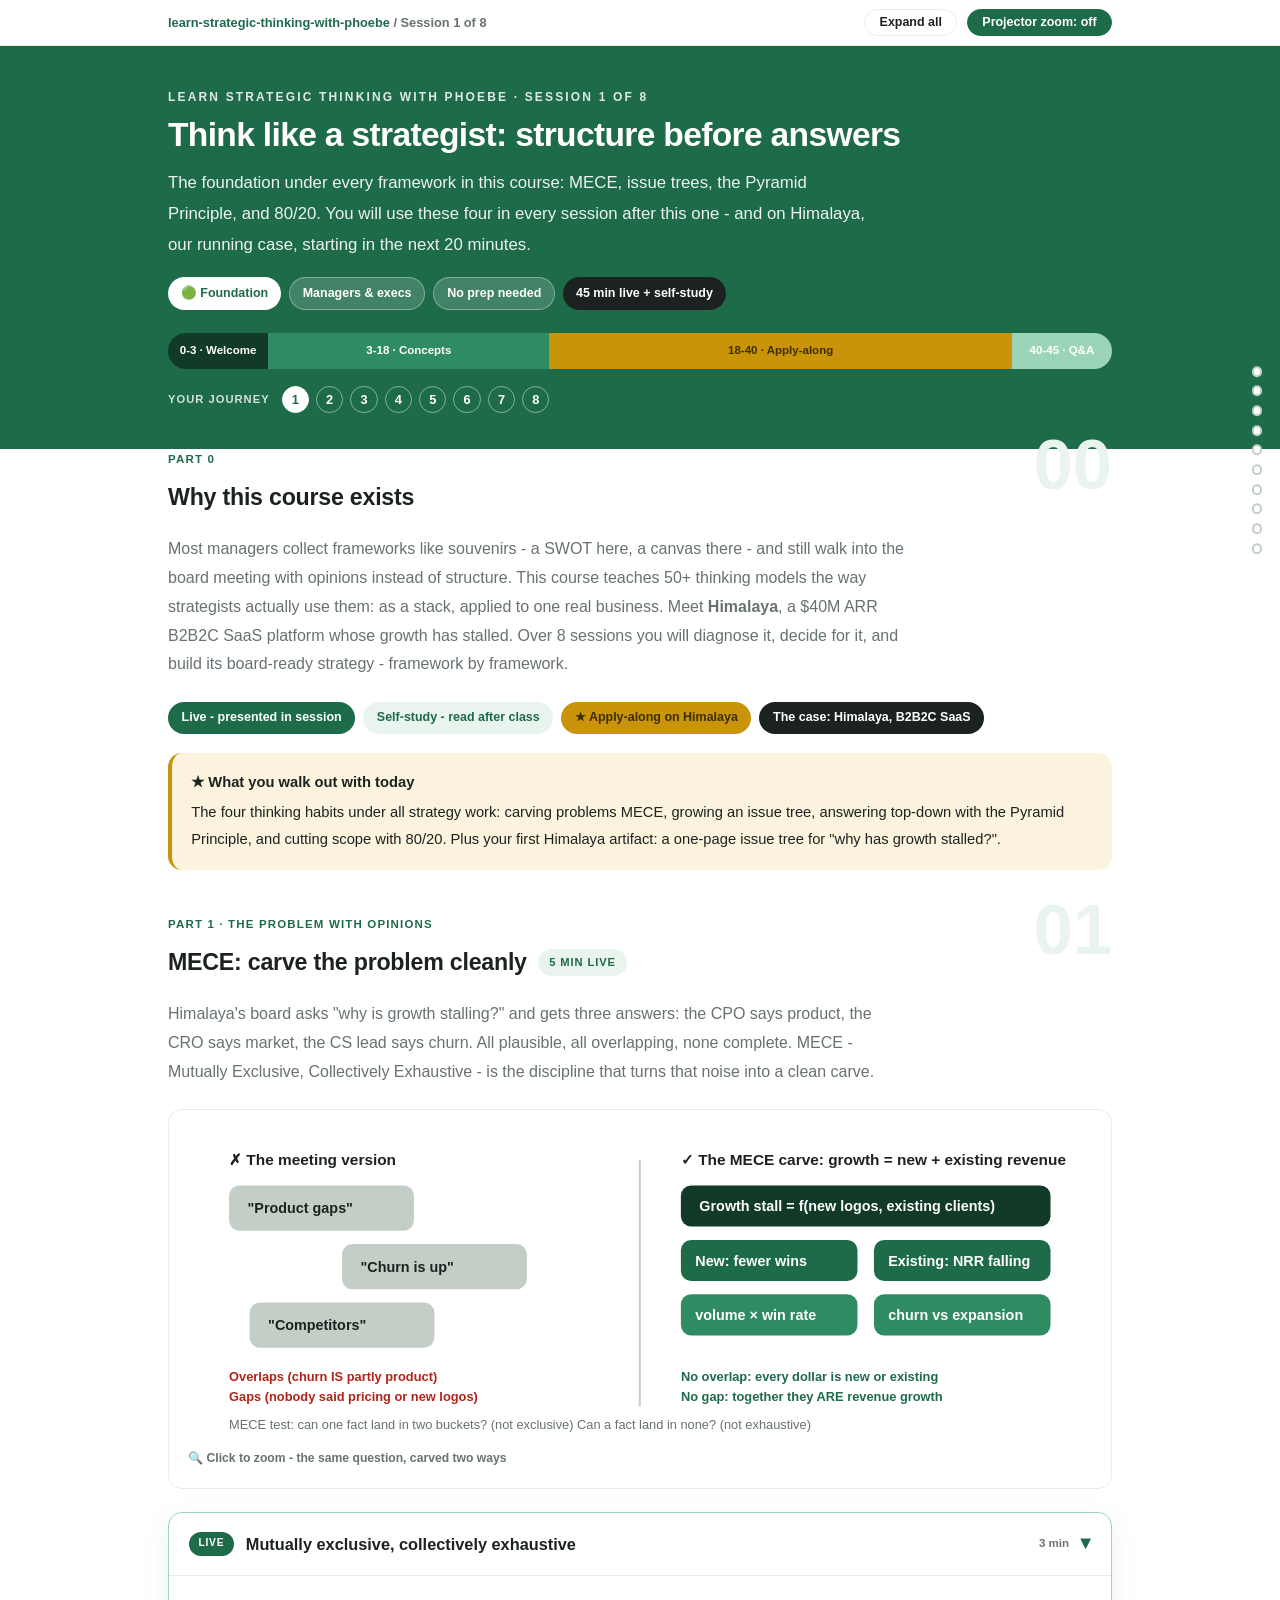
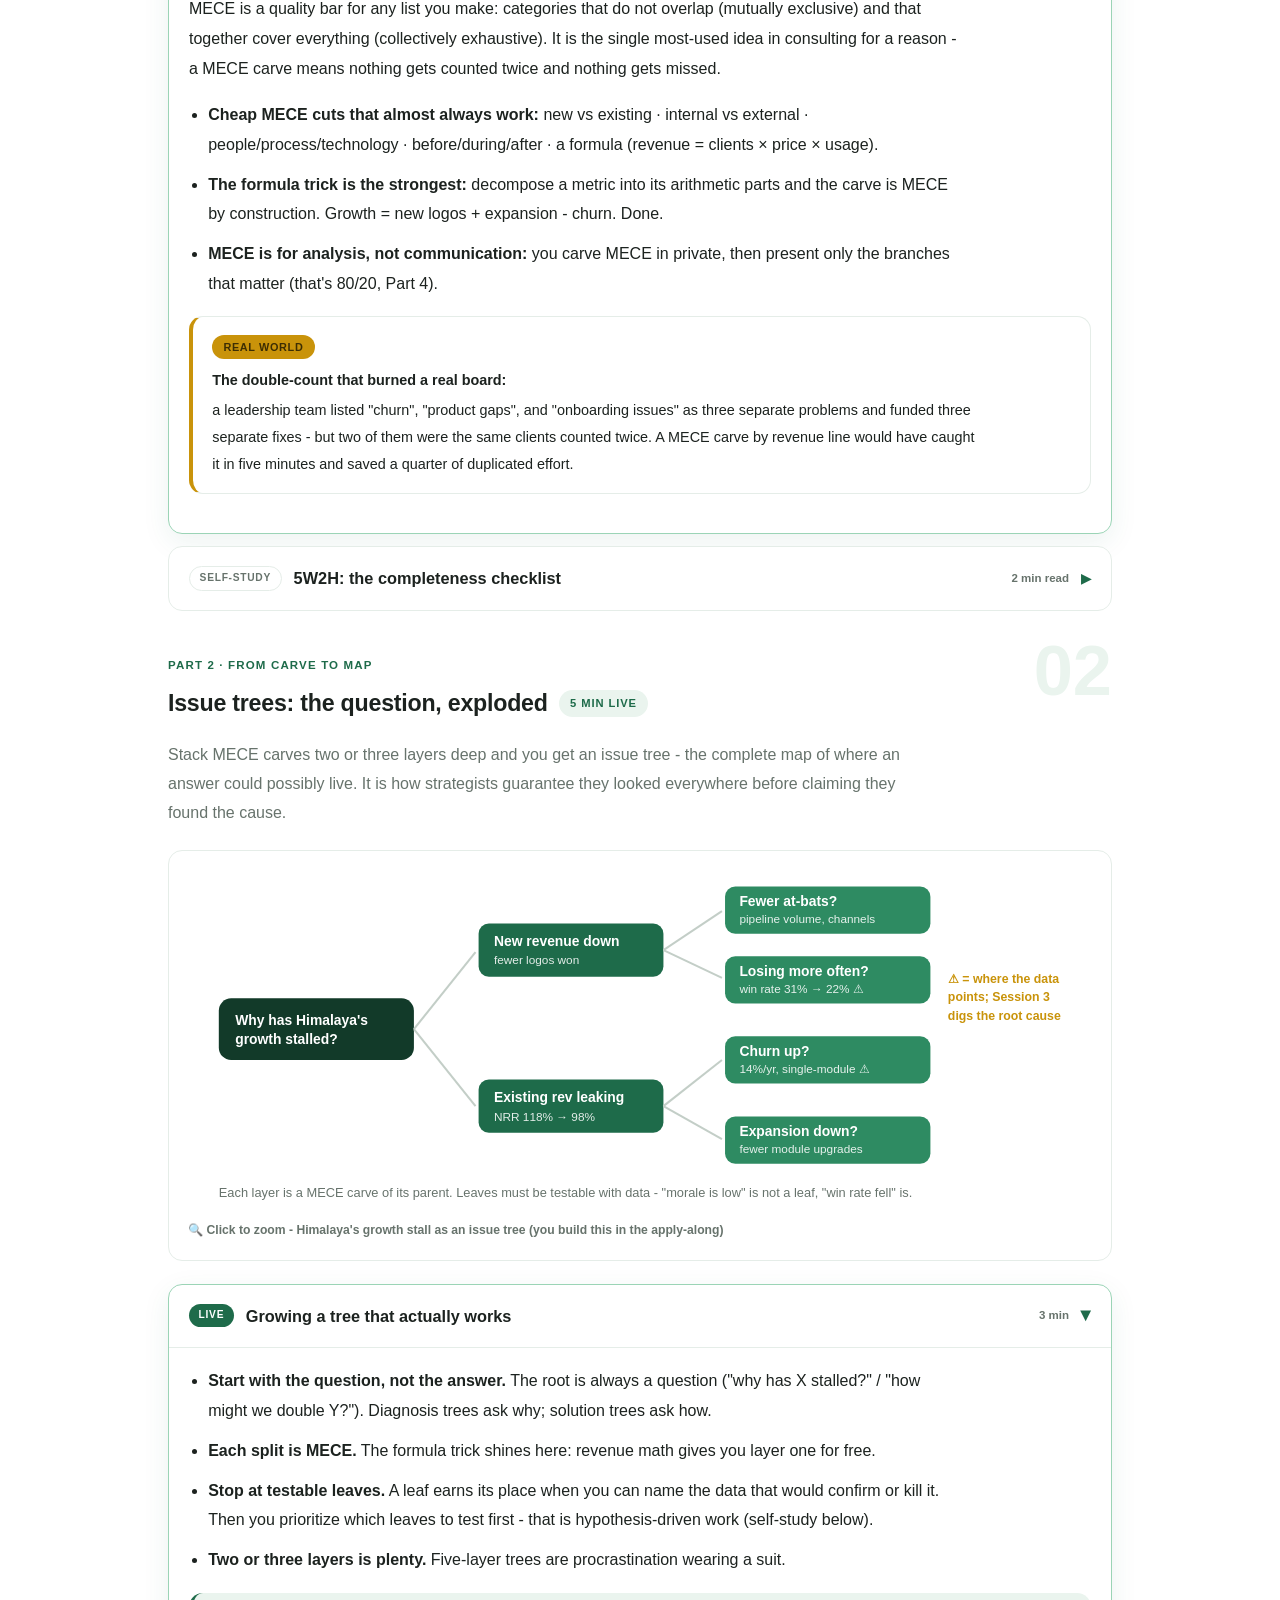
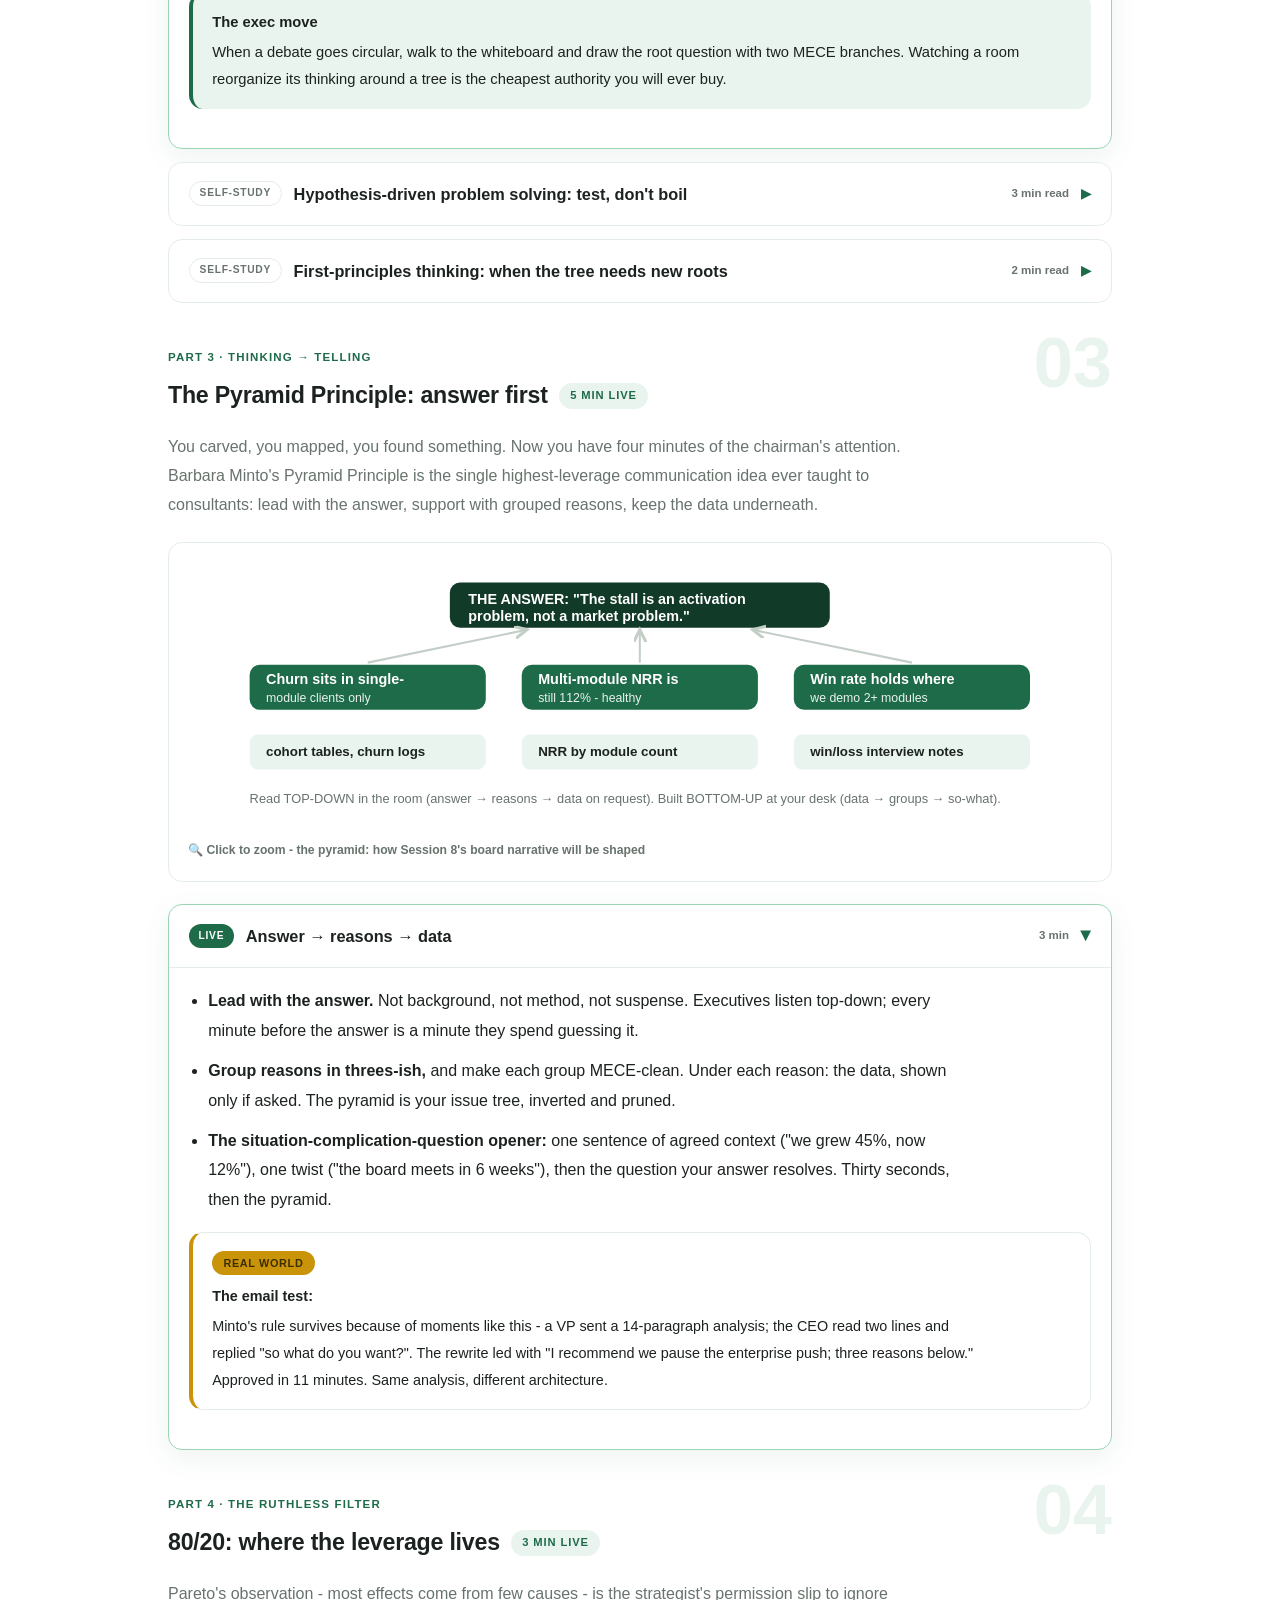
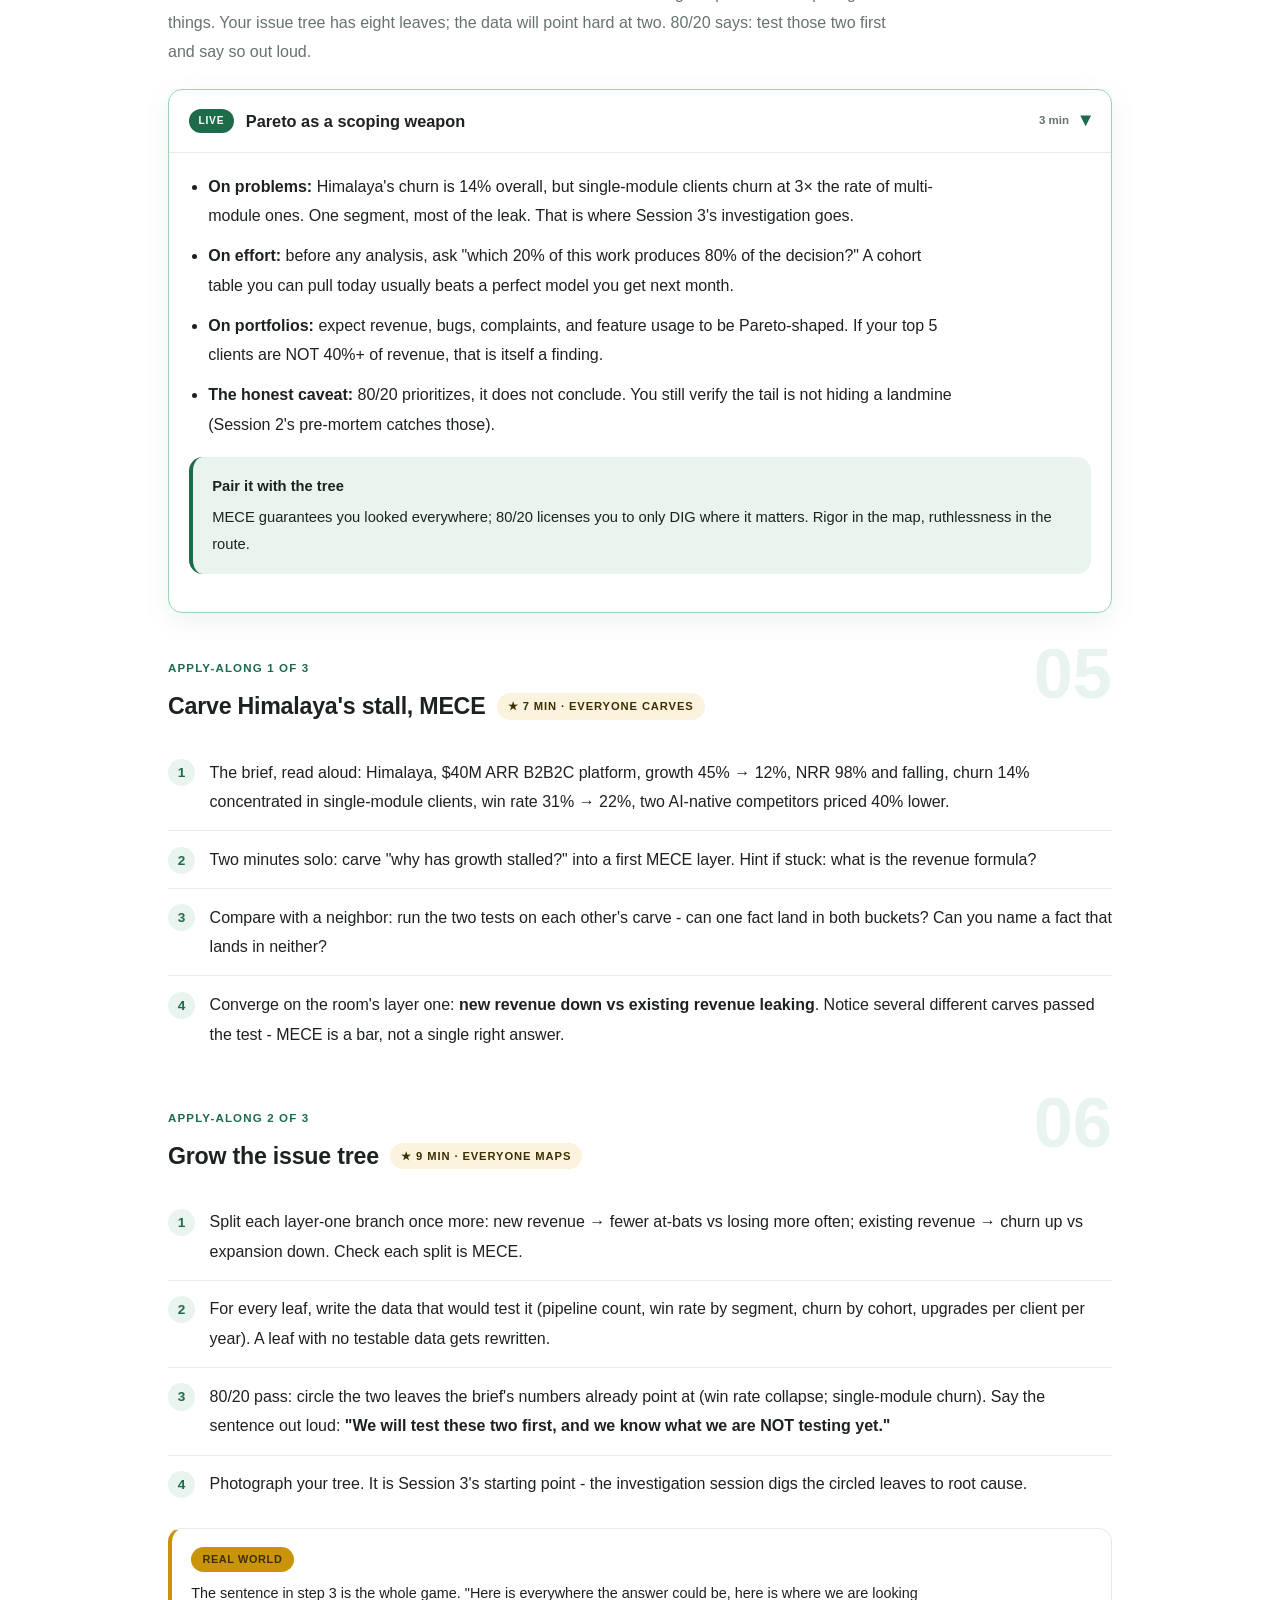
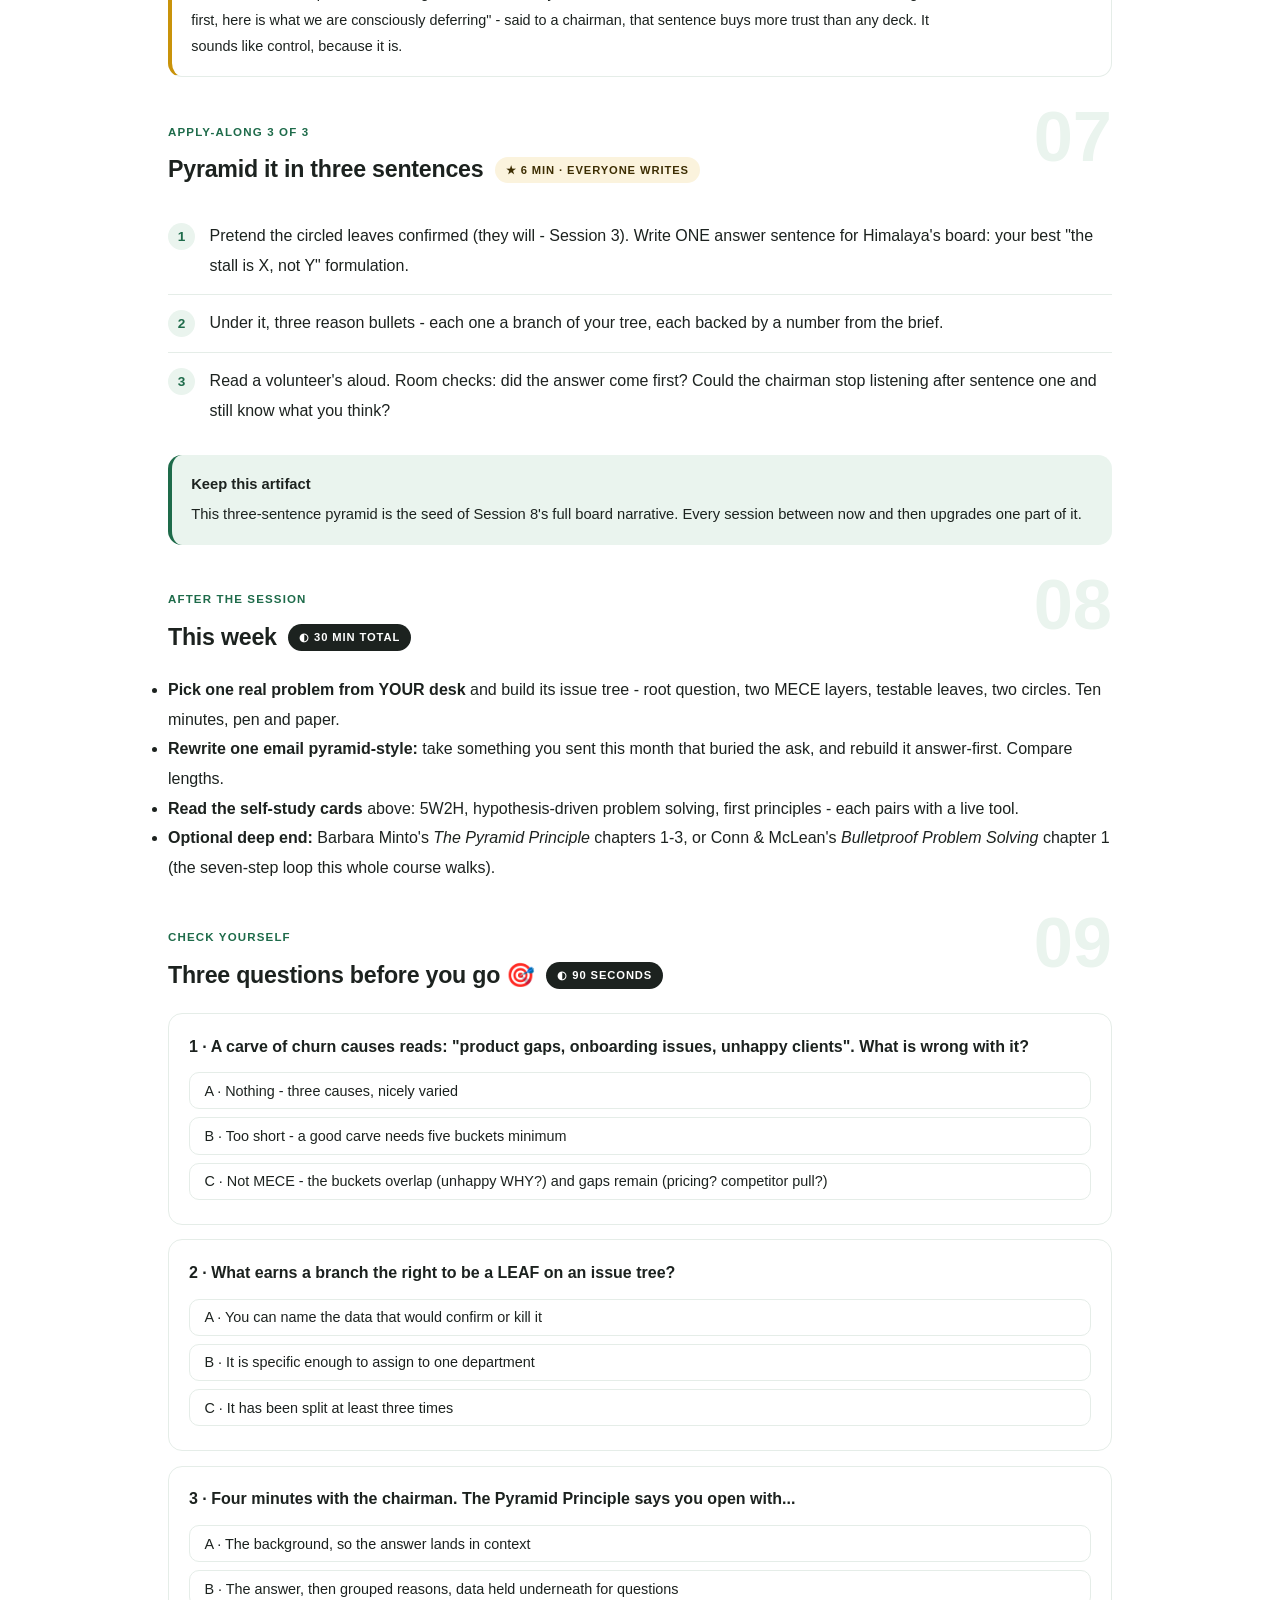
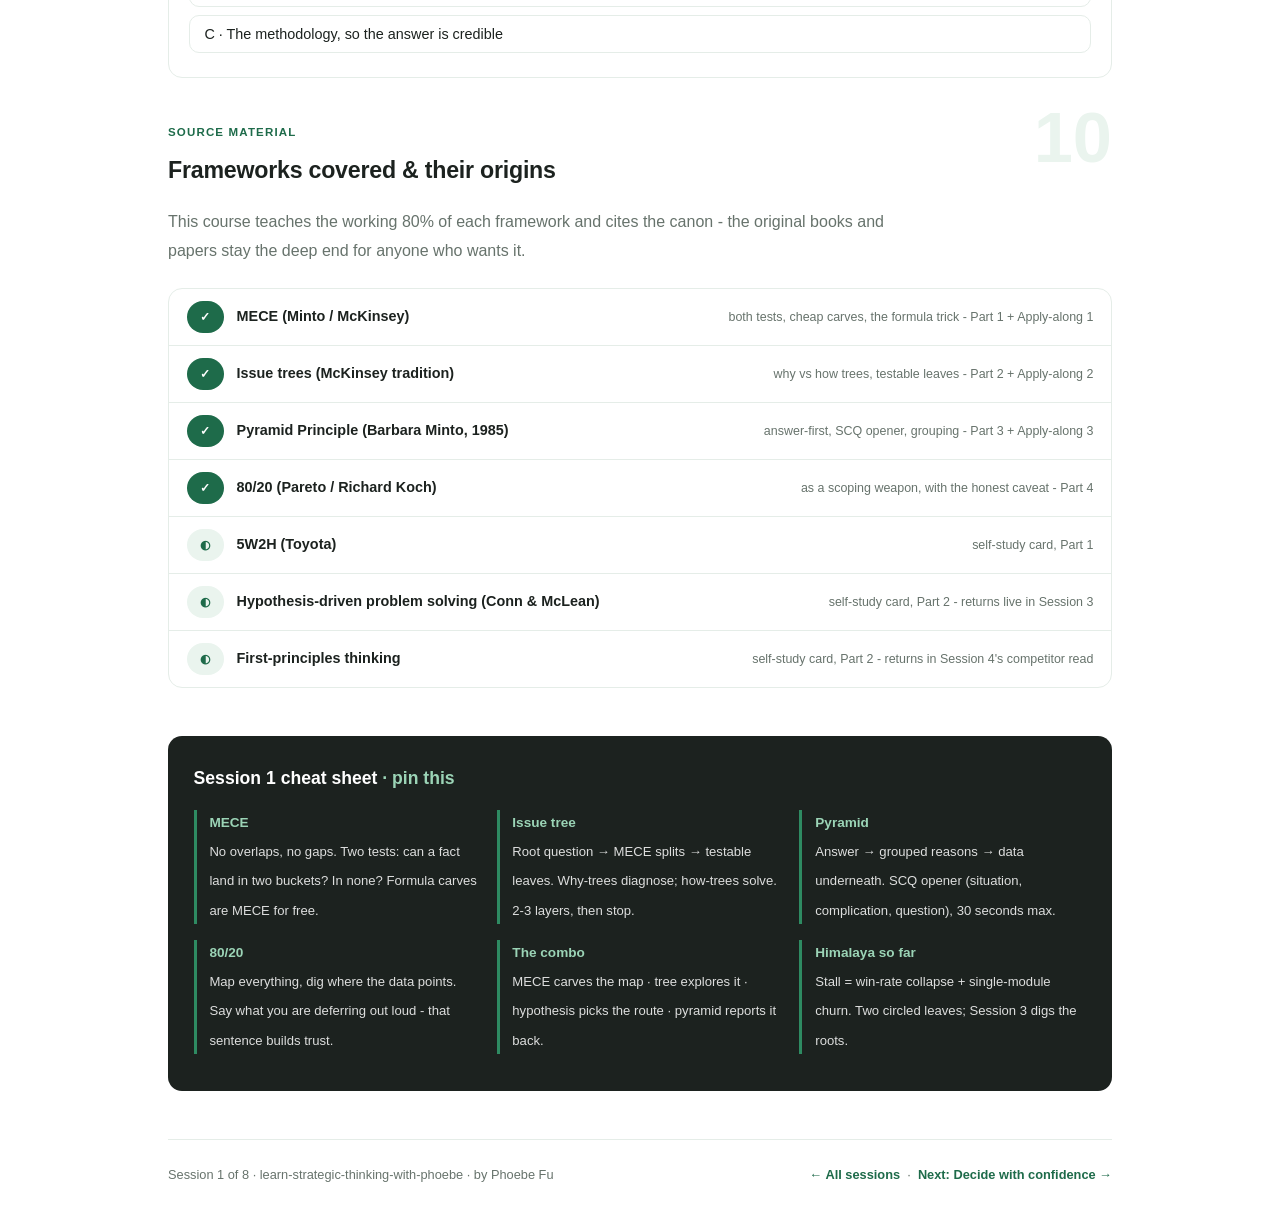
==== courses/01-think-like-a-strategist.html @ e8967321 "Rename running case from Nexa to Himalaya Co-Authored-By: Claude Fable 5 <noreply@anthropic.com>" ====
<!DOCTYPE html>
<html lang="en">
<head>
<meta charset="UTF-8">
<meta name="viewport" content="width=device-width, initial-scale=1.0">
<title>Session 1 · Think like a strategist - learn strategic thinking with phoebe</title>
<link rel="stylesheet" href="../assets/style.css?v=1">
</head>
<body>

<div class="toolbar">
  <div class="wrap">
    <span class="crumb"><a href="../index.html">learn-strategic-thinking-with-phoebe</a> / Session 1 of 8</span>
    <button class="btn" id="toggle-all" type="button">Expand all</button>
    <button class="btn primary" id="zoom-toggle" type="button">Projector zoom: off</button>
  </div>
</div>

<header class="masthead">
  <div class="wrap">
    <div class="eyebrow">Learn Strategic Thinking with Phoebe · Session 1 of 8</div>
    <h1>Think like a strategist: <span class="accent">structure before answers</span></h1>
    <p class="sub">The foundation under every framework in this course: MECE, issue trees, the Pyramid Principle, and 80/20. You will use these four in every session after this one - and on Himalaya, our running case, starting in the next 20 minutes.</p>
    <div class="chip-row">
      <span class="chip level">🟢 Foundation</span>
      <span class="chip audience">Managers &amp; execs</span>
      <span class="chip audience">No prep needed</span>
      <span class="chip time">45 min live + self-study</span>
    </div>
    <div class="agenda">
      <span class="a1" style="flex:1">0-3 · Welcome</span>
      <span class="a2" style="flex:3">3-18 · Concepts</span>
      <span class="a3" style="flex:5">18-40 · Apply-along</span>
      <span class="a4" style="flex:1">40-45 · Q&amp;A</span>
    </div>
  </div>
</header>

<main class="wrap">

  <!-- ============ INTRO ============ -->
  <section class="section" id="intro">
    <div class="section-kicker">
      <span class="klabel">Part 0</span>
      <h2>Why this course exists</h2>
    </div>
    <p class="lede">Most managers collect frameworks like souvenirs - a SWOT here, a canvas there - and still walk into the board meeting with opinions instead of structure. This course teaches 50+ thinking models the way strategists actually use them: as a stack, applied to one real business. Meet <strong>Himalaya</strong>, a $40M ARR B2B2C SaaS platform whose growth has stalled. Over 8 sessions you will diagnose it, decide for it, and build its board-ready strategy - framework by framework.</p>
    <div class="legend">
      <span class="pill solid">Live - presented in session</span>
      <span class="pill light">Self-study - read after class</span>
      <span class="pill amber">★ Apply-along on Himalaya</span>
      <span class="pill inkpill">The case: Himalaya, B2B2C SaaS</span>
    </div>
    <div class="callout win">
      <strong>★ What you walk out with today</strong>
      The four thinking habits under all strategy work: carving problems MECE, growing an issue tree, answering top-down with the Pyramid Principle, and cutting scope with 80/20. Plus your first Himalaya artifact: a one-page issue tree for "why has growth stalled?".
    </div>
  </section>

  <!-- ============ PART 1: THE CASE + MECE ============ -->
  <section class="section" id="mece">
    <div class="section-kicker">
      <span class="klabel">Part 1 · the problem with opinions</span>
      <h2>MECE: carve the problem cleanly <span class="tag concept">5 min live</span></h2>
    </div>
    <p class="lede">Himalaya's board asks "why is growth stalling?" and gets three answers: the CPO says product, the CRO says market, the CS lead says churn. All plausible, all overlapping, none complete. MECE - Mutually Exclusive, Collectively Exhaustive - is the discipline that turns that noise into a clean carve.</p>

    <figure class="zoomable">
      <svg viewBox="0 0 880 300" xmlns="http://www.w3.org/2000/svg" role="img" aria-label="MECE: overlapping messy buckets versus clean mutually exclusive collectively exhaustive buckets">
        <style>
          .mcT { font: 700 14px Inter, sans-serif; fill: #FFFFFF; }
          .mcH { font: 700 15px Inter, sans-serif; fill: #1C221F; }
          .mcX { font: 400 12.5px Inter, sans-serif; fill: #67736C; }
          .mcB { font: 600 12.5px Inter, sans-serif; fill: #B42318; }
          .mcG { font: 600 12.5px Inter, sans-serif; fill: #1E6B4A; }
        </style>
        <text class="mcH" x="40" y="35">✗ The meeting version</text>
        <rect x="40" y="55" width="180" height="44" rx="10" fill="#C3CEC7"/>
        <text class="mcT" x="58" y="82" style="fill:#1C221F">"Product gaps"</text>
        <rect x="150" y="112" width="180" height="44" rx="10" fill="#C3CEC7"/>
        <text class="mcT" x="168" y="139" style="fill:#1C221F">"Churn is up"</text>
        <rect x="60" y="169" width="180" height="44" rx="10" fill="#C3CEC7"/>
        <text class="mcT" x="78" y="196" style="fill:#1C221F">"Competitors"</text>
        <text class="mcB" x="40" y="245">Overlaps (churn IS partly product)</text>
        <text class="mcB" x="40" y="265">Gaps (nobody said pricing or new logos)</text>
        <line x1="440" y1="30" x2="440" y2="270" stroke="#C3CEC7" stroke-width="2"/>
        <text class="mcH" x="480" y="35">✓ The MECE carve: growth = new + existing revenue</text>
        <rect x="480" y="55" width="360" height="40" rx="10" fill="#123A29"/>
        <text class="mcT" x="498" y="80">Growth stall = f(new logos, existing clients)</text>
        <rect x="480" y="108" width="172" height="40" rx="10" fill="#1E6B4A"/>
        <text class="mcT" x="494" y="133">New: fewer wins</text>
        <rect x="668" y="108" width="172" height="40" rx="10" fill="#1E6B4A"/>
        <text class="mcT" x="682" y="133">Existing: NRR falling</text>
        <rect x="480" y="161" width="172" height="40" rx="10" fill="#2E8B62"/>
        <text class="mcT" x="494" y="186">volume × win rate</text>
        <rect x="668" y="161" width="172" height="40" rx="10" fill="#2E8B62"/>
        <text class="mcT" x="682" y="186">churn vs expansion</text>
        <text class="mcG" x="480" y="245">No overlap: every dollar is new or existing</text>
        <text class="mcG" x="480" y="265">No gap: together they ARE revenue growth</text>
        <text class="mcX" x="40" y="292">MECE test: can one fact land in two buckets? (not exclusive) Can a fact land in none? (not exhaustive)</text>
      </svg>
      <figcaption>🔍 Click to zoom - the same question, carved two ways</figcaption>
    </figure>

    <details class="card" open>
      <summary><span class="mode live">Live</span>Mutually exclusive, collectively exhaustive<span class="mini">3 min</span><span class="caret">▶</span></summary>
      <div class="body">
        <p>MECE is a quality bar for any list you make: categories that do not overlap (mutually exclusive) and that together cover everything (collectively exhaustive). It is the single most-used idea in consulting for a reason - a MECE carve means nothing gets counted twice and nothing gets missed.</p>
        <ul>
          <li><strong>Cheap MECE cuts that almost always work:</strong> new vs existing · internal vs external · people/process/technology · before/during/after · a formula (revenue = clients × price × usage).</li>
          <li><strong>The formula trick is the strongest:</strong> decompose a metric into its arithmetic parts and the carve is MECE by construction. Growth = new logos + expansion - churn. Done.</li>
          <li><strong>MECE is for analysis, not communication:</strong> you carve MECE in private, then present only the branches that matter (that's 80/20, Part 4).</li>
        </ul>
        <div class="callout example">
          <span class="ex-pill">Real world</span>
          <p><strong>The double-count that burned a real board:</strong> a leadership team listed "churn", "product gaps", and "onboarding issues" as three separate problems and funded three separate fixes - but two of them were the same clients counted twice. A MECE carve by revenue line would have caught it in five minutes and saved a quarter of duplicated effort.</p>
        </div>
      </div>
    </details>

    <details class="card">
      <summary><span class="mode self">Self-study</span>5W2H: the completeness checklist<span class="mini">2 min read</span><span class="caret">▶</span></summary>
      <div class="body">
        <p>When you cannot find a clean carve, brute-force exhaustiveness with 5W2H - What, Why, Where, When, Who, How, How much. It comes from Toyota's factory floor and works anywhere: run the seven questions over a problem and the gaps announce themselves.</p>
        <table class="clean">
          <thead><tr><th>Question</th><th>On Himalaya's stall</th></tr></thead>
          <tbody>
            <tr><td>What exactly stalled?</td><td>ARR growth rate: 45% → 12% in 3 years</td></tr>
            <tr><td>When did it start?</td><td>NRR began sliding 6 quarters ago</td></tr>
            <tr><td>Where (segment)?</td><td>Concentrated in single-module clients</td></tr>
            <tr><td>Who is affected?</td><td>1,200 business clients; 8M end consumers untouched</td></tr>
            <tr><td>How much?</td><td>98% NRR vs 118% two years ago ≈ $8M/yr swing</td></tr>
          </tbody>
        </table>
        <p>Notice what happened: three questions in, "growth is stalling" became "single-module clients started churning six quarters ago". That is already half a diagnosis.</p>
      </div>
    </details>
  </section>

  <!-- ============ PART 2: ISSUE TREES ============ -->
  <section class="section" id="issue-trees">
    <div class="section-kicker">
      <span class="klabel">Part 2 · from carve to map</span>
      <h2>Issue trees: the question, exploded <span class="tag concept">5 min live</span></h2>
    </div>
    <p class="lede">Stack MECE carves two or three layers deep and you get an issue tree - the complete map of where an answer could possibly live. It is how strategists guarantee they looked everywhere before claiming they found the cause.</p>

    <figure class="zoomable">
      <svg viewBox="0 0 880 330" xmlns="http://www.w3.org/2000/svg" role="img" aria-label="Himalaya issue tree: growth stall splits into new revenue and existing revenue, each splitting again into testable branches">
        <style>
          .itT { font: 700 13.5px Inter, sans-serif; fill: #FFFFFF; }
          .itS { font: 400 11.5px Inter, sans-serif; fill: #FFFFFF; opacity: .88; }
          .itX { font: 400 12.5px Inter, sans-serif; fill: #67736C; }
          .itL { stroke: #C3CEC7; stroke-width: 2; fill: none; }
          .itHot { font: 600 12px Inter, sans-serif; fill: #C9930A; }
        </style>
        <rect x="30" y="125" width="190" height="60" rx="12" fill="#123A29"/>
        <text class="itT" x="46" y="151">Why has Himalaya's</text>
        <text class="itT" x="46" y="169">growth stalled?</text>
        <line class="itL" x1="220" y1="155" x2="280" y2="80"/>
        <line class="itL" x1="220" y1="155" x2="280" y2="230"/>
        <rect x="283" y="52" width="180" height="52" rx="10" fill="#1E6B4A"/>
        <text class="itT" x="298" y="74">New revenue down</text>
        <text class="itS" x="298" y="92">fewer logos won</text>
        <rect x="283" y="204" width="180" height="52" rx="10" fill="#1E6B4A"/>
        <text class="itT" x="298" y="226">Existing rev leaking</text>
        <text class="itS" x="298" y="244">NRR 118% → 98%</text>
        <line class="itL" x1="463" y1="78" x2="520" y2="40"/>
        <line class="itL" x1="463" y1="78" x2="520" y2="105"/>
        <line class="itL" x1="463" y1="230" x2="520" y2="185"/>
        <line class="itL" x1="463" y1="230" x2="520" y2="262"/>
        <rect x="523" y="16" width="200" height="46" rx="10" fill="#2E8B62"/>
        <text class="itT" x="537" y="35">Fewer at-bats?</text>
        <text class="itS" x="537" y="52">pipeline volume, channels</text>
        <rect x="523" y="84" width="200" height="46" rx="10" fill="#2E8B62"/>
        <text class="itT" x="537" y="103">Losing more often?</text>
        <text class="itS" x="537" y="120">win rate 31% → 22% ⚠</text>
        <rect x="523" y="162" width="200" height="46" rx="10" fill="#2E8B62"/>
        <text class="itT" x="537" y="181">Churn up?</text>
        <text class="itS" x="537" y="198">14%/yr, single-module ⚠</text>
        <rect x="523" y="240" width="200" height="46" rx="10" fill="#2E8B62"/>
        <text class="itT" x="537" y="259">Expansion down?</text>
        <text class="itS" x="537" y="276">fewer module upgrades</text>
        <text class="itHot" x="740" y="110">⚠ = where the data</text>
        <text class="itHot" x="740" y="128">points; Session 3</text>
        <text class="itHot" x="740" y="146">digs the root cause</text>
        <text class="itX" x="30" y="318">Each layer is a MECE carve of its parent. Leaves must be testable with data - "morale is low" is not a leaf, "win rate fell" is.</text>
      </svg>
      <figcaption>🔍 Click to zoom - Himalaya's growth stall as an issue tree (you build this in the apply-along)</figcaption>
    </figure>

    <details class="card" open>
      <summary><span class="mode live">Live</span>Growing a tree that actually works<span class="mini">3 min</span><span class="caret">▶</span></summary>
      <div class="body">
        <ul>
          <li><strong>Start with the question, not the answer.</strong> The root is always a question ("why has X stalled?" / "how might we double Y?"). Diagnosis trees ask why; solution trees ask how.</li>
          <li><strong>Each split is MECE.</strong> The formula trick shines here: revenue math gives you layer one for free.</li>
          <li><strong>Stop at testable leaves.</strong> A leaf earns its place when you can name the data that would confirm or kill it. Then you prioritize which leaves to test first - that is hypothesis-driven work (self-study below).</li>
          <li><strong>Two or three layers is plenty.</strong> Five-layer trees are procrastination wearing a suit.</li>
        </ul>
        <div class="callout tip">
          <strong>The exec move</strong>
          When a debate goes circular, walk to the whiteboard and draw the root question with two MECE branches. Watching a room reorganize its thinking around a tree is the cheapest authority you will ever buy.
        </div>
      </div>
    </details>

    <details class="card">
      <summary><span class="mode self">Self-study</span>Hypothesis-driven problem solving: test, don't boil<span class="mini">3 min read</span><span class="caret">▶</span></summary>
      <div class="body">
        <p>An issue tree maps everywhere the answer COULD be; hypothesis-driven work is choosing where to look FIRST. Instead of analyzing every branch (boiling the ocean), you bet: "I believe the stall is mostly existing-revenue leakage, and I can check NRR by cohort by Friday."</p>
        <ul>
          <li><strong>Form the hypothesis</strong> from the strongest early signal (Himalaya: churn concentrated in single-module clients).</li>
          <li><strong>Define the kill test:</strong> what data would prove you wrong? If you cannot name it, it is a belief, not a hypothesis.</li>
          <li><strong>Timebox it.</strong> One week per hypothesis round. Wrong fast beats right slow - the tree holds your other options warm.</li>
        </ul>
        <div class="callout example">
          <span class="ex-pill">Real world</span>
          <p>McKinsey teams call this "day-one answer": on day one of a study, they commit a best-guess answer and spend the project trying to break it. It feels arrogant; it is actually humility with a deadline - every analysis has to earn its place by testing the answer.</p>
        </div>
      </div>
    </details>

    <details class="card">
      <summary><span class="mode self">Self-study</span>First-principles thinking: when the tree needs new roots<span class="mini">2 min read</span><span class="caret">▶</span></summary>
      <div class="body">
        <p>Issue trees decompose the problem as framed. First-principles thinking questions the frame itself: strip the situation to physical facts and rebuild. Himalaya framed as "how do we stop churn?" assumes clients should stay; first principles asks "what would make a business PAY for a consumer platform in 2026, from scratch?" - which is where the AI-native competitors started, and why they onboard in days.</p>
        <ul>
          <li><strong>Use sparingly:</strong> re-deriving everything from atoms is slow. Reach for it when incumbents (including you) all share an assumption a newcomer could ignore.</li>
          <li><strong>The pairing:</strong> first principles to choose the right question, issue tree to explore it, hypotheses to test it. Session 4 returns to this when we read Himalaya's competitors.</li>
        </ul>
      </div>
    </details>
  </section>

  <!-- ============ PART 3: PYRAMID PRINCIPLE ============ -->
  <section class="section" id="pyramid">
    <div class="section-kicker">
      <span class="klabel">Part 3 · thinking → telling</span>
      <h2>The Pyramid Principle: answer first <span class="tag concept">5 min live</span></h2>
    </div>
    <p class="lede">You carved, you mapped, you found something. Now you have four minutes of the chairman's attention. Barbara Minto's Pyramid Principle is the single highest-leverage communication idea ever taught to consultants: lead with the answer, support with grouped reasons, keep the data underneath.</p>

    <figure class="zoomable">
      <svg viewBox="0 0 880 260" xmlns="http://www.w3.org/2000/svg" role="img" aria-label="Pyramid Principle: answer on top, three grouped arguments below, data at the base - read top-down, built bottom-up">
        <style>
          .pyT { font: 700 14px Inter, sans-serif; fill: #FFFFFF; }
          .pyS { font: 400 12px Inter, sans-serif; fill: #FFFFFF; opacity: .9; }
          .pyX { font: 400 12.5px Inter, sans-serif; fill: #67736C; }
          .pyI { font: 600 13px Inter, sans-serif; fill: #1C221F; }
          .pyA { stroke: #C3CEC7; stroke-width: 2; fill: none; marker-end: url(#pyAh); }
        </style>
        <defs>
          <marker id="pyAh" markerWidth="8" markerHeight="8" refX="6" refY="3" orient="auto">
            <path d="M0,0 L6,3 L0,6" fill="none" stroke="#C3CEC7" stroke-width="1.5"/>
          </marker>
        </defs>
        <rect x="255" y="20" width="370" height="44" rx="10" fill="#123A29"/>
        <text class="pyT" x="273" y="41">THE ANSWER: "The stall is an activation</text>
        <text class="pyT" x="273" y="57">problem, not a market problem."</text>
        <rect x="60" y="100" width="230" height="44" rx="10" fill="#1E6B4A"/>
        <text class="pyT" x="76" y="119">Churn sits in single-</text>
        <text class="pyS" x="76" y="136">module clients only</text>
        <rect x="325" y="100" width="230" height="44" rx="10" fill="#1E6B4A"/>
        <text class="pyT" x="341" y="119">Multi-module NRR is</text>
        <text class="pyS" x="341" y="136">still 112% - healthy</text>
        <rect x="590" y="100" width="230" height="44" rx="10" fill="#1E6B4A"/>
        <text class="pyT" x="606" y="119">Win rate holds where</text>
        <text class="pyS" x="606" y="136">we demo 2+ modules</text>
        <rect x="60" y="168" width="230" height="34" rx="8" fill="#EAF4EE"/>
        <text class="pyI" x="76" y="189">cohort tables, churn logs</text>
        <rect x="325" y="168" width="230" height="34" rx="8" fill="#EAF4EE"/>
        <text class="pyI" x="341" y="189">NRR by module count</text>
        <rect x="590" y="168" width="230" height="34" rx="8" fill="#EAF4EE"/>
        <text class="pyI" x="606" y="189">win/loss interview notes</text>
        <line class="pyA" x1="175" y1="98" x2="330" y2="66"/>
        <line class="pyA" x1="440" y1="98" x2="440" y2="66"/>
        <line class="pyA" x1="705" y1="98" x2="550" y2="66"/>
        <text class="pyX" x="60" y="235">Read TOP-DOWN in the room (answer → reasons → data on request). Built BOTTOM-UP at your desk (data → groups → so-what).</text>
      </svg>
      <figcaption>🔍 Click to zoom - the pyramid: how Session 8's board narrative will be shaped</figcaption>
    </figure>

    <details class="card" open>
      <summary><span class="mode live">Live</span>Answer → reasons → data<span class="mini">3 min</span><span class="caret">▶</span></summary>
      <div class="body">
        <ul>
          <li><strong>Lead with the answer.</strong> Not background, not method, not suspense. Executives listen top-down; every minute before the answer is a minute they spend guessing it.</li>
          <li><strong>Group reasons in threes-ish,</strong> and make each group MECE-clean. Under each reason: the data, shown only if asked. The pyramid is your issue tree, inverted and pruned.</li>
          <li><strong>The situation-complication-question opener:</strong> one sentence of agreed context ("we grew 45%, now 12%"), one twist ("the board meets in 6 weeks"), then the question your answer resolves. Thirty seconds, then the pyramid.</li>
        </ul>
        <div class="callout example">
          <span class="ex-pill">Real world</span>
          <p><strong>The email test:</strong> Minto's rule survives because of moments like this - a VP sent a 14-paragraph analysis; the CEO read two lines and replied "so what do you want?". The rewrite led with "I recommend we pause the enterprise push; three reasons below." Approved in 11 minutes. Same analysis, different architecture.</p>
        </div>
      </div>
    </details>
  </section>

  <!-- ============ PART 4: 80/20 ============ -->
  <section class="section" id="pareto">
    <div class="section-kicker">
      <span class="klabel">Part 4 · the ruthless filter</span>
      <h2>80/20: where the leverage lives <span class="tag concept">3 min live</span></h2>
    </div>
    <p class="lede">Pareto's observation - most effects come from few causes - is the strategist's permission slip to ignore things. Your issue tree has eight leaves; the data will point hard at two. 80/20 says: test those two first and say so out loud.</p>

    <details class="card" open>
      <summary><span class="mode live">Live</span>Pareto as a scoping weapon<span class="mini">3 min</span><span class="caret">▶</span></summary>
      <div class="body">
        <ul>
          <li><strong>On problems:</strong> Himalaya's churn is 14% overall, but single-module clients churn at 3× the rate of multi-module ones. One segment, most of the leak. That is where Session 3's investigation goes.</li>
          <li><strong>On effort:</strong> before any analysis, ask "which 20% of this work produces 80% of the decision?" A cohort table you can pull today usually beats a perfect model you get next month.</li>
          <li><strong>On portfolios:</strong> expect revenue, bugs, complaints, and feature usage to be Pareto-shaped. If your top 5 clients are NOT 40%+ of revenue, that is itself a finding.</li>
          <li><strong>The honest caveat:</strong> 80/20 prioritizes, it does not conclude. You still verify the tail is not hiding a landmine (Session 2's pre-mortem catches those).</li>
        </ul>
        <div class="callout tip">
          <strong>Pair it with the tree</strong>
          MECE guarantees you looked everywhere; 80/20 licenses you to only DIG where it matters. Rigor in the map, ruthlessness in the route.
        </div>
      </div>
    </details>
  </section>

  <!-- ============ DEMO 1 ============ -->
  <section class="section" id="demo-1">
    <div class="section-kicker">
      <span class="klabel">Apply-along 1 of 3</span>
      <h2>Carve Himalaya's stall, MECE <span class="tag demo">★ 7 min · everyone carves</span></h2>
    </div>
    <div class="steps">
      <div class="step"><p>The brief, read aloud: Himalaya, $40M ARR B2B2C platform, growth 45% → 12%, NRR 98% and falling, churn 14% concentrated in single-module clients, win rate 31% → 22%, two AI-native competitors priced 40% lower.</p></div>
      <div class="step"><p>Two minutes solo: carve "why has growth stalled?" into a first MECE layer. Hint if stuck: what is the revenue formula?</p></div>
      <div class="step"><p>Compare with a neighbor: run the two tests on each other's carve - can one fact land in both buckets? Can you name a fact that lands in neither?</p></div>
      <div class="step"><p>Converge on the room's layer one: <strong>new revenue down vs existing revenue leaking</strong>. Notice several different carves passed the test - MECE is a bar, not a single right answer.</p></div>
    </div>
  </section>

  <!-- ============ DEMO 2 ============ -->
  <section class="section" id="demo-2">
    <div class="section-kicker">
      <span class="klabel">Apply-along 2 of 3</span>
      <h2>Grow the issue tree <span class="tag demo">★ 9 min · everyone maps</span></h2>
    </div>
    <div class="steps">
      <div class="step"><p>Split each layer-one branch once more: new revenue → fewer at-bats vs losing more often; existing revenue → churn up vs expansion down. Check each split is MECE.</p></div>
      <div class="step"><p>For every leaf, write the data that would test it (pipeline count, win rate by segment, churn by cohort, upgrades per client per year). A leaf with no testable data gets rewritten.</p></div>
      <div class="step"><p>80/20 pass: circle the two leaves the brief's numbers already point at (win rate collapse; single-module churn). Say the sentence out loud: <strong>"We will test these two first, and we know what we are NOT testing yet."</strong></p></div>
      <div class="step"><p>Photograph your tree. It is Session 3's starting point - the investigation session digs the circled leaves to root cause.</p></div>
    </div>
    <div class="callout example">
      <span class="ex-pill">Real world</span>
      <p>The sentence in step 3 is the whole game. "Here is everywhere the answer could be, here is where we are looking first, here is what we are consciously deferring" - said to a chairman, that sentence buys more trust than any deck. It sounds like control, because it is.</p>
    </div>
  </section>

  <!-- ============ DEMO 3 ============ -->
  <section class="section" id="demo-3">
    <div class="section-kicker">
      <span class="klabel">Apply-along 3 of 3</span>
      <h2>Pyramid it in three sentences <span class="tag demo">★ 6 min · everyone writes</span></h2>
    </div>
    <div class="steps">
      <div class="step"><p>Pretend the circled leaves confirmed (they will - Session 3). Write ONE answer sentence for Himalaya's board: your best "the stall is X, not Y" formulation.</p></div>
      <div class="step"><p>Under it, three reason bullets - each one a branch of your tree, each backed by a number from the brief.</p></div>
      <div class="step"><p>Read a volunteer's aloud. Room checks: did the answer come first? Could the chairman stop listening after sentence one and still know what you think?</p></div>
    </div>
    <div class="callout tip">
      <strong>Keep this artifact</strong>
      This three-sentence pyramid is the seed of Session 8's full board narrative. Every session between now and then upgrades one part of it.
    </div>
  </section>

  <!-- ============ HOMEWORK ============ -->
  <section class="section" id="exercise">
    <div class="section-kicker">
      <span class="klabel">After the session</span>
      <h2>This week <span class="tag exercise">◐ 30 min total</span></h2>
    </div>
    <ul>
      <li><strong>Pick one real problem from YOUR desk</strong> and build its issue tree - root question, two MECE layers, testable leaves, two circles. Ten minutes, pen and paper.</li>
      <li><strong>Rewrite one email pyramid-style:</strong> take something you sent this month that buried the ask, and rebuild it answer-first. Compare lengths.</li>
      <li><strong>Read the self-study cards</strong> above: 5W2H, hypothesis-driven problem solving, first principles - each pairs with a live tool.</li>
      <li><strong>Optional deep end:</strong> Barbara Minto's <em>The Pyramid Principle</em> chapters 1-3, or Conn &amp; McLean's <em>Bulletproof Problem Solving</em> chapter 1 (the seven-step loop this whole course walks).</li>
    </ul>
  </section>

  <!-- ============ QUIZ ============ -->
  <section class="section" id="quiz">
    <div class="section-kicker">
      <span class="klabel">Check yourself</span>
      <h2>Three questions before you go 🎯 <span class="tag exercise">◐ 90 seconds</span></h2>
    </div>
    <div class="quiz-q" data-answer="2">
      <p class="qtext">1 · A carve of churn causes reads: "product gaps, onboarding issues, unhappy clients". What is wrong with it?</p>
      <button class="qopt" type="button">A · Nothing - three causes, nicely varied</button>
      <button class="qopt" type="button">B · Too short - a good carve needs five buckets minimum</button>
      <button class="qopt" type="button">C · Not MECE - the buckets overlap (unhappy WHY?) and gaps remain (pricing? competitor pull?)</button>
      <p class="qwhy">"Unhappy clients" contains the other two, and nothing covers pricing or competitors. Run both tests: overlap check, gap check.</p>
    </div>
    <div class="quiz-q" data-answer="0">
      <p class="qtext">2 · What earns a branch the right to be a LEAF on an issue tree?</p>
      <button class="qopt" type="button">A · You can name the data that would confirm or kill it</button>
      <button class="qopt" type="button">B · It is specific enough to assign to one department</button>
      <button class="qopt" type="button">C · It has been split at least three times</button>
      <p class="qwhy">Testability is the bar. "Win rate fell" points at data; "morale is low" points at a feeling. Depth is whatever gets you to testable - usually 2-3 layers.</p>
    </div>
    <div class="quiz-q" data-answer="1">
      <p class="qtext">3 · Four minutes with the chairman. The Pyramid Principle says you open with...</p>
      <button class="qopt" type="button">A · The background, so the answer lands in context</button>
      <button class="qopt" type="button">B · The answer, then grouped reasons, data held underneath for questions</button>
      <button class="qopt" type="button">C · The methodology, so the answer is credible</button>
      <p class="qwhy">Answer first, always. One sentence of situation-complication is allowed as a runway - then the answer. Executives listen top-down.</p>
    </div>
    <p class="quiz-score"></p>
  </section>

  <!-- ============ SOURCES ============ -->
  <section class="section" id="official">
    <div class="section-kicker">
      <span class="klabel">Source material</span>
      <h2>Frameworks covered &amp; their origins</h2>
    </div>
    <p class="lede">This course teaches the working 80% of each framework and cites the canon - the original books and papers stay the deep end for anyone who wants it.</p>
    <div class="covered">
      <div class="covered-row"><span class="status pill solid">✓</span><span class="name">MECE (Minto / McKinsey)</span><span class="note">both tests, cheap carves, the formula trick - Part 1 + Apply-along 1</span></div>
      <div class="covered-row"><span class="status pill solid">✓</span><span class="name">Issue trees (McKinsey tradition)</span><span class="note">why vs how trees, testable leaves - Part 2 + Apply-along 2</span></div>
      <div class="covered-row"><span class="status pill solid">✓</span><span class="name">Pyramid Principle (Barbara Minto, 1985)</span><span class="note">answer-first, SCQ opener, grouping - Part 3 + Apply-along 3</span></div>
      <div class="covered-row"><span class="status pill solid">✓</span><span class="name">80/20 (Pareto / Richard Koch)</span><span class="note">as a scoping weapon, with the honest caveat - Part 4</span></div>
      <div class="covered-row"><span class="status pill light">◐</span><span class="name">5W2H (Toyota)</span><span class="note">self-study card, Part 1</span></div>
      <div class="covered-row"><span class="status pill light">◐</span><span class="name">Hypothesis-driven problem solving (Conn &amp; McLean)</span><span class="note">self-study card, Part 2 - returns live in Session 3</span></div>
      <div class="covered-row"><span class="status pill light">◐</span><span class="name">First-principles thinking</span><span class="note">self-study card, Part 2 - returns in Session 4's competitor read</span></div>
    </div>
  </section>

  <!-- ============ CHEAT SHEET ============ -->
  <section class="cheat" id="cheatsheet">
    <h3>Session 1 cheat sheet <span>· pin this</span></h3>
    <div class="grid-2">
      <div class="cheat-item"><b>MECE</b><span>No overlaps, no gaps. Two tests: can a fact land in two buckets? In none? Formula carves are MECE for free.</span></div>
      <div class="cheat-item"><b>Issue tree</b><span>Root question → MECE splits → testable leaves. Why-trees diagnose; how-trees solve. 2-3 layers, then stop.</span></div>
      <div class="cheat-item"><b>Pyramid</b><span>Answer → grouped reasons → data underneath. SCQ opener (situation, complication, question), 30 seconds max.</span></div>
      <div class="cheat-item"><b>80/20</b><span>Map everything, dig where the data points. Say what you are deferring out loud - that sentence builds trust.</span></div>
      <div class="cheat-item"><b>The combo</b><span>MECE carves the map · tree explores it · hypothesis picks the route · pyramid reports it back.</span></div>
      <div class="cheat-item"><b>Himalaya so far</b><span>Stall = win-rate collapse + single-module churn. Two circled leaves; Session 3 digs the roots.</span></div>
    </div>
  </section>

  <footer class="pagefoot">
    <span>Session 1 of 8 · learn-strategic-thinking-with-phoebe · by Phoebe Fu</span>
    <span><a href="../index.html">← All sessions</a> &nbsp;·&nbsp; <a href="02-decide-with-confidence.html">Next: Decide with confidence →</a></span>
  </footer>

</main>

<script src="../assets/app.js?v=1"></script>
</body>
</html>
---- assets/style.css ----
/* learn-claude-with-phoebe - editorial bold design system
   Accent: indigo #1E6B4A · Ink: #1C221F · Flagship: amber #C9930A */

:root {
  --indigo: #1E6B4A;
  --indigo-deep: #123A29;
  --indigo-mid: #2E8B62;
  --indigo-soft: #9BD4B6;
  --indigo-50: #EAF4EE;
  --ink: #1C221F;
  --muted: #67736C;
  --faint: #C3CEC7;
  --hairline: #E5EDE8;
  --amber: #C9930A;
  --amber-ink: #3D2E03;
  --amber-50: #FBF3DD;
  --paper: #FFFFFF;
  --code-bg: #0F1913;
  --code-ink: #DAEDE0;
  --radius: 14px;
}

* { margin: 0; padding: 0; box-sizing: border-box; }

html { font-size: 16px; scroll-behavior: smooth; }
html.zoom-125 { font-size: 20px; }
html.zoom-150 { font-size: 24px; }

body {
  font-family: "Inter", -apple-system, BlinkMacSystemFont, "Segoe UI", Roboto, sans-serif;
  background: var(--paper);
  color: var(--ink);
  line-height: 1.85;
  font-feature-settings: "tnum";
}

.wrap { max-width: 62rem; margin: 0 auto; padding: 0 1.5rem; }

/* ---------- header band ---------- */
.masthead {
  background: var(--indigo);
  color: #fff;
  padding: 2.5rem 0 2.25rem;
}
.masthead .eyebrow {
  font-size: .75rem;
  letter-spacing: .18em;
  text-transform: uppercase;
  opacity: .85;
  font-weight: 600;
}
.masthead h1 {
  font-size: 2.1rem;
  line-height: 1.15;
  font-weight: 800;
  margin: .5rem 0 .75rem;
  letter-spacing: -.02em;
}
.masthead h1 .accent { color: inherit; }
.masthead .sub { font-size: 1.05rem; opacity: .92; max-width: 44rem; }

.chip-row { display: flex; flex-wrap: wrap; gap: .5rem; margin-top: 1.1rem; }
.chip {
  display: inline-flex;
  align-items: center;
  gap: .35rem;
  border-radius: 999px;
  padding: .25rem .8rem;
  font-size: .78rem;
  font-weight: 600;
  white-space: nowrap;
}
.chip.level { background: #fff; color: var(--indigo); }
.chip.audience { background: rgba(255,255,255,.16); color: #fff; border: 1px solid rgba(255,255,255,.35); }
.chip.time { background: var(--ink); color: #fff; font-variant-numeric: tabular-nums; }

/* ---------- agenda bar ---------- */
.agenda {
  display: flex;
  border-radius: 999px;
  overflow: hidden;
  margin: 1.4rem 0 0;
  font-size: .72rem;
  font-weight: 600;
  text-align: center;
  color: #fff;
}
.agenda span { padding: .45rem .3rem; white-space: nowrap; overflow: hidden; text-overflow: ellipsis; }
.agenda .a1 { background: var(--indigo-deep); }
.agenda .a2 { background: var(--indigo-mid); }
.agenda .a3 { background: var(--amber); color: var(--amber-ink); }
.agenda .a4 { background: var(--indigo-soft); }

/* ---------- toolbar ---------- */
.toolbar {
  position: sticky;
  top: 0;
  z-index: 40;
  background: rgba(255,255,255,.94);
  backdrop-filter: blur(6px);
  border-bottom: 1px solid var(--hairline);
  padding: .55rem 0;
}
.toolbar .wrap { display: flex; align-items: center; gap: .6rem; }
.toolbar .crumb { font-size: .8rem; color: var(--muted); font-weight: 600; margin-right: auto; }
.toolbar .crumb a { color: var(--indigo); text-decoration: none; }
.btn {
  border: 1px solid var(--hairline);
  background: #fff;
  color: var(--ink);
  border-radius: 999px;
  padding: .35rem .9rem;
  font-size: .78rem;
  font-weight: 600;
  cursor: pointer;
  font-family: inherit;
  transition: all .15s ease;
}
.btn:hover { border-color: var(--indigo); color: var(--indigo); }
.btn.primary { background: var(--indigo); border-color: var(--indigo); color: #fff; }
.btn.primary:hover { background: var(--indigo-deep); }

/* ---------- sections ---------- */
main { padding: 2.5rem 0 4rem; }

.section { margin-bottom: 2.8rem; }
.section-kicker { margin-bottom: 1rem; }
.section-kicker .klabel {
  display: block;
  font-size: .72rem;
  text-transform: uppercase;
  letter-spacing: .1em;
  color: var(--indigo);
  font-weight: 700;
  margin-bottom: .35rem;
}
.section-kicker h2 {
  font-size: 1.45rem;
  font-weight: 800;
  letter-spacing: -.01em;
  display: flex;
  align-items: center;
  gap: .7rem;
  flex-wrap: wrap;
}
.section-kicker .tag {
  border-radius: 999px;
  padding: .18rem .7rem;
  font-size: .7rem;
  font-weight: 700;
  text-transform: uppercase;
  letter-spacing: .08em;
}
.tag.concept { background: var(--indigo-50); color: var(--indigo); }
.tag.demo { background: var(--amber-50); color: var(--amber-ink); }
.tag.exercise { background: var(--ink); color: #fff; }

.lede { color: var(--muted); max-width: 46rem; margin-bottom: 1.4rem; line-height: 1.8; }

/* live vs self-study markers on cards */
.mode {
  font-size: .64rem;
  font-weight: 700;
  text-transform: uppercase;
  letter-spacing: .07em;
  padding: .14rem .6rem;
  border-radius: 999px;
  flex: none;
}
.mode.live { background: var(--indigo); color: #fff; }
.mode.self { background: #fff; color: var(--muted); border: 1px solid var(--hairline); }

/* ---------- accordions ---------- */
details.card {
  border: 1px solid var(--hairline);
  border-radius: var(--radius);
  margin-bottom: .8rem;
  overflow: hidden;
  background: #fff;
}
details.card[open] { border-color: var(--indigo-soft); box-shadow: 0 8px 28px rgba(30,107,74,.08); }
details.card summary {
  list-style: none;
  cursor: pointer;
  padding: 1rem 1.25rem;
  display: flex;
  align-items: center;
  gap: .75rem;
  font-weight: 700;
  font-size: 1.02rem;
  user-select: none;
}
details.card summary::-webkit-details-marker { display: none; }
details.card summary .dot {
  width: .6rem; height: .6rem;
  border-radius: 999px;
  background: var(--indigo);
  flex: none;
}
details.card summary .mini { margin-left: auto; font-size: .72rem; color: var(--muted); font-weight: 600; white-space: nowrap; }
details.card summary .caret { transition: transform .2s ease; color: var(--indigo); font-size: .8rem; }
details.card[open] summary .caret { transform: rotate(90deg); }
details.card .body { padding: 0 1.25rem 1.4rem; border-top: 1px solid var(--hairline); padding-top: 1.15rem; }
details.card .body p { margin-bottom: 1.05rem; max-width: 48rem; }
details.card .body p:last-child { margin-bottom: 0; }
details.card .body ul, details.card .body ol { margin: 0 0 1.1rem 1.2rem; max-width: 47rem; }
details.card .body li { margin-bottom: .65rem; }
details.card .body h4 { font-size: .95rem; font-weight: 700; margin: 1.1rem 0 .45rem; }
details.card .body h4:first-child { margin-top: 0; }

/* ---------- pills & legends ---------- */
.legend { display: flex; flex-wrap: wrap; gap: .5rem; margin: 0 0 1.2rem; }
.pill {
  display: inline-flex;
  align-items: center;
  gap: .4rem;
  border-radius: 999px;
  padding: .28rem .85rem;
  font-size: .78rem;
  font-weight: 600;
}
.pill.solid { background: var(--indigo); color: #fff; }
.pill.light { background: var(--indigo-50); color: var(--indigo); }
.pill.inkpill { background: var(--ink); color: #fff; }
.pill.amber, .pill.peach { background: var(--amber); color: var(--amber-ink); }
.pill.bare { color: var(--faint); }

/* ---------- 4D grid ---------- */
.grid-2 { display: grid; grid-template-columns: repeat(auto-fit, minmax(15rem, 1fr)); gap: .8rem; margin: .5rem 0 1rem; }
.d-card {
  border: 1px solid var(--hairline);
  border-left: 4px solid var(--indigo);
  border-radius: 10px;
  padding: 1rem 1.1rem;
}
.d-card h4 { font-size: .95rem; margin-bottom: .3rem; }
.d-card h4 .lead-letter { color: var(--indigo); }
.d-card p { font-size: .86rem; color: var(--muted); margin: 0; }

/* ---------- tables ---------- */
table.clean { width: 100%; border-collapse: collapse; font-size: .9rem; margin: .4rem 0 1rem; }
table.clean th {
  text-align: left;
  font-size: .72rem;
  text-transform: uppercase;
  letter-spacing: .08em;
  color: var(--muted);
  padding: .5rem .6rem;
  border-bottom: 2px solid var(--ink);
}
table.clean td { padding: .7rem .6rem; border-bottom: .5px solid var(--hairline); vertical-align: top; line-height: 1.7; }
table.clean td:first-child { font-weight: 600; }

/* ---------- prompt boxes ---------- */
.prompt-box {
  position: relative;
  background: var(--code-bg);
  color: var(--code-ink);
  border-radius: var(--radius);
  padding: 1.1rem 1.2rem;
  margin: 1rem 0 1.2rem;
  font-family: "SF Mono", ui-monospace, Menlo, Consolas, monospace;
  font-size: .84rem;
  line-height: 1.65;
  white-space: pre-wrap;
  word-break: break-word;
}
.prompt-box .label {
  position: absolute;
  top: -0.7rem;
  left: 1rem;
  background: var(--indigo);
  color: #fff;
  font-family: "Inter", -apple-system, sans-serif;
  font-size: .68rem;
  font-weight: 700;
  letter-spacing: .06em;
  text-transform: uppercase;
  border-radius: 999px;
  padding: .15rem .7rem;
}
.prompt-box.bad .label { background: var(--faint); color: var(--ink); }
.prompt-box.good .label { background: var(--amber); color: var(--amber-ink); }
.copy-btn {
  position: absolute;
  top: .7rem;
  right: .7rem;
  background: rgba(255,255,255,.1);
  border: 1px solid rgba(255,255,255,.25);
  color: #fff;
  border-radius: 999px;
  padding: .25rem .8rem;
  font-size: .72rem;
  font-weight: 600;
  cursor: pointer;
  font-family: "Inter", -apple-system, sans-serif;
  transition: background .15s ease;
}
.copy-btn:hover { background: rgba(255,255,255,.22); }
.copy-btn.copied { background: var(--amber); border-color: var(--amber); color: var(--amber-ink); }

/* ---------- demo steps ---------- */
.steps { counter-reset: step; margin: .6rem 0 1rem; }
.step {
  display: flex;
  gap: .9rem;
  padding: .85rem 0;
  border-bottom: .5px solid var(--hairline);
}
.step:last-child { border-bottom: none; }
.step::before {
  counter-increment: step;
  content: counter(step);
  flex: none;
  width: 1.7rem; height: 1.7rem;
  border-radius: 999px;
  background: var(--indigo-50);
  color: var(--indigo);
  font-weight: 700;
  font-size: .85rem;
  display: inline-flex;
  align-items: center;
  justify-content: center;
  margin-top: .1rem;
}
.step p { margin: 0; }

/* ---------- callouts ---------- */
.callout {
  border-radius: var(--radius);
  padding: 1rem 1.2rem;
  margin: 1rem 0;
  font-size: .92rem;
}
.callout.tip { background: var(--indigo-50); border-left: 4px solid var(--indigo); }
.callout.win { background: var(--amber-50); border-left: 4px solid var(--amber); }
.callout strong:first-child { display: block; margin-bottom: .2rem; }

.callout.example {
  background: #FFFFFF;
  border: 1px solid var(--hairline);
  border-left: 4px solid var(--amber);
  font-size: .9rem;
}
.callout.example .ex-pill {
  display: inline-block;
  background: var(--amber);
  color: var(--amber-ink);
  border-radius: 999px;
  padding: .15rem .7rem;
  font-size: .68rem;
  font-weight: 700;
  text-transform: uppercase;
  letter-spacing: .06em;
  margin-bottom: .5rem;
}
.callout.example p { margin: 0 0 .75rem; max-width: 47rem; }
.callout.example p:last-child { margin-bottom: 0; }
.callout.example ul { margin: 0 0 0 1.1rem; max-width: 46rem; }
.callout.example li { margin-bottom: .6rem; }
.callout.example li:last-child { margin-bottom: 0; }

/* ---------- zoomable figures ---------- */
figure.zoomable {
  border: 1px solid var(--hairline);
  border-radius: var(--radius);
  padding: 1.2rem;
  margin: 1rem 0 1.4rem;
  cursor: zoom-in;
  transition: box-shadow .15s ease;
  background: #fff;
}
figure.zoomable:hover { box-shadow: 0 8px 28px rgba(30,107,74,.12); }
figure.zoomable svg, figure.zoomable img { width: 100%; height: auto; display: block; }
figure.zoomable figcaption {
  margin-top: .6rem;
  font-size: .76rem;
  color: var(--muted);
  font-weight: 600;
  display: flex;
  align-items: center;
  gap: .4rem;
}

.lightbox {
  position: fixed;
  inset: 0;
  z-index: 100;
  background: rgba(28,34,31,.9);
  display: none;
  align-items: center;
  justify-content: center;
  padding: 3vh 3vw;
  cursor: zoom-out;
}
.lightbox.open { display: flex; }
.lightbox .inner {
  background: #fff;
  border-radius: var(--radius);
  padding: 2rem;
  max-width: 94vw;
  max-height: 92vh;
  overflow: auto;
}
.lightbox .inner svg, .lightbox .inner img { width: min(88vw, 70rem); height: auto; }
.lightbox .close-hint {
  position: fixed;
  top: 1rem; right: 1.4rem;
  color: #fff;
  font-size: .8rem;
  font-weight: 600;
  opacity: .8;
}

/* ---------- courses covered ---------- */
.covered { border: 1px solid var(--hairline); border-radius: var(--radius); overflow: hidden; }
.covered-row {
  display: flex;
  align-items: baseline;
  gap: .8rem;
  padding: .75rem 1.1rem;
  border-bottom: .5px solid var(--hairline);
  font-size: .9rem;
}
.covered-row:last-child { border-bottom: none; }
.covered-row .status { flex: none; }
.covered-row .name { font-weight: 600; }
.covered-row .note { margin-left: auto; color: var(--muted); font-size: .78rem; text-align: right; }

/* ---------- cheat sheet footer ---------- */
.cheat {
  background: var(--ink);
  color: #fff;
  border-radius: var(--radius);
  padding: 1.6rem 1.6rem 1.3rem;
  margin-top: 3rem;
}
.cheat h3 { font-size: 1.1rem; margin-bottom: 1rem; }
.cheat h3 span { color: var(--indigo-soft); }
.cheat .grid-2 { gap: 1rem; }
.cheat .cheat-item { border-left: 3px solid var(--indigo-mid); padding-left: .8rem; }
.cheat .cheat-item b { display: block; font-size: .85rem; color: var(--indigo-soft); }
.cheat .cheat-item span { font-size: .82rem; opacity: .85; }

footer.pagefoot {
  border-top: 1px solid var(--hairline);
  margin-top: 3rem;
  padding: 1.4rem 0 2.5rem;
  font-size: .8rem;
  color: var(--muted);
  display: flex;
  justify-content: space-between;
  flex-wrap: wrap;
  gap: .8rem;
}
footer.pagefoot a { color: var(--indigo); text-decoration: none; font-weight: 600; }

/* ---------- wayfinding: reading progress + section dots + part numbers ---------- */

#progress-bar {
  position: fixed;
  top: 0; left: 0;
  height: 3px;
  width: 0;
  background: linear-gradient(90deg, var(--indigo), var(--amber));
  z-index: 90;
}

.pagenav {
  position: fixed;
  right: 1.1rem;
  top: 50%;
  transform: translateY(-50%);
  z-index: 50;
  display: flex;
  flex-direction: column;
  gap: .55rem;
}
.pagenav a {
  width: .68rem; height: .68rem;
  border-radius: 999px;
  background: #fff;
  border: 2px solid var(--faint);
  display: block;
  position: relative;
  transition: all .15s ease;
}
.pagenav a:hover { border-color: var(--indigo); transform: scale(1.3); }
.pagenav a.active { background: var(--indigo); border-color: var(--indigo); }
.pagenav a .nlabel {
  position: absolute;
  right: 1.4rem;
  top: 50%;
  transform: translateY(-50%);
  background: var(--ink);
  color: #fff;
  font-size: .7rem;
  font-weight: 600;
  padding: .22rem .65rem;
  border-radius: 6px;
  white-space: nowrap;
  opacity: 0;
  pointer-events: none;
  transition: opacity .15s ease;
}
.pagenav a:hover .nlabel { opacity: 1; }
@media (max-width: 74rem) { .pagenav { display: none; } }

main { counter-reset: partnum -1; }
.section .section-kicker { position: relative; }
.section .section-kicker::before {
  counter-increment: partnum;
  content: counter(partnum, decimal-leading-zero);
  position: absolute;
  right: 0;
  top: -1.2rem;
  font-size: 4.4rem;
  font-weight: 800;
  color: var(--indigo-50);
  line-height: 1;
  font-variant-numeric: tabular-nums;
  pointer-events: none;
  z-index: 0;
}
.section .section-kicker > * { position: relative; z-index: 1; }

details.card summary { transition: background .15s ease; }
details.card summary:hover { background: #F7FBF9; }

/* ---------- journey strip: you are here in the series ---------- */
.journey {
  display: flex;
  align-items: center;
  gap: .45rem;
  margin-top: 1.1rem;
  flex-wrap: wrap;
}
.journey .jlabel { font-size: .7rem; font-weight: 700; text-transform: uppercase; letter-spacing: .09em; opacity: .8; margin-right: .3rem; }
.journey a {
  width: 1.7rem; height: 1.7rem;
  border-radius: 999px;
  display: inline-flex;
  align-items: center;
  justify-content: center;
  font-size: .8rem;
  font-weight: 700;
  text-decoration: none;
  color: #fff;
  border: 1.5px solid rgba(255,255,255,.45);
  transition: all .15s ease;
  font-variant-numeric: tabular-nums;
}
.journey a:hover { border-color: #fff; transform: scale(1.12); }
.journey a.here { background: #fff; color: var(--indigo); border-color: #fff; }
.journey a.dd-chip { width: auto; border-radius: 999px; padding: 0 .7rem; font-size: .72rem; }

/* ---------- check-yourself quiz ---------- */
.quiz-q {
  border: 1px solid var(--hairline);
  border-radius: var(--radius);
  padding: 1.1rem 1.25rem 1rem;
  margin-bottom: .9rem;
  background: #fff;
}
.quiz-q .qtext { font-weight: 700; margin-bottom: .7rem; }
.quiz-q .qopt {
  display: block;
  width: 100%;
  text-align: left;
  background: #fff;
  border: 1px solid var(--hairline);
  border-radius: 10px;
  padding: .6rem .9rem;
  margin-bottom: .5rem;
  font-size: .9rem;
  font-family: inherit;
  color: var(--ink);
  cursor: pointer;
  transition: all .15s ease;
}
.quiz-q .qopt:hover { border-color: var(--indigo); background: var(--indigo-50); }
.quiz-q .qopt.correct { background: var(--indigo); border-color: var(--indigo); color: #fff; font-weight: 600; }
.quiz-q .qopt.correct::after { content: "  ✓"; }
.quiz-q .qopt.wrong { background: #FEF2F2; border-color: #FCA5A5; color: #991B1B; animation: qshake .3s ease; }
.quiz-q .qopt.wrong::after { content: "  ✗ try again"; font-size: .78rem; }
.quiz-q .qopt:disabled { cursor: default; }
.quiz-q .qwhy {
  display: none;
  background: var(--amber-50);
  border-left: 4px solid var(--amber);
  border-radius: 8px;
  padding: .6rem .9rem;
  font-size: .86rem;
  margin-top: .3rem;
}
.quiz-q.answered .qwhy { display: block; }
@keyframes qshake {
  0%, 100% { transform: translateX(0); }
  25% { transform: translateX(-5px); }
  75% { transform: translateX(5px); }
}
.quiz-score { font-weight: 700; color: var(--indigo); margin-top: .4rem; }

@media (prefers-reduced-motion: reduce) {
  .quiz-q .qopt.wrong { animation: none; }
  .journey a:hover { transform: none; }
}

/* ---------- micro-interactions (react-bits inspired, vanilla) ---------- */

/* BlurText: staggered word reveal on the masthead headline */
.masthead h1 .bw {
  display: inline-block;
  opacity: 0;
  filter: blur(8px);
  transform: translateY(.35em);
  animation: bw-in .7s cubic-bezier(.22,.9,.35,1) forwards;
  animation-delay: var(--bw-delay, 0s);
}
@keyframes bw-in {
  to { opacity: 1; filter: blur(0); transform: translateY(0); }
}

/* SpotlightCard: cursor-following highlight on accordion cards */
details.card { position: relative; }
details.card::after {
  content: "";
  position: absolute;
  inset: 0;
  pointer-events: none;
  opacity: 0;
  transition: opacity .3s ease;
  background: radial-gradient(320px circle at var(--mx, 50%) var(--my, 50%), rgba(30,107,74,.09), transparent 65%);
}
details.card:hover::after { opacity: 1; }

/* ScrollReveal: sections rise in as they enter the viewport */
.js-reveal .section {
  opacity: 0;
  transform: translateY(16px);
  transition: opacity .6s ease, transform .6s cubic-bezier(.22,.9,.35,1);
}
.js-reveal .section.revealed { opacity: 1; transform: none; }

@media (prefers-reduced-motion: reduce) {
  .masthead h1 .bw { animation: none; opacity: 1; filter: none; transform: none; }
  details.card::after { display: none; }
  .js-reveal .section { opacity: 1; transform: none; transition: none; }
}

@media (max-width: 40rem) {
  .masthead h1 { font-size: 1.6rem; }
  .agenda span { font-size: .6rem; }
  .toolbar .crumb { display: none; }
}

@media print {
  .toolbar, .copy-btn { display: none; }
  details.card { border: 1px solid #ccc; }
}
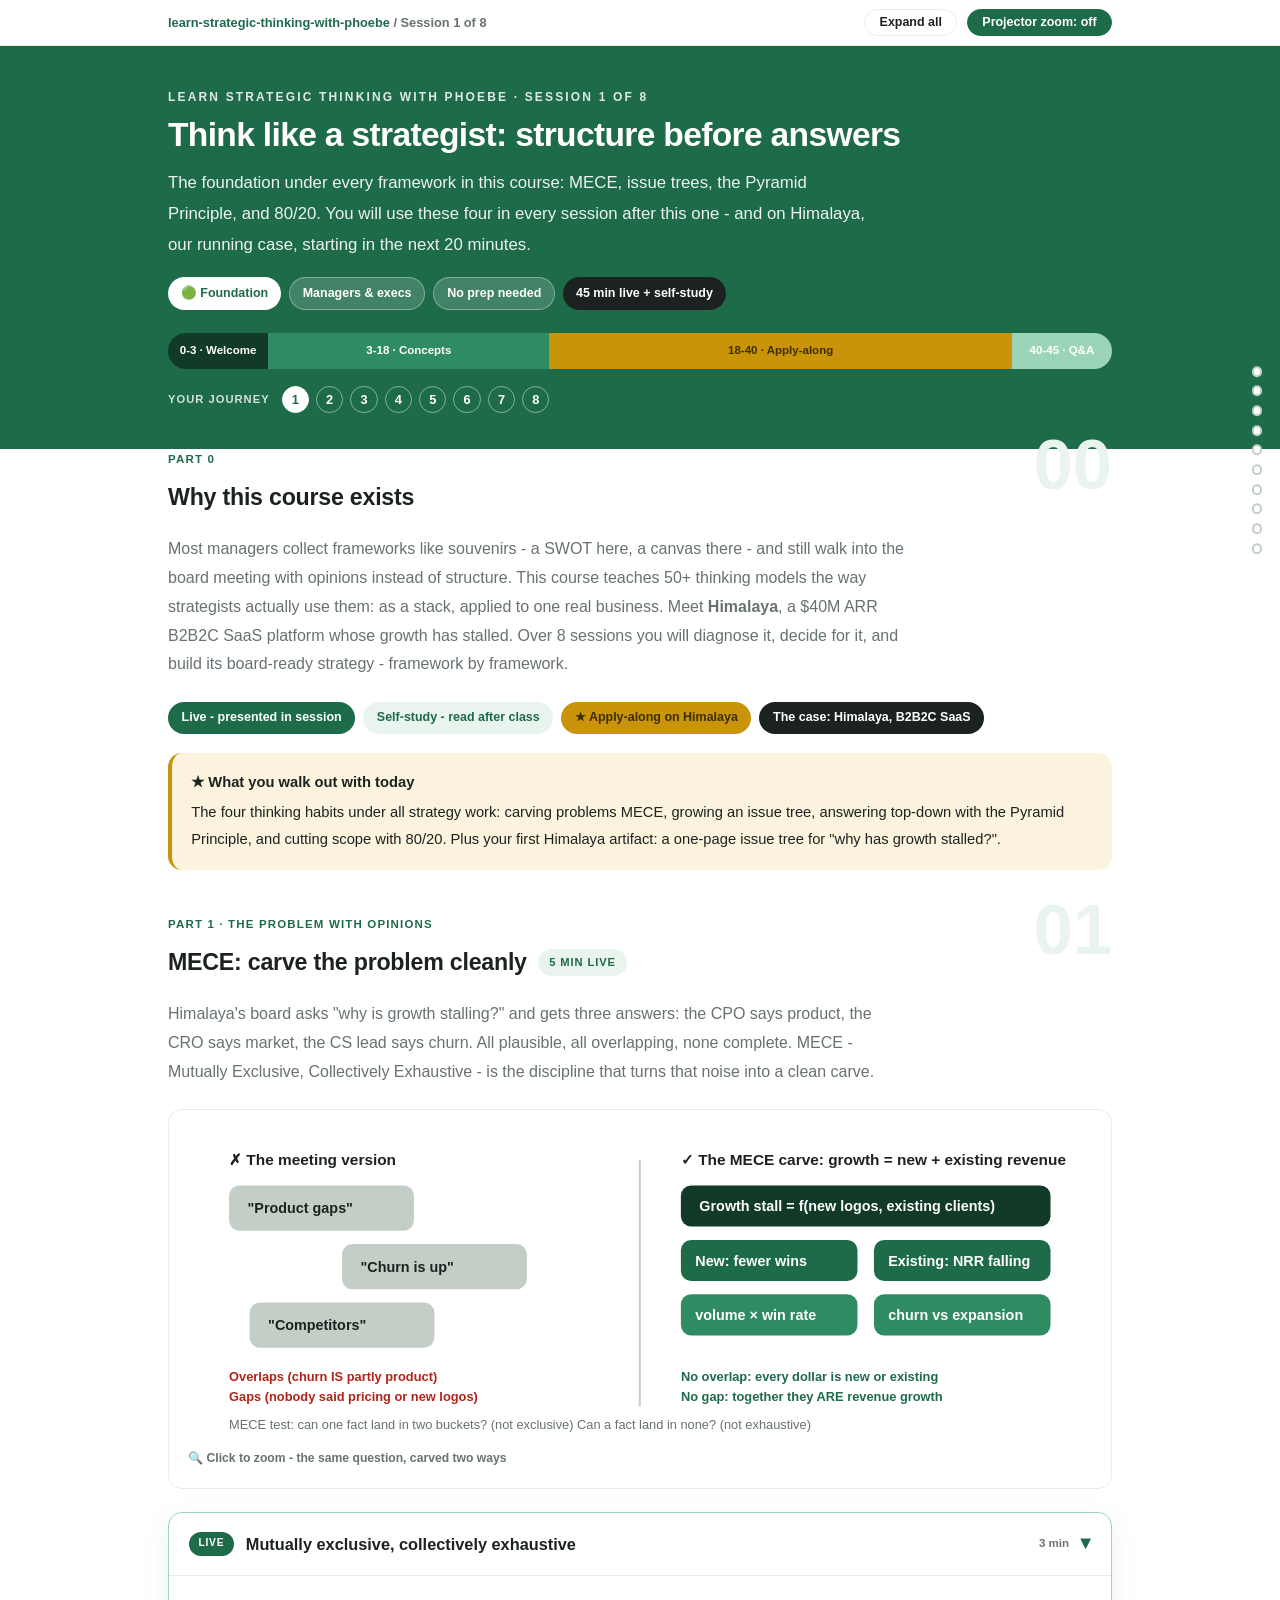
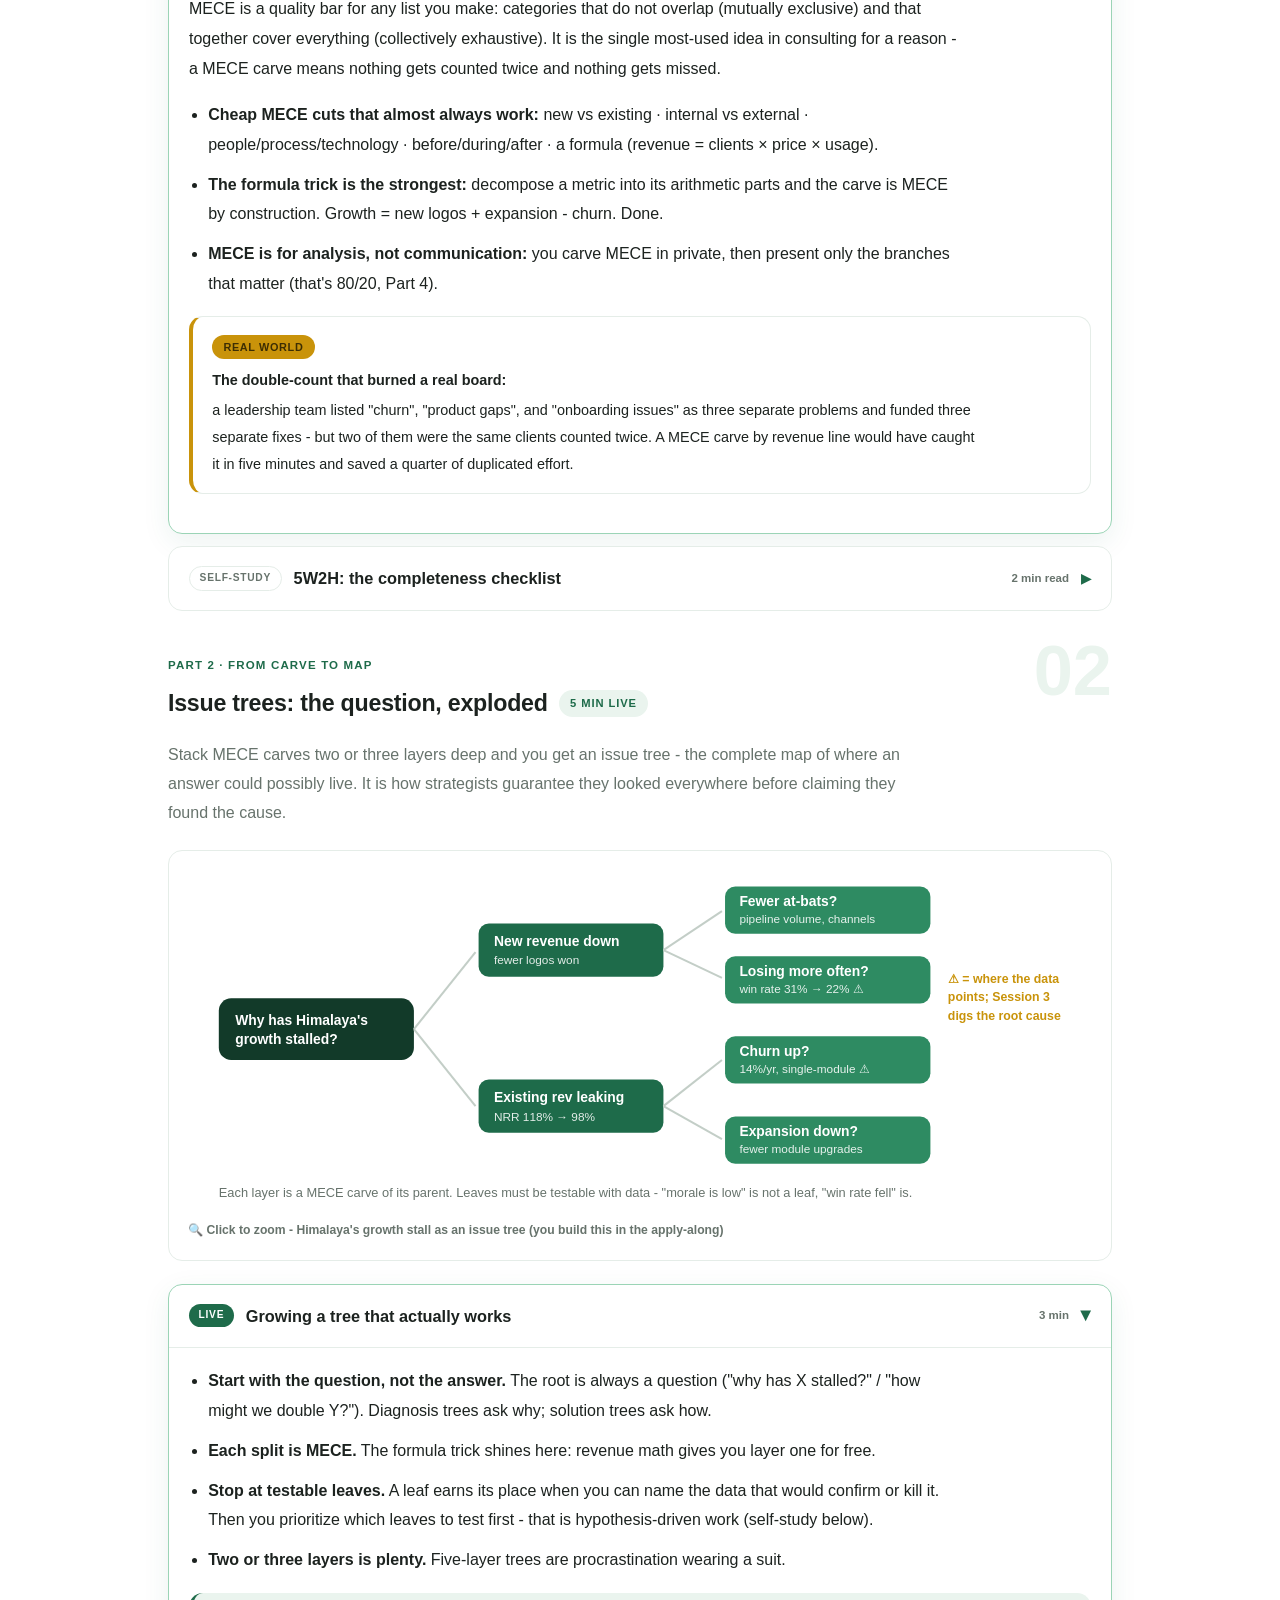
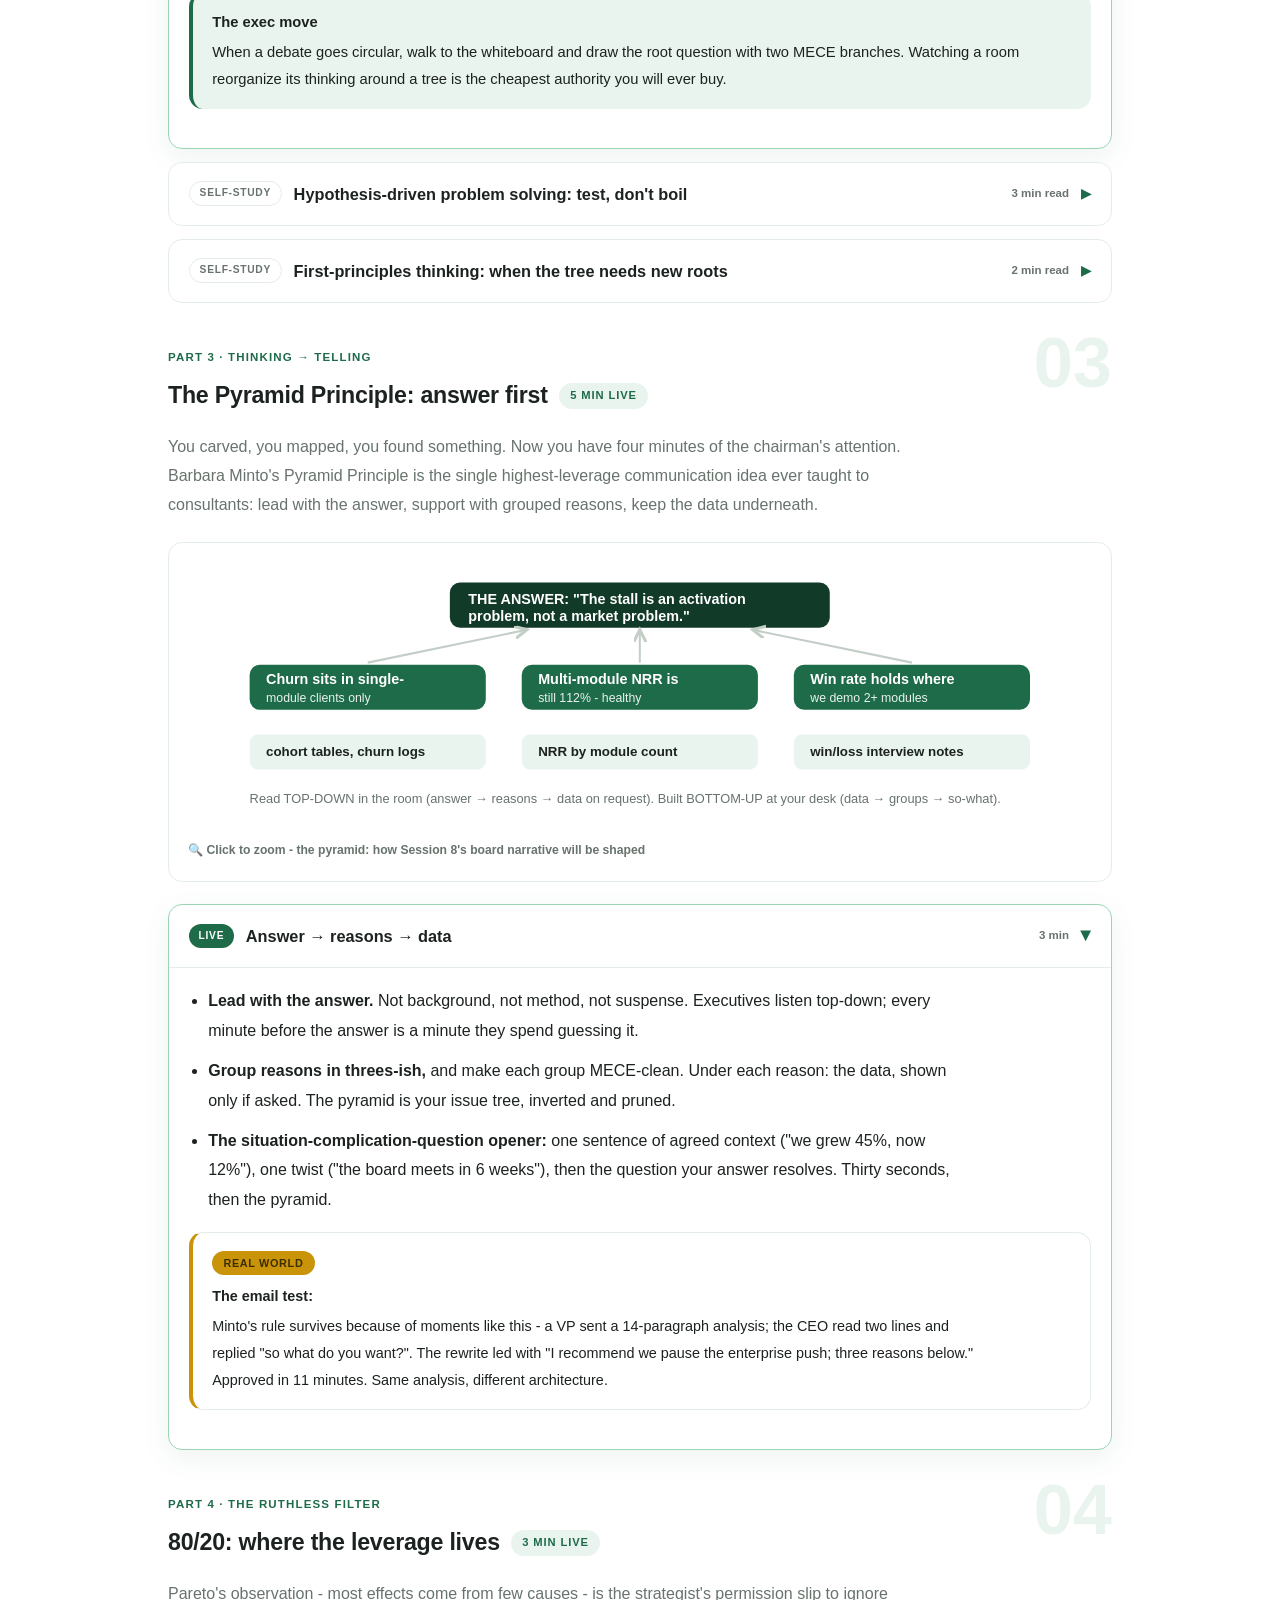
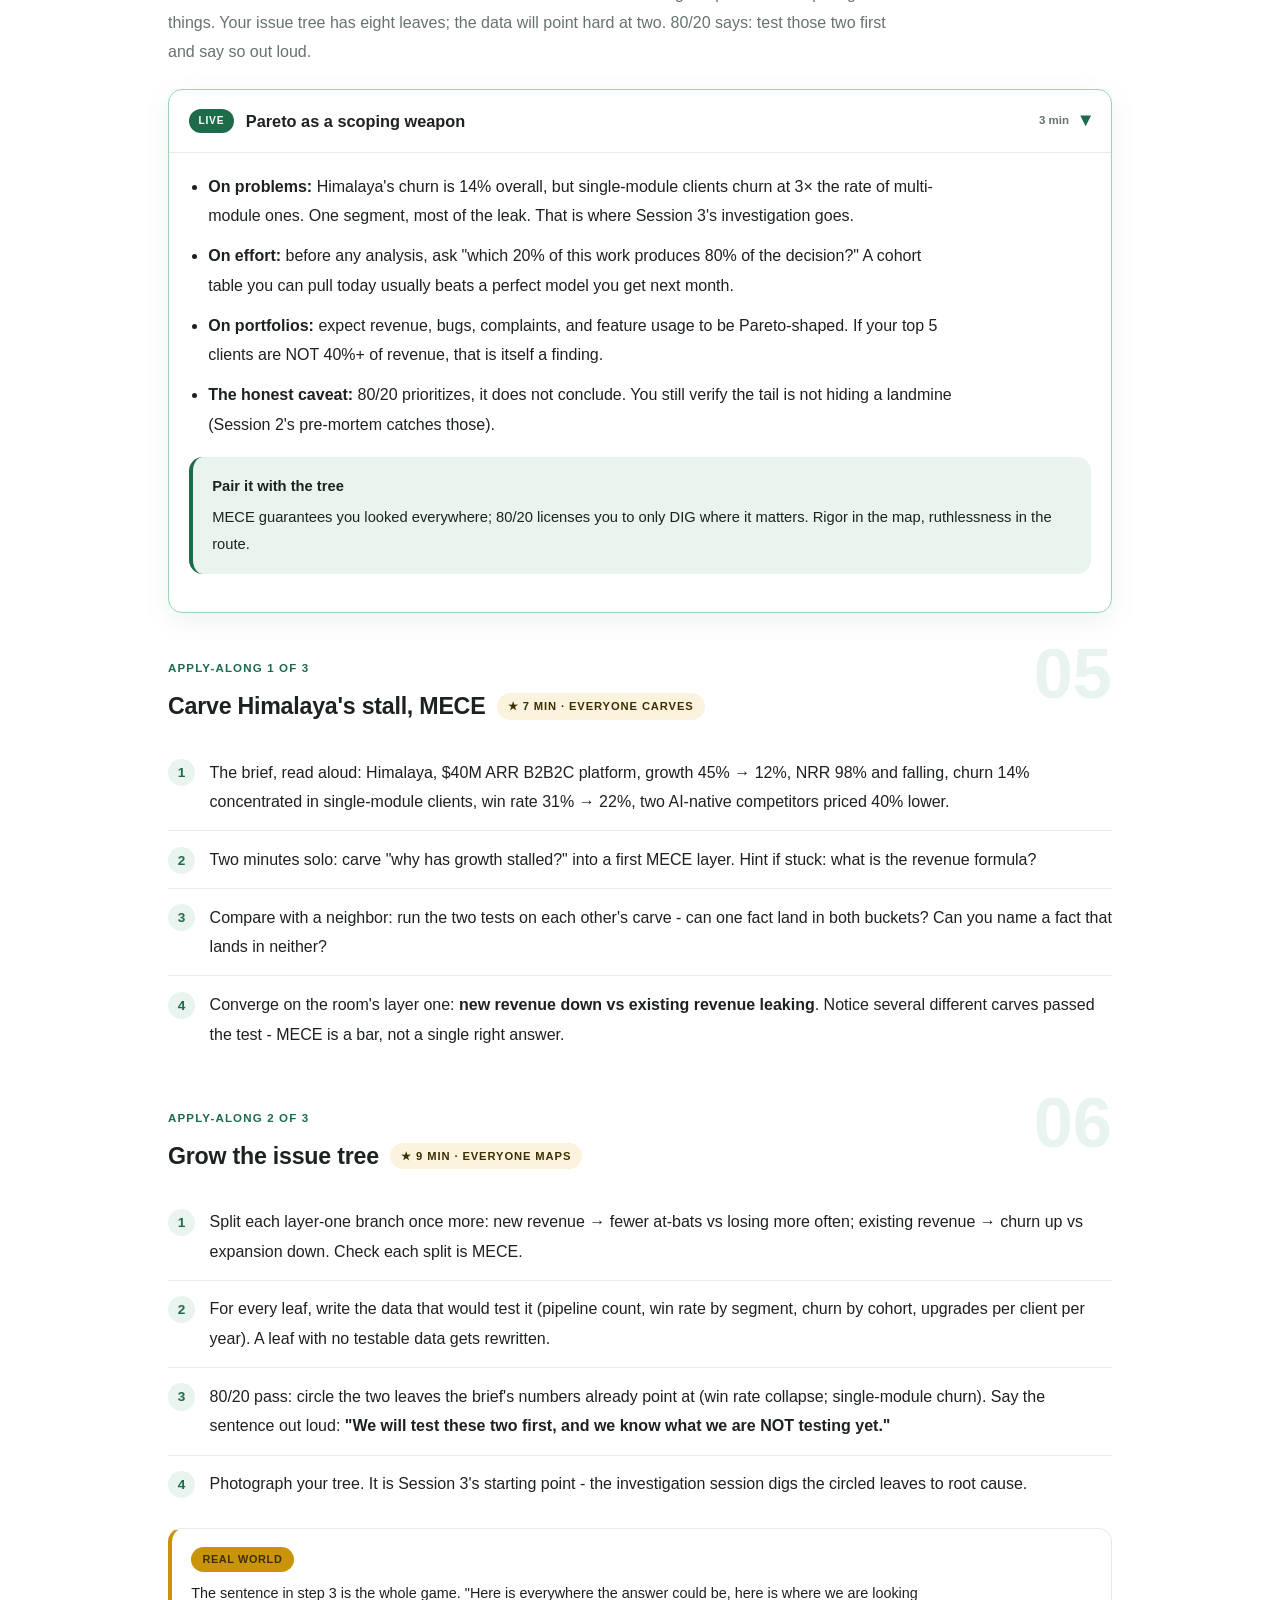
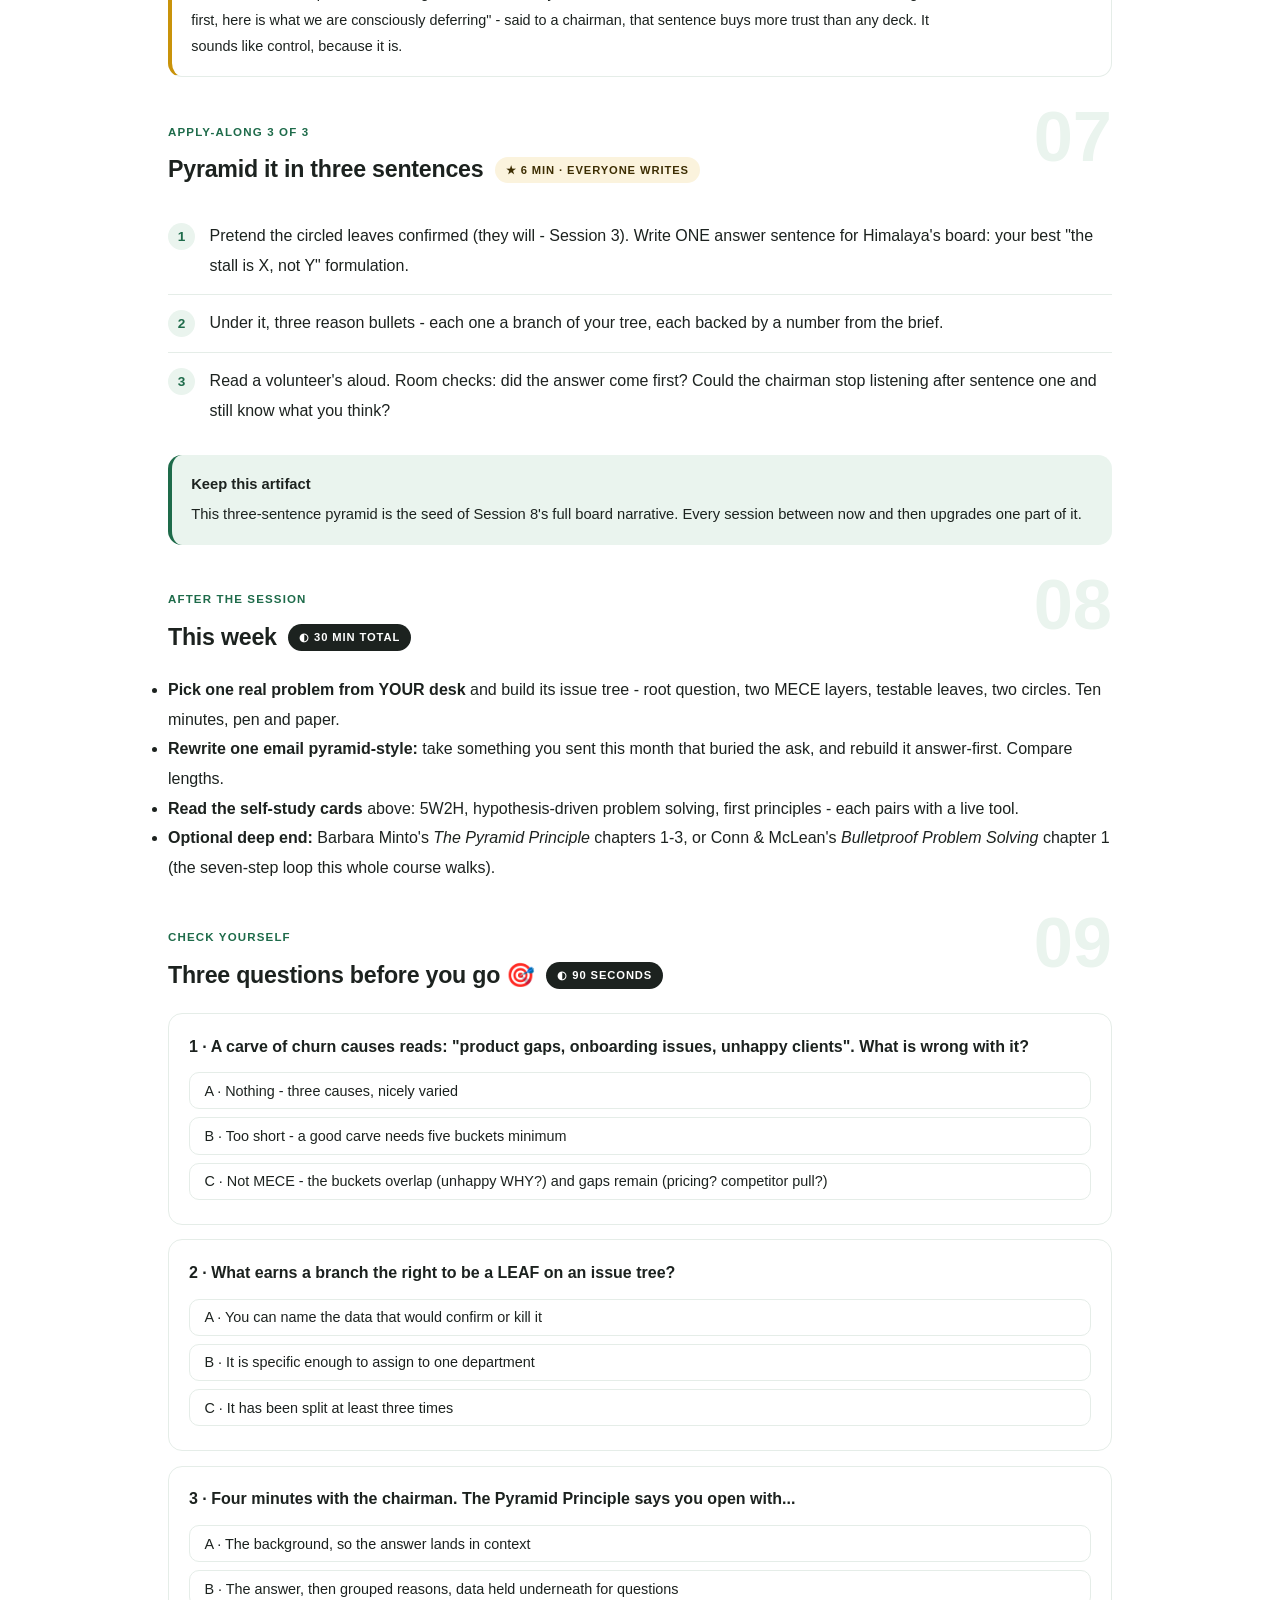
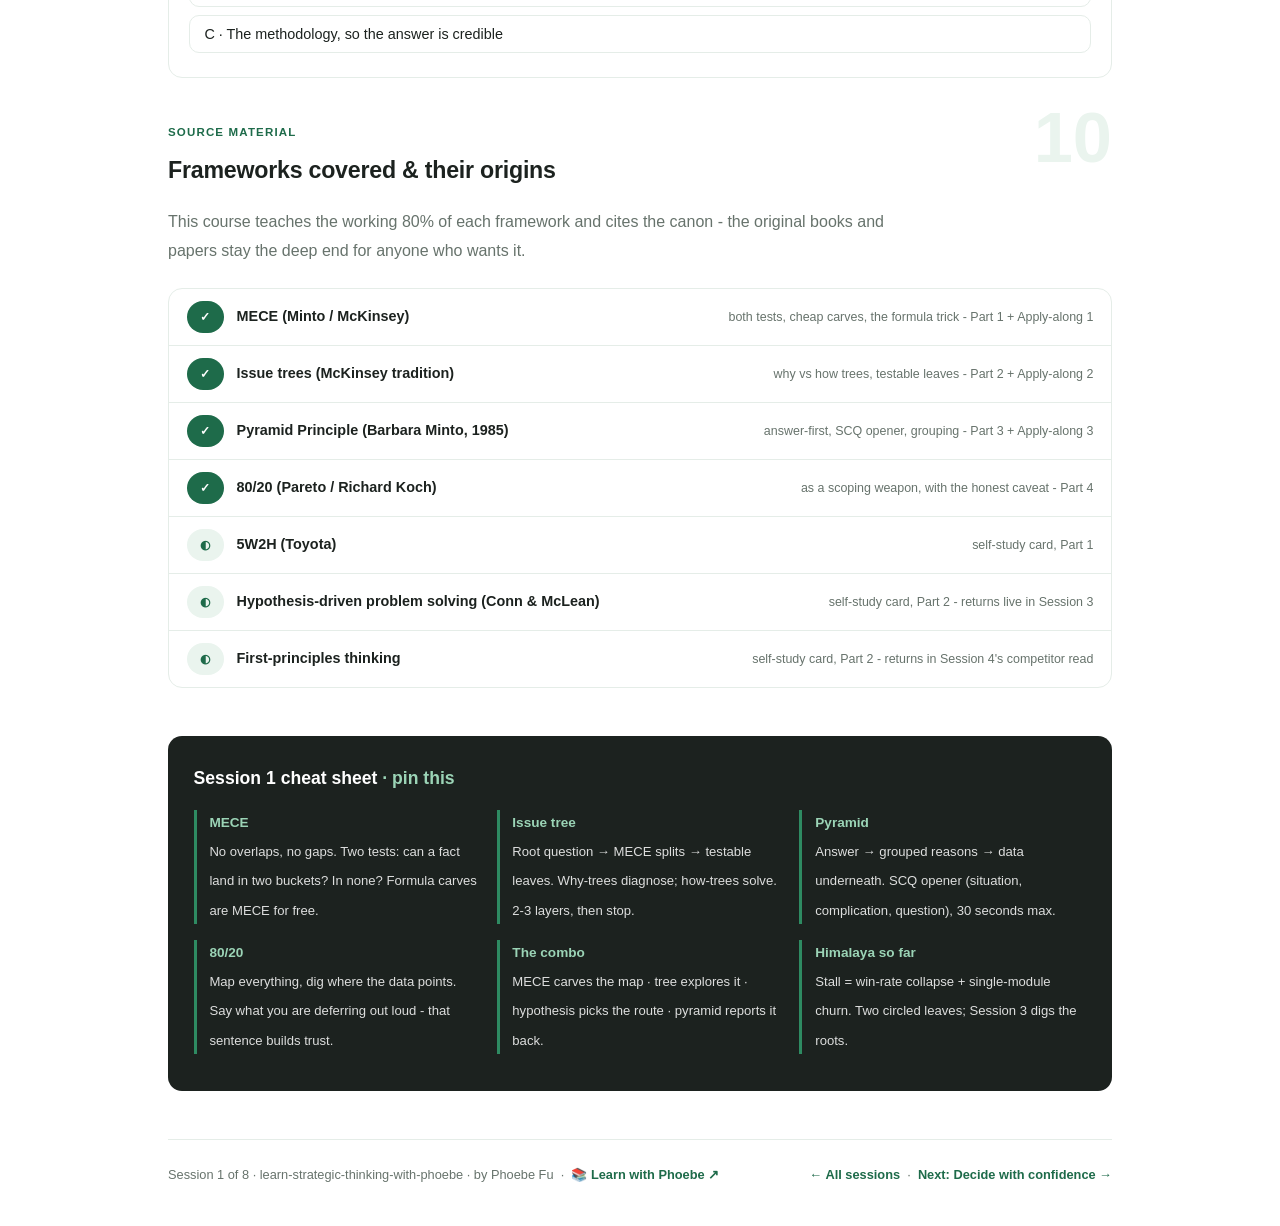
==== commit b6203bbd: "Add Learn with Phoebe hub backlink to footers" ====
--- a/courses/01-think-like-a-strategist.html
+++ b/courses/01-think-like-a-strategist.html
@@ -447,7 +447,7 @@
   </section>
 
   <footer class="pagefoot">
-    <span>Session 1 of 8 · learn-strategic-thinking-with-phoebe · by Phoebe Fu</span>
+    <span>Session 1 of 8 · learn-strategic-thinking-with-phoebe · by Phoebe Fu &nbsp;·&nbsp; 📚 <a href="https://phoebefu6.github.io/learn-with-phoebe/">Learn with Phoebe ↗</a></span>
     <span><a href="../index.html">← All sessions</a> &nbsp;·&nbsp; <a href="02-decide-with-confidence.html">Next: Decide with confidence →</a></span>
   </footer>
 
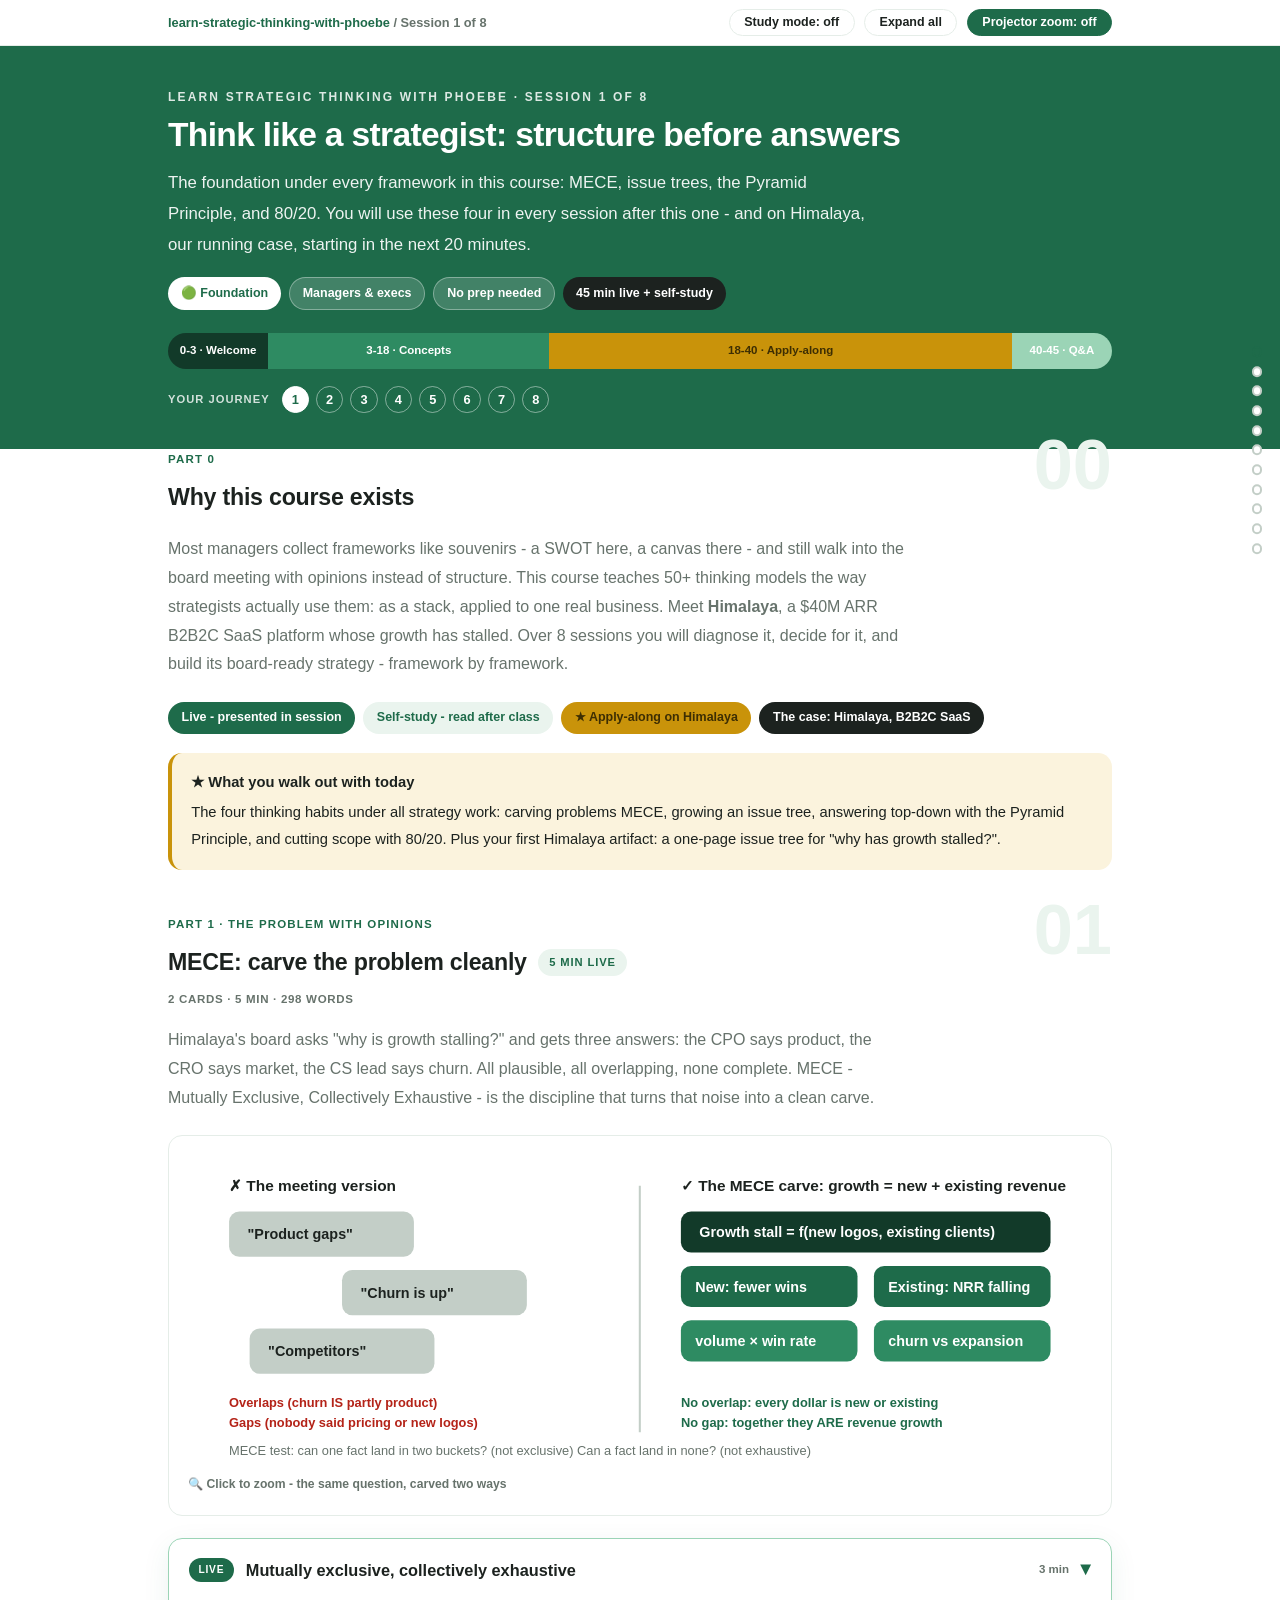
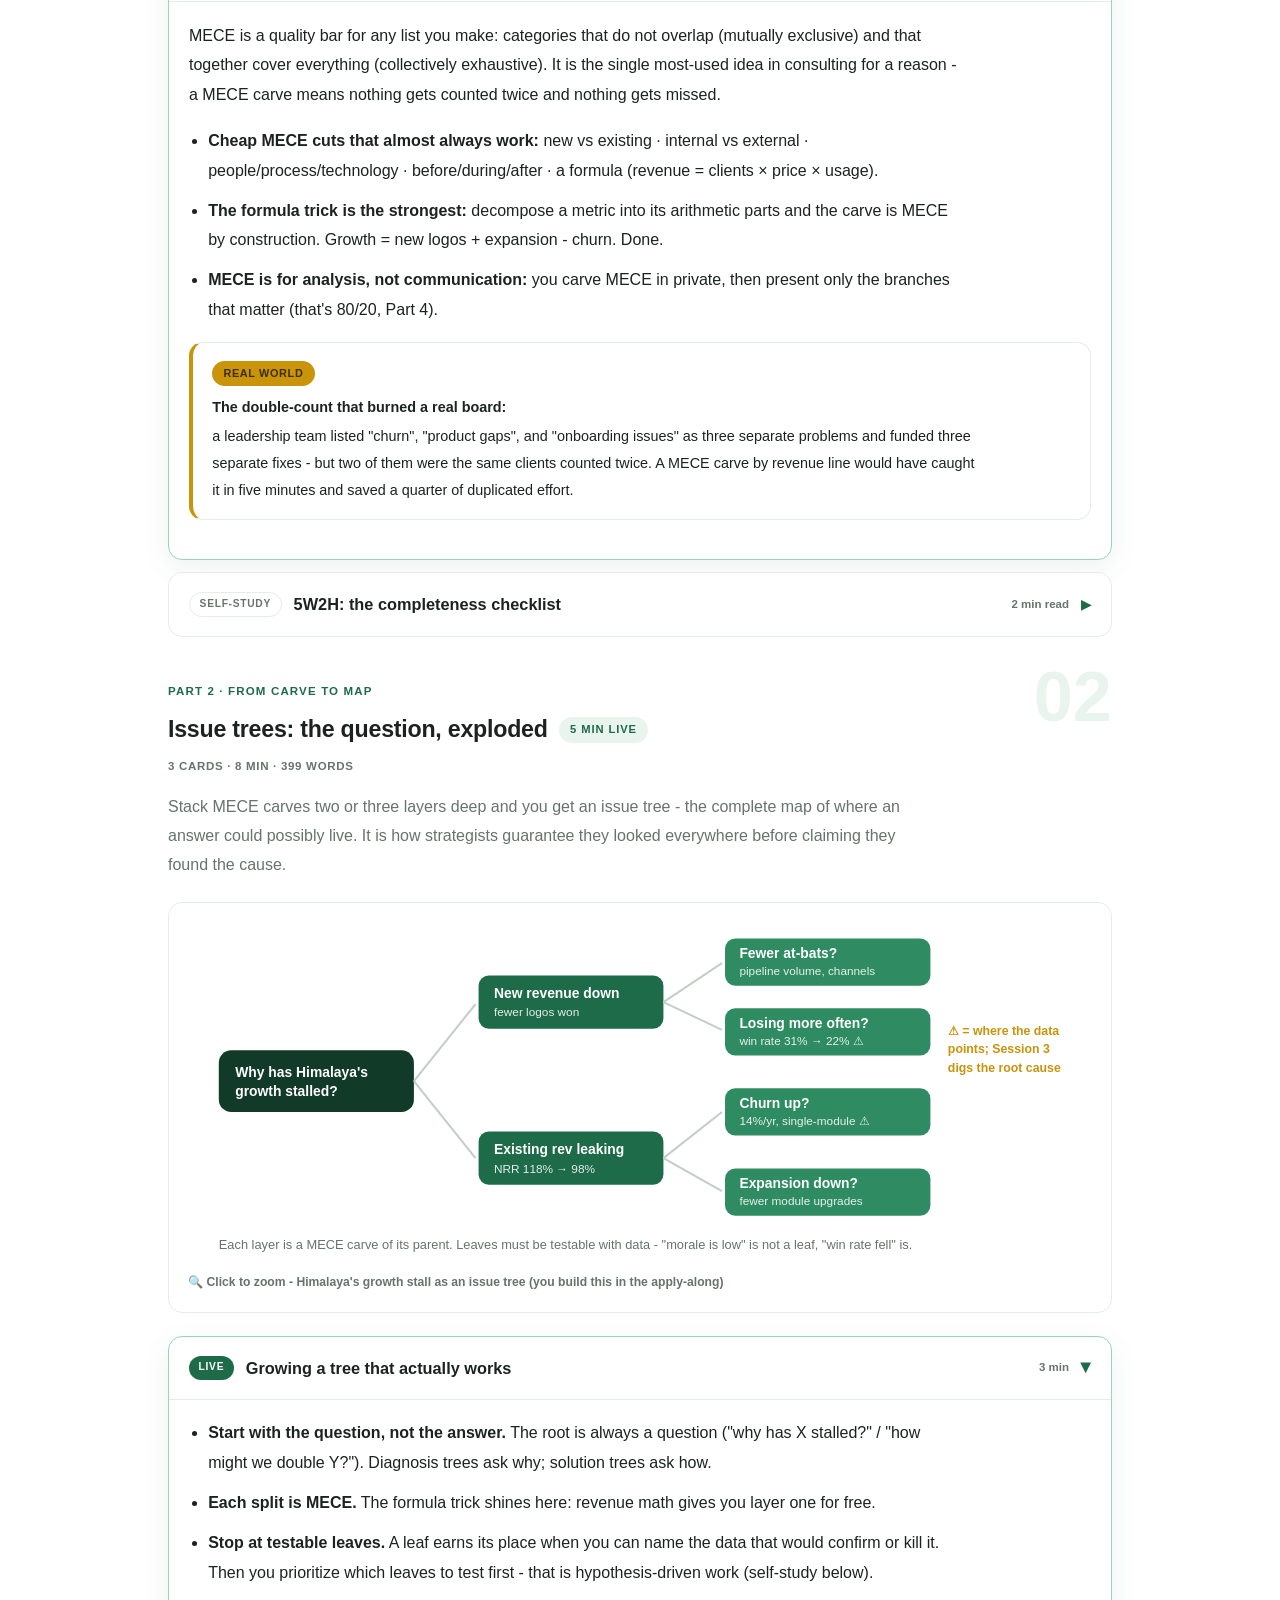
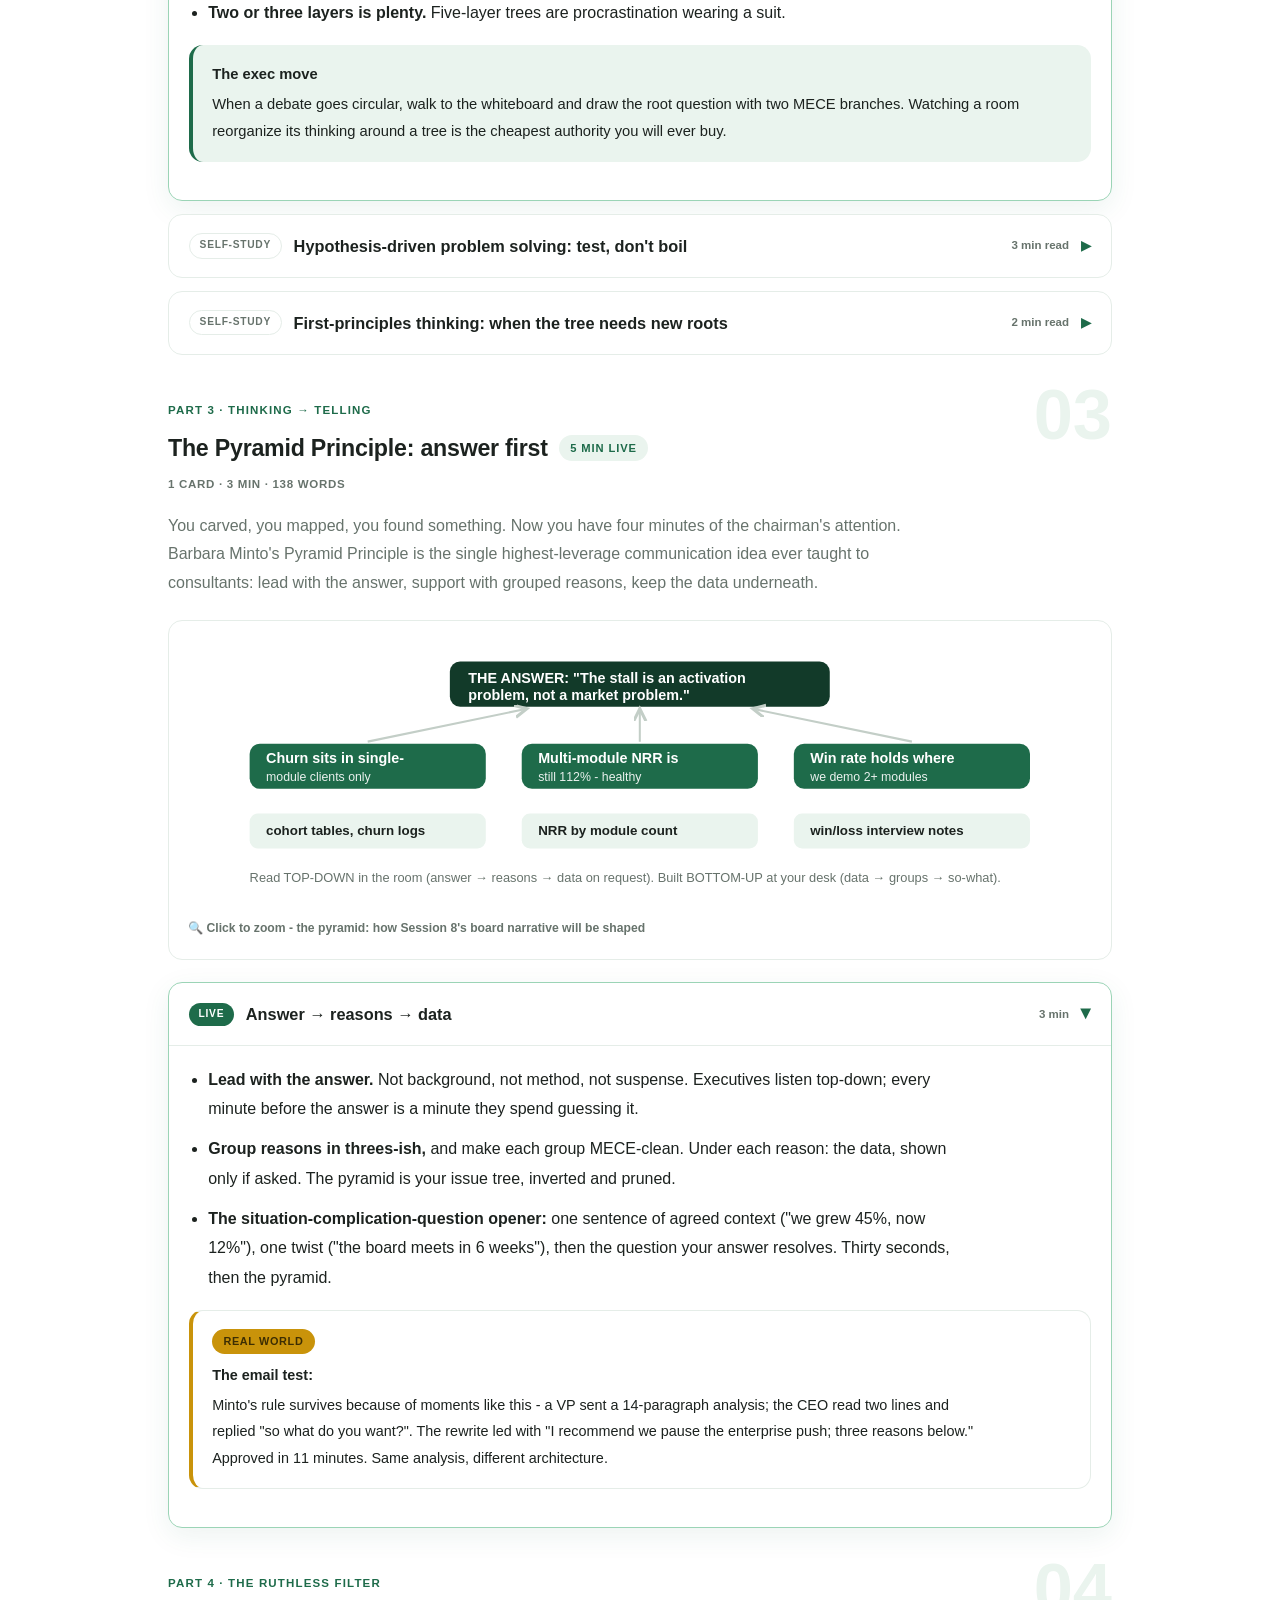
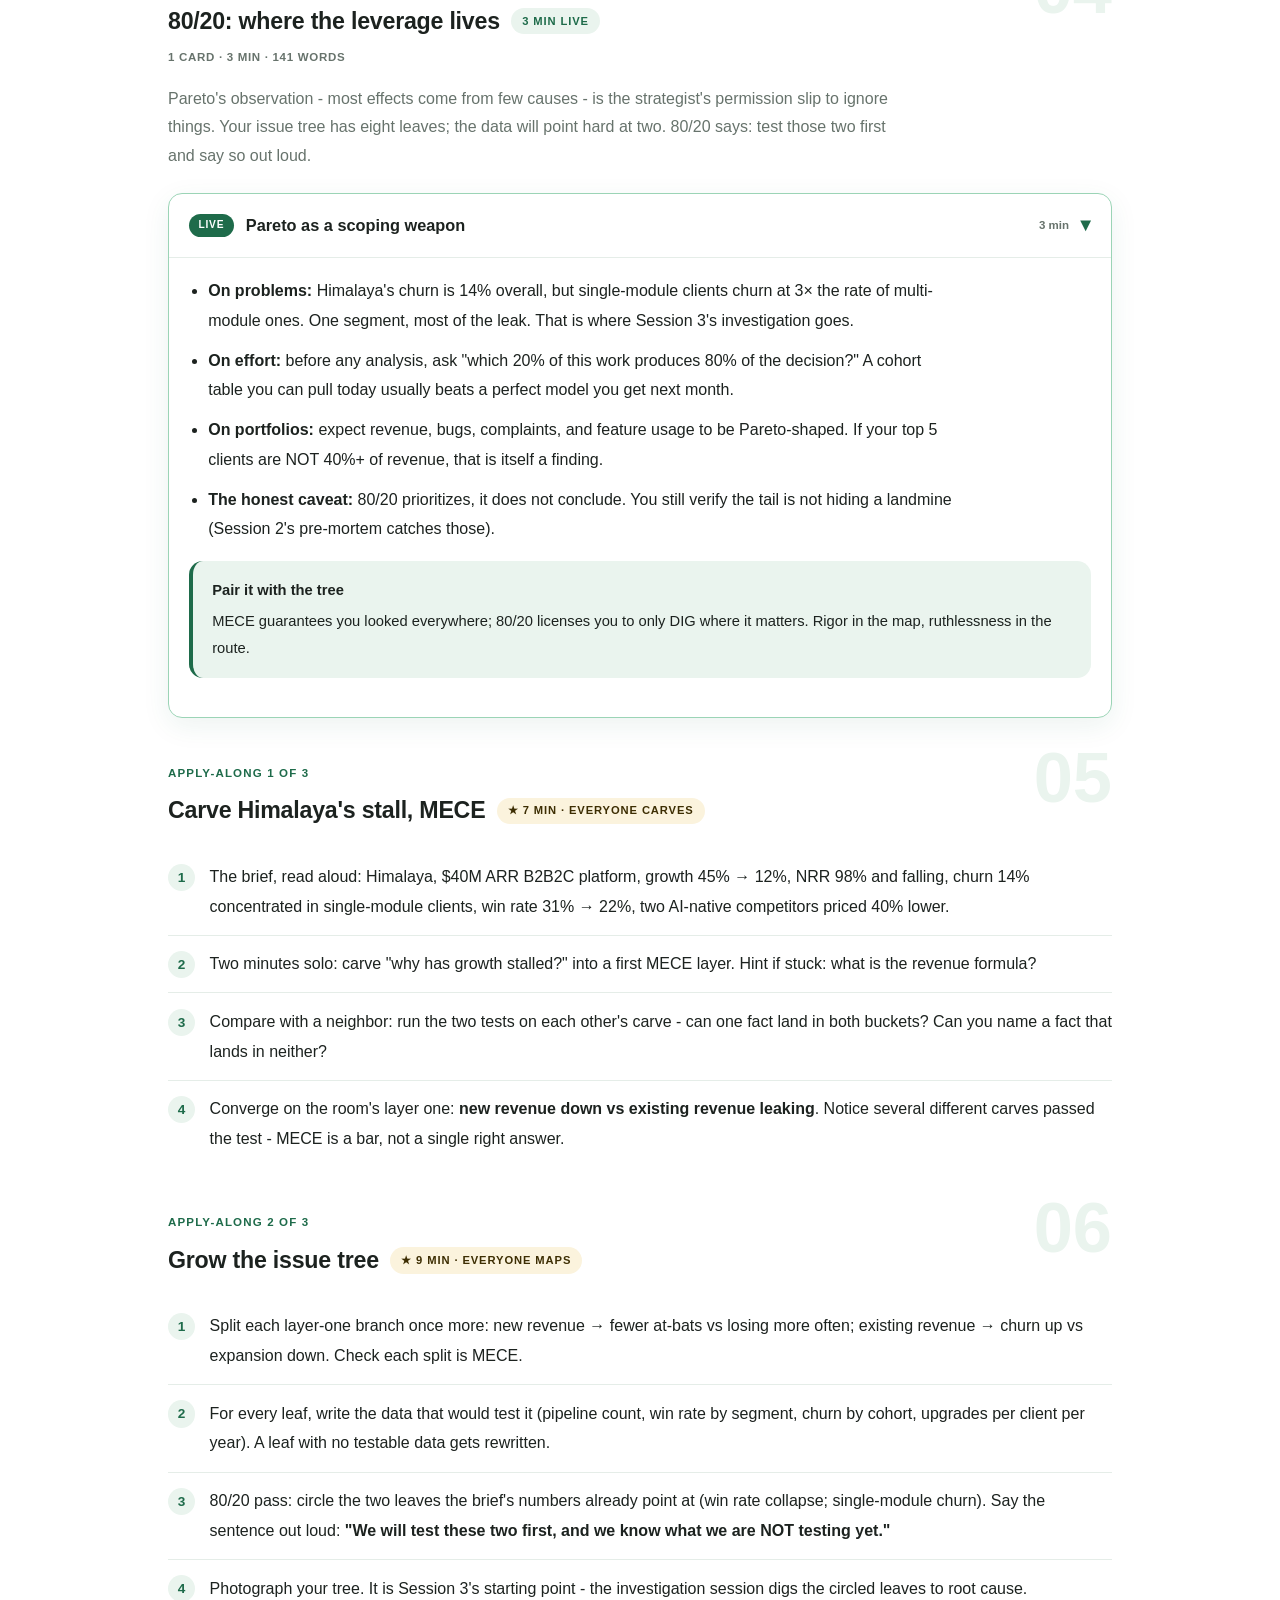
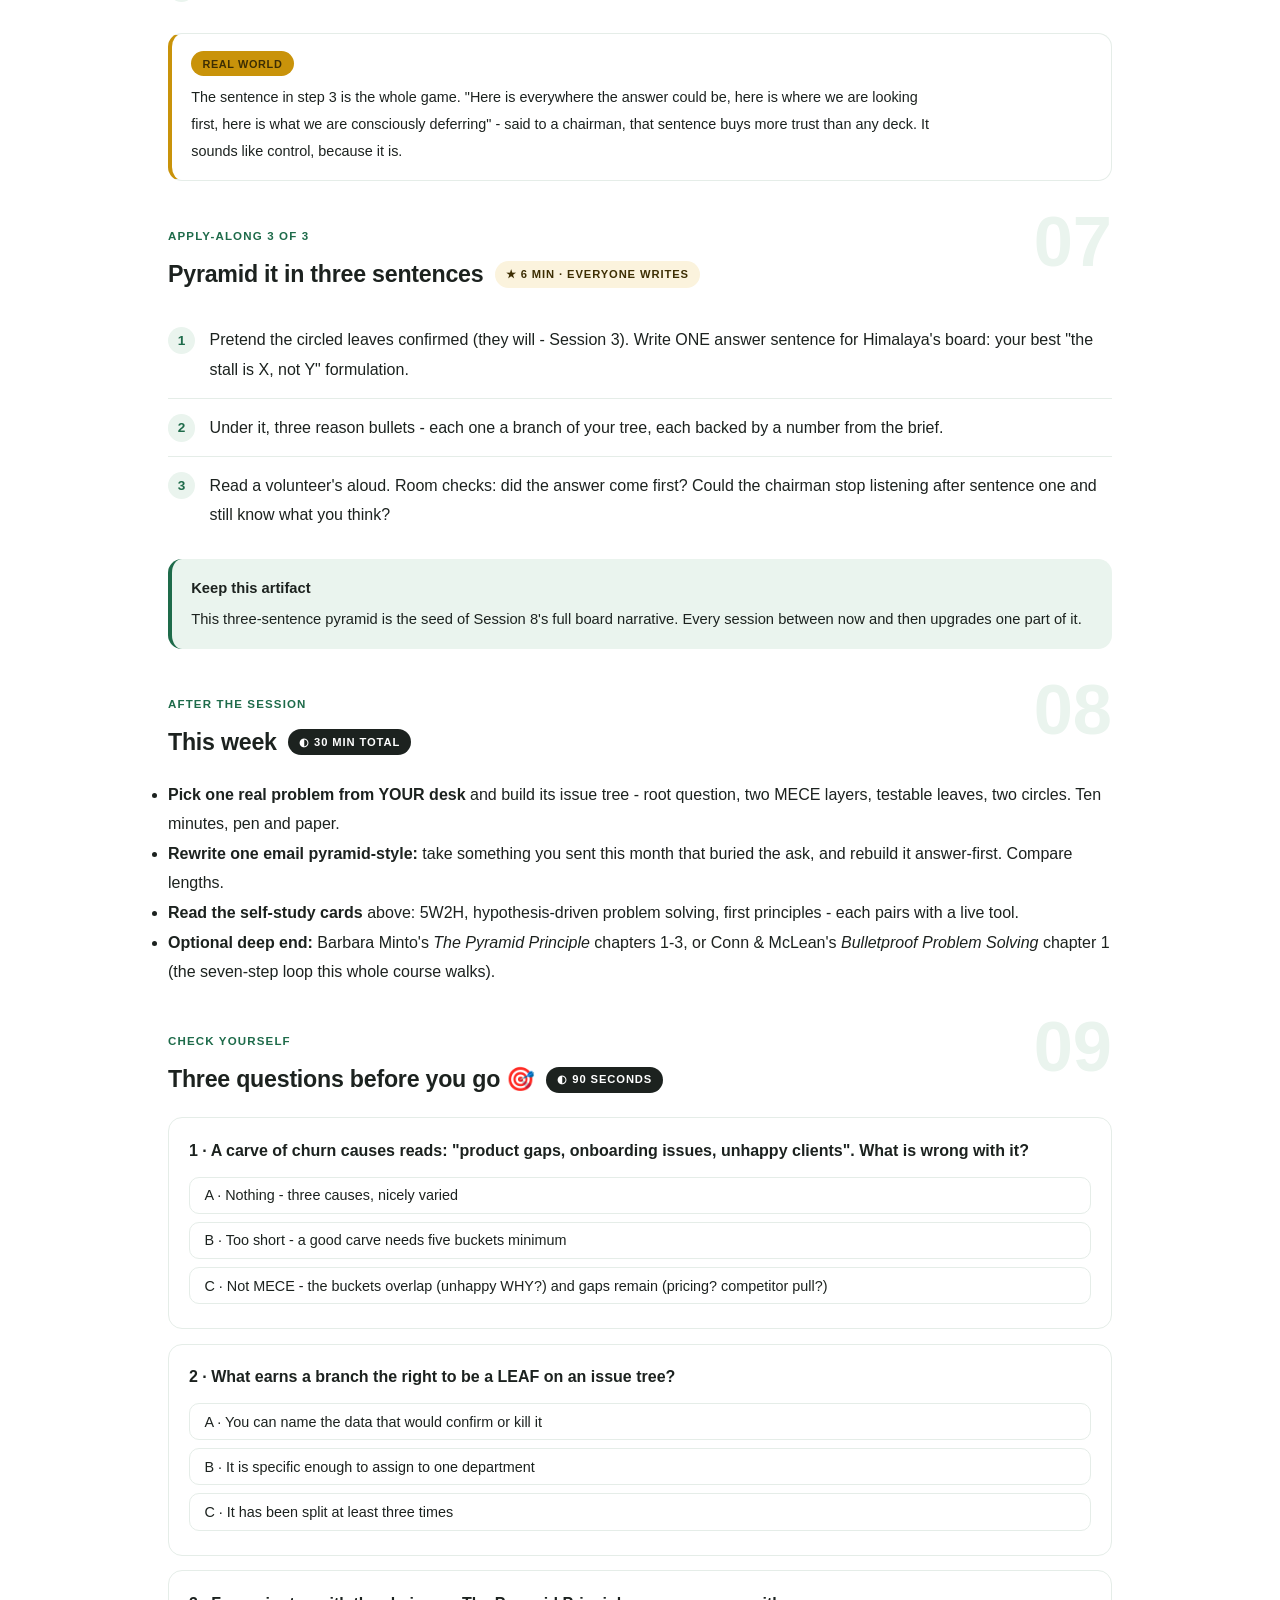
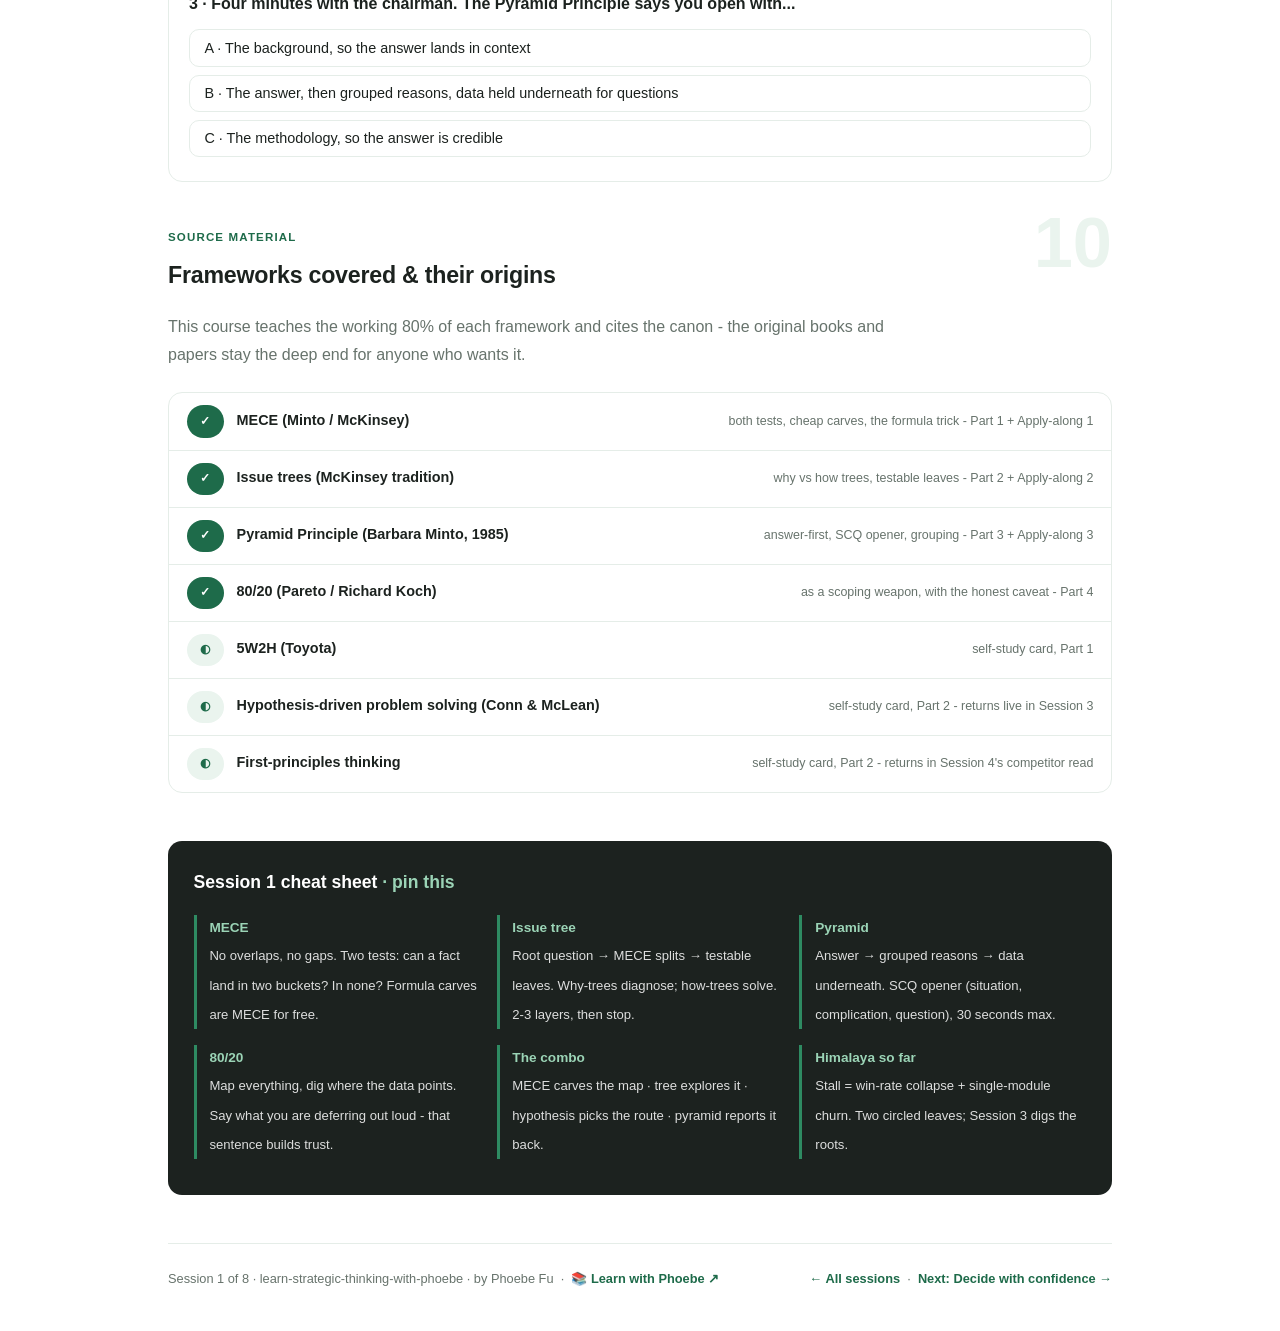
==== commit 82a39ff2: "Fix diagram clipping and make every page readable on a narrow screen Diagrams: measured geometry def" ====
--- a/courses/01-think-like-a-strategist.html
+++ b/courses/01-think-like-a-strategist.html
@@ -4,7 +4,7 @@
 <meta charset="UTF-8">
 <meta name="viewport" content="width=device-width, initial-scale=1.0">
 <title>Session 1 · Think like a strategist - learn strategic thinking with phoebe</title>
-<link rel="stylesheet" href="../assets/style.css?v=1">
+<link rel="stylesheet" href="../assets/style.css?v=16">
 </head>
 <body>
 
@@ -453,6 +453,6 @@
 
 </main>
 
-<script src="../assets/app.js?v=1"></script>
+<script src="../assets/app.js?v=16"></script>
 </body>
 </html>
--- a/assets/style.css
+++ b/assets/style.css
@@ -658,3 +658,111 @@
   .toolbar, .copy-btn { display: none; }
   details.card { border: 1px solid #ccc; }
 }
+
+/* === LWP-PATCH v2 === */
+/* palette-agnostic aliases: 75 repos use --indigo/--amber, 1 uses --pine/--clay */
+:root {
+  --pv-accent: var(--indigo, var(--pine, #334155));
+  --pv-flag: var(--amber, var(--clay, #B45309));
+  --pv-flag-50: var(--amber-50, var(--clay-50, #FEF3E2));
+}
+
+/* ============================================================
+   v2 - readable on a phone + reading modes
+   Layout only. No palette tokens are changed.
+   ============================================================ */
+
+/* --- skip link --- */
+.skip-link {
+  position: absolute; left: -9999px; top: 0; z-index: 200;
+  background: var(--pv-accent); color: #fff;
+  padding: .7rem 1.1rem; border-radius: 0 0 var(--radius) 0;
+  font-weight: 700; font-size: .85rem; text-decoration: none;
+}
+.skip-link:focus { left: 0; }
+
+/* --- visible keyboard focus everywhere --- */
+:focus-visible {
+  outline: 3px solid var(--pv-flag);
+  outline-offset: 2px;
+  border-radius: 4px;
+}
+
+/* --- diagrams: hold authored width, scroll instead of shrinking --- */
+.figscroll { overflow-x: auto; -webkit-overflow-scrolling: touch; overscroll-behavior-x: contain; }
+.figscroll::-webkit-scrollbar { height: 6px; }
+.figscroll::-webkit-scrollbar-thumb { background: var(--faint); border-radius: 3px; }
+
+/* --- tables: scroll container + sticky row label --- */
+.tablescroll { overflow-x: auto; -webkit-overflow-scrolling: touch; border-radius: var(--radius); }
+
+/* --- section contents counter --- */
+.sec-meta {
+  display: block; margin-top: .3rem;
+  font-size: .72rem; font-weight: 700; letter-spacing: .06em;
+  text-transform: uppercase; color: var(--muted);
+  font-variant-numeric: tabular-nums;
+}
+
+/* --- study-mode switch --- */
+.btn.mode-on { background: var(--pv-flag); border-color: var(--pv-flag); color: #fff; }
+
+/* --- deep-linked card gets a moment of emphasis --- */
+details.card.linked { border-color: var(--pv-flag); box-shadow: 0 0 0 3px var(--pv-flag-50); }
+
+@media (max-width: 820px) {
+  /* labels keep the size they were drawn at; the figure scrolls */
+  figure.zoomable svg { min-width: 820px; }
+  .figscroll .mm-svg, .mindmap svg { min-width: 840px; }
+
+  table.clean { min-width: 620px; }
+  table.clean th:first-child,
+  table.clean td:first-child {
+    position: sticky; left: 0; background: #fff;
+    box-shadow: 1px 0 0 var(--hairline);
+  }
+
+  pre, .prompt-box { overflow-x: auto; }
+
+  /* 44px tap targets */
+  details.card summary { min-height: 44px; }
+  .qopt { min-height: 44px; display: flex; align-items: center; padding: .7rem .9rem; }
+  .toolbar .btn, .pagefoot a { min-height: 44px; display: inline-flex; align-items: center; }
+}
+
+@media (max-width: 640px) {
+  /* long inline code tokens and nowrap chips are the two things that still
+     forced the page sideways below 640px: let them break rather than push
+     the layout. Inside the media query only - desktop is untouched. */
+  :not(pre) > code, .prompt-box span, code span { overflow-wrap: anywhere; word-break: break-word; }
+  .chip, .syn-chip, .pill, .mode, .tag { white-space: normal; max-width: 100%; }
+
+  /* the agenda bar truncated its own labels into nonsense - stack it */
+  .agenda { flex-direction: column; align-items: stretch; gap: .3rem; }
+  .agenda span { font-size: .74rem; text-align: left; padding: .4rem .7rem; flex: none !important; }
+  .chip-row, .legend { flex-wrap: wrap; }
+  .journey { flex-wrap: wrap; row-gap: .45rem; }
+}
+
+/* --- print: a session should print as a complete handout --- */
+@media print {
+  .pagenav, #progress-bar, .skip-link, .journey, .lightbox { display: none !important; }
+  details.card > .body { display: block !important; }
+  details.card, figure, table.clean, .callout { break-inside: avoid; page-break-inside: avoid; }
+  figure.zoomable svg { min-width: 0; max-width: 100%; }
+  .figscroll, .tablescroll { overflow: visible; }
+  a[href^="http"]::after { content: " (" attr(href) ")"; font-size: .72rem; color: #555; }
+}
+
+/* swipe hint: own line, only when the diagram really does scroll */
+figure.zoomable.can-scroll figcaption { flex-wrap: wrap; }
+figure.zoomable.can-scroll figcaption::after {
+  content: "swipe the diagram \2192";
+  flex: 0 0 100%;
+  margin-top: .2rem;
+  font-size: .72rem;
+  font-weight: 700;
+  letter-spacing: .04em;
+  color: var(--pv-flag);
+}
+/* === /LWP-PATCH === */
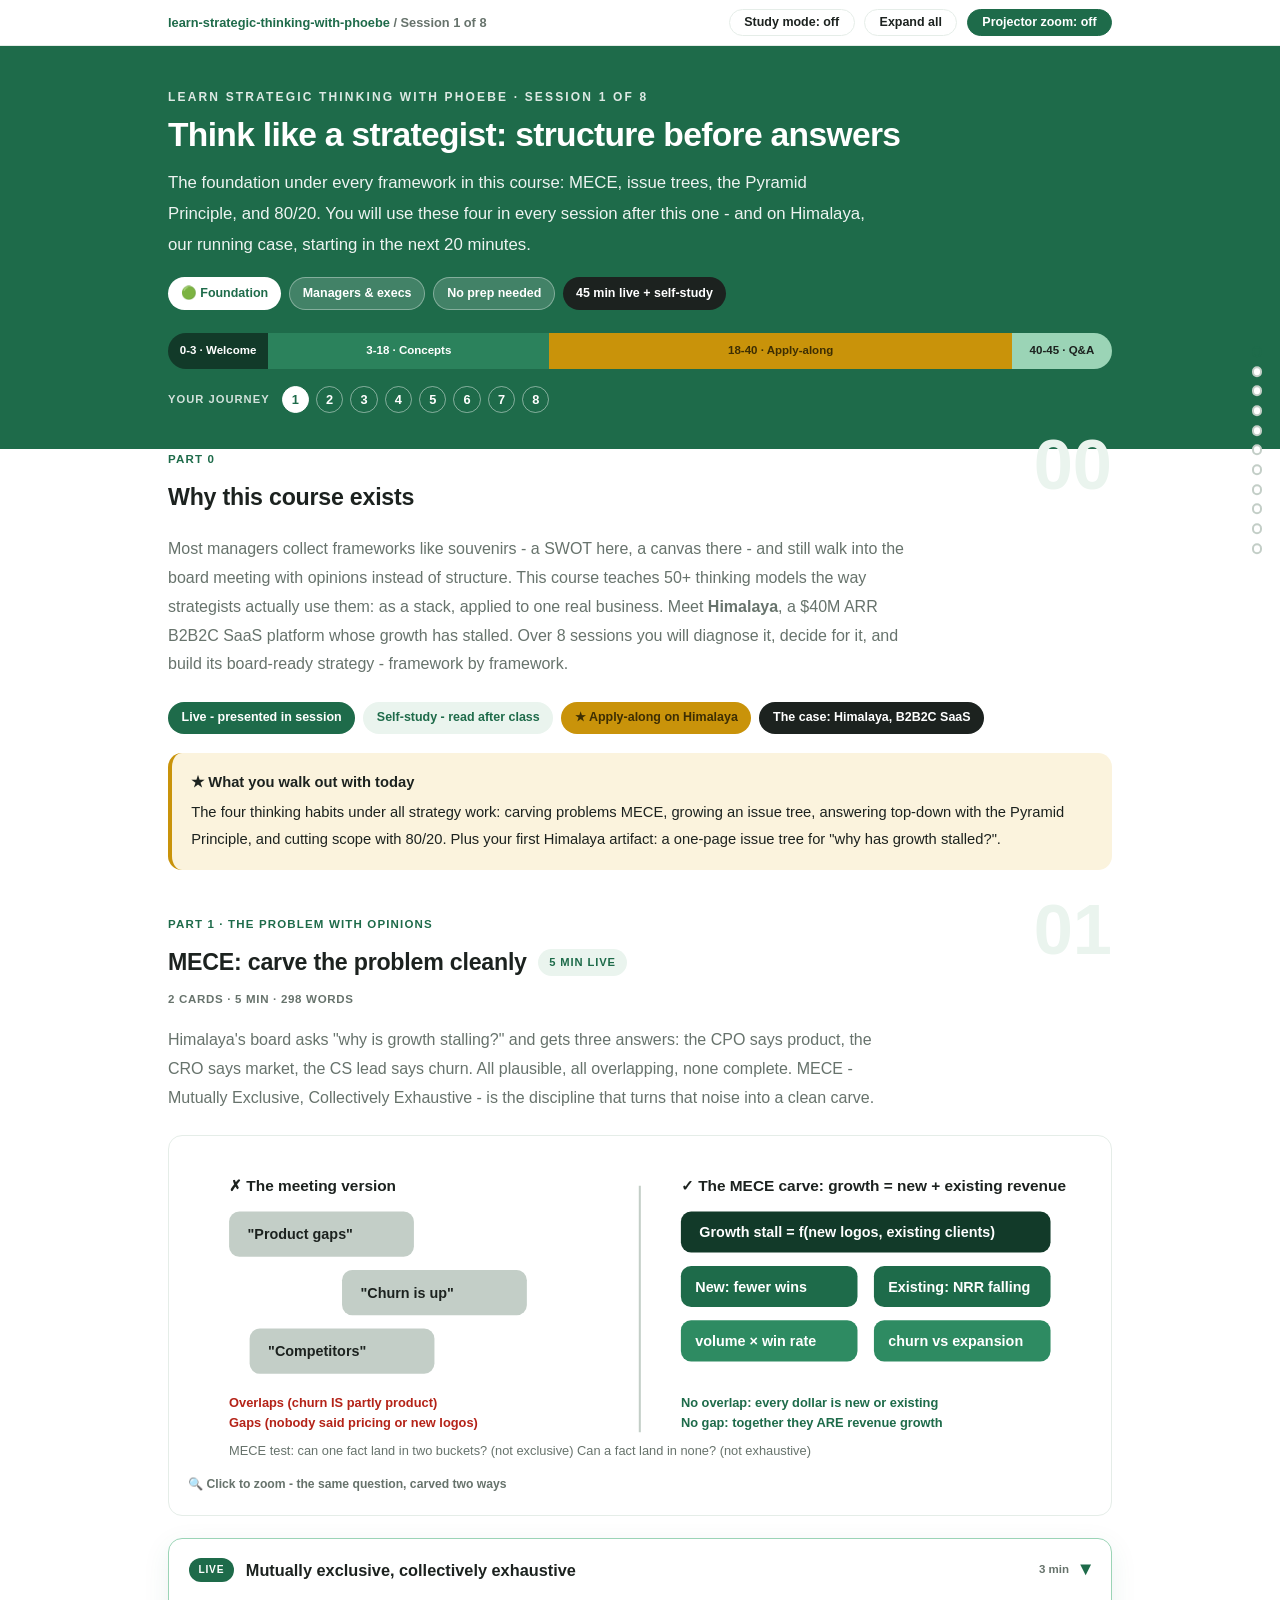
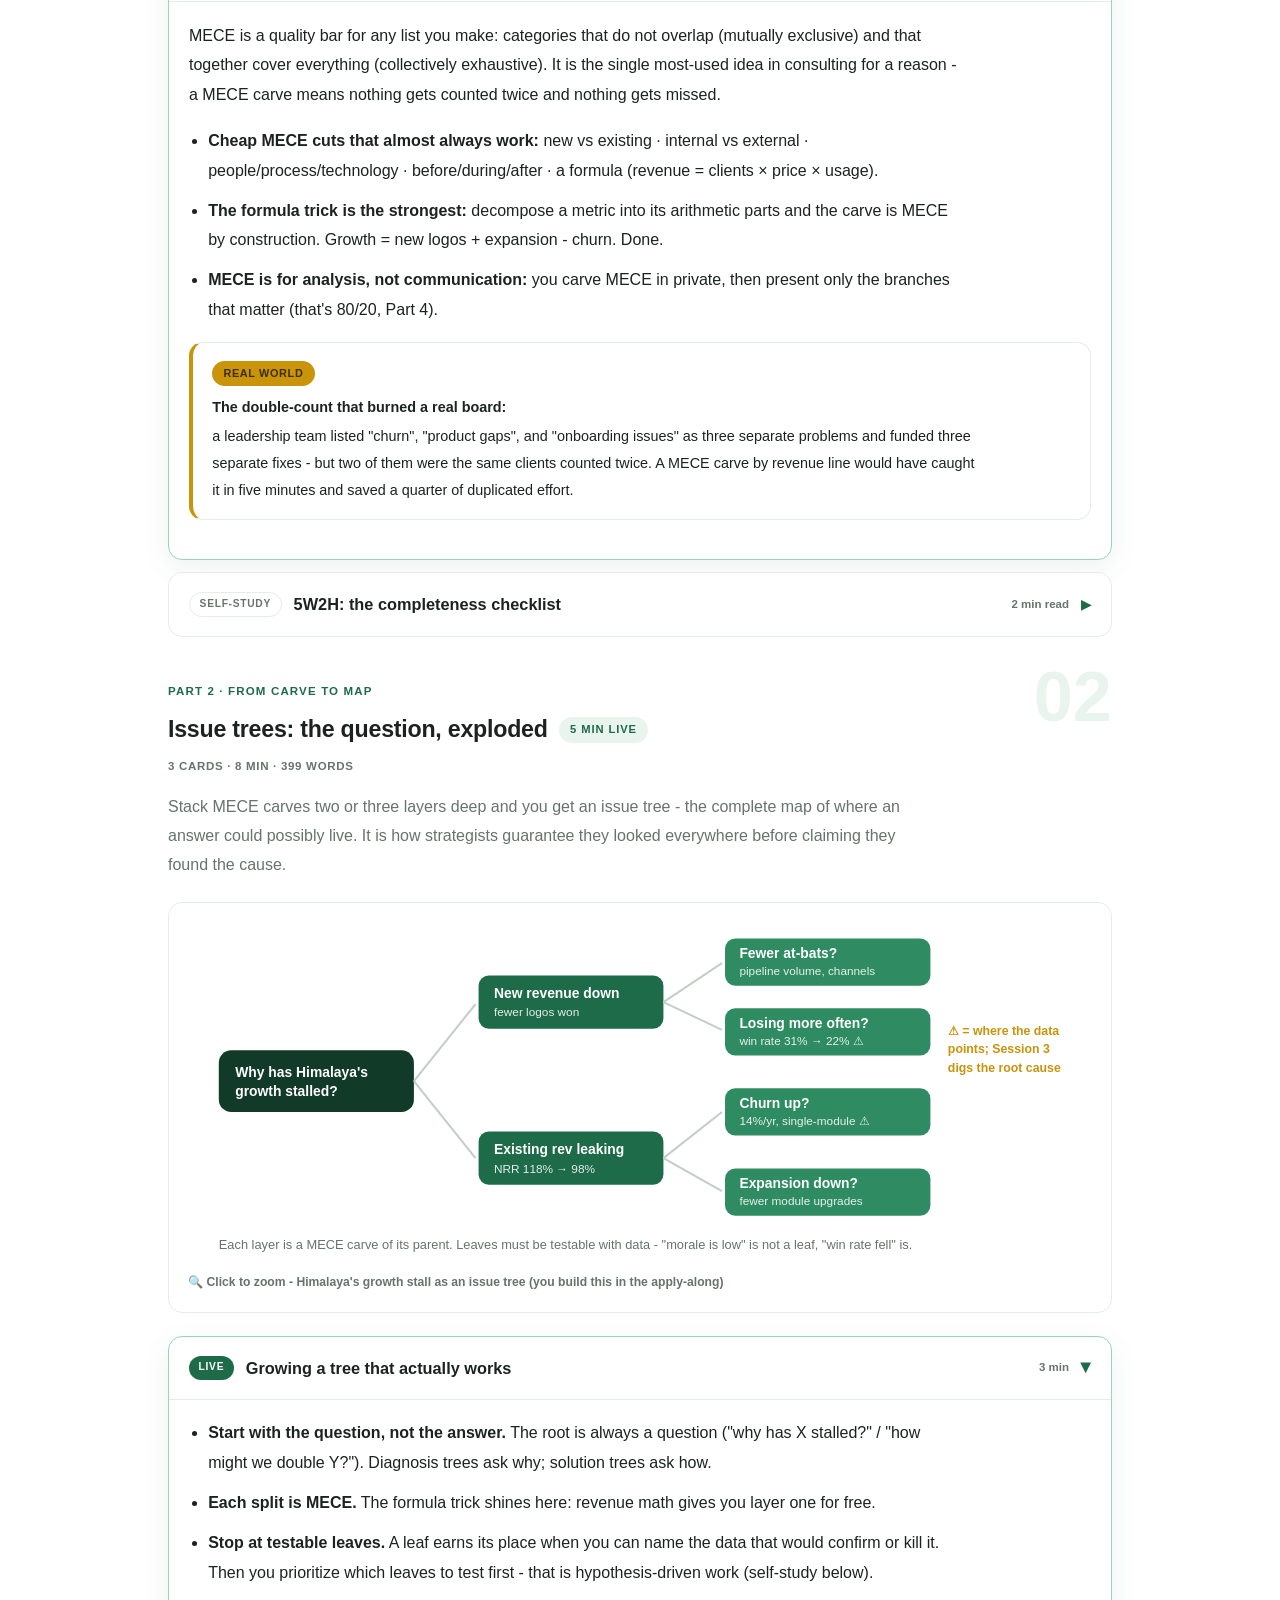
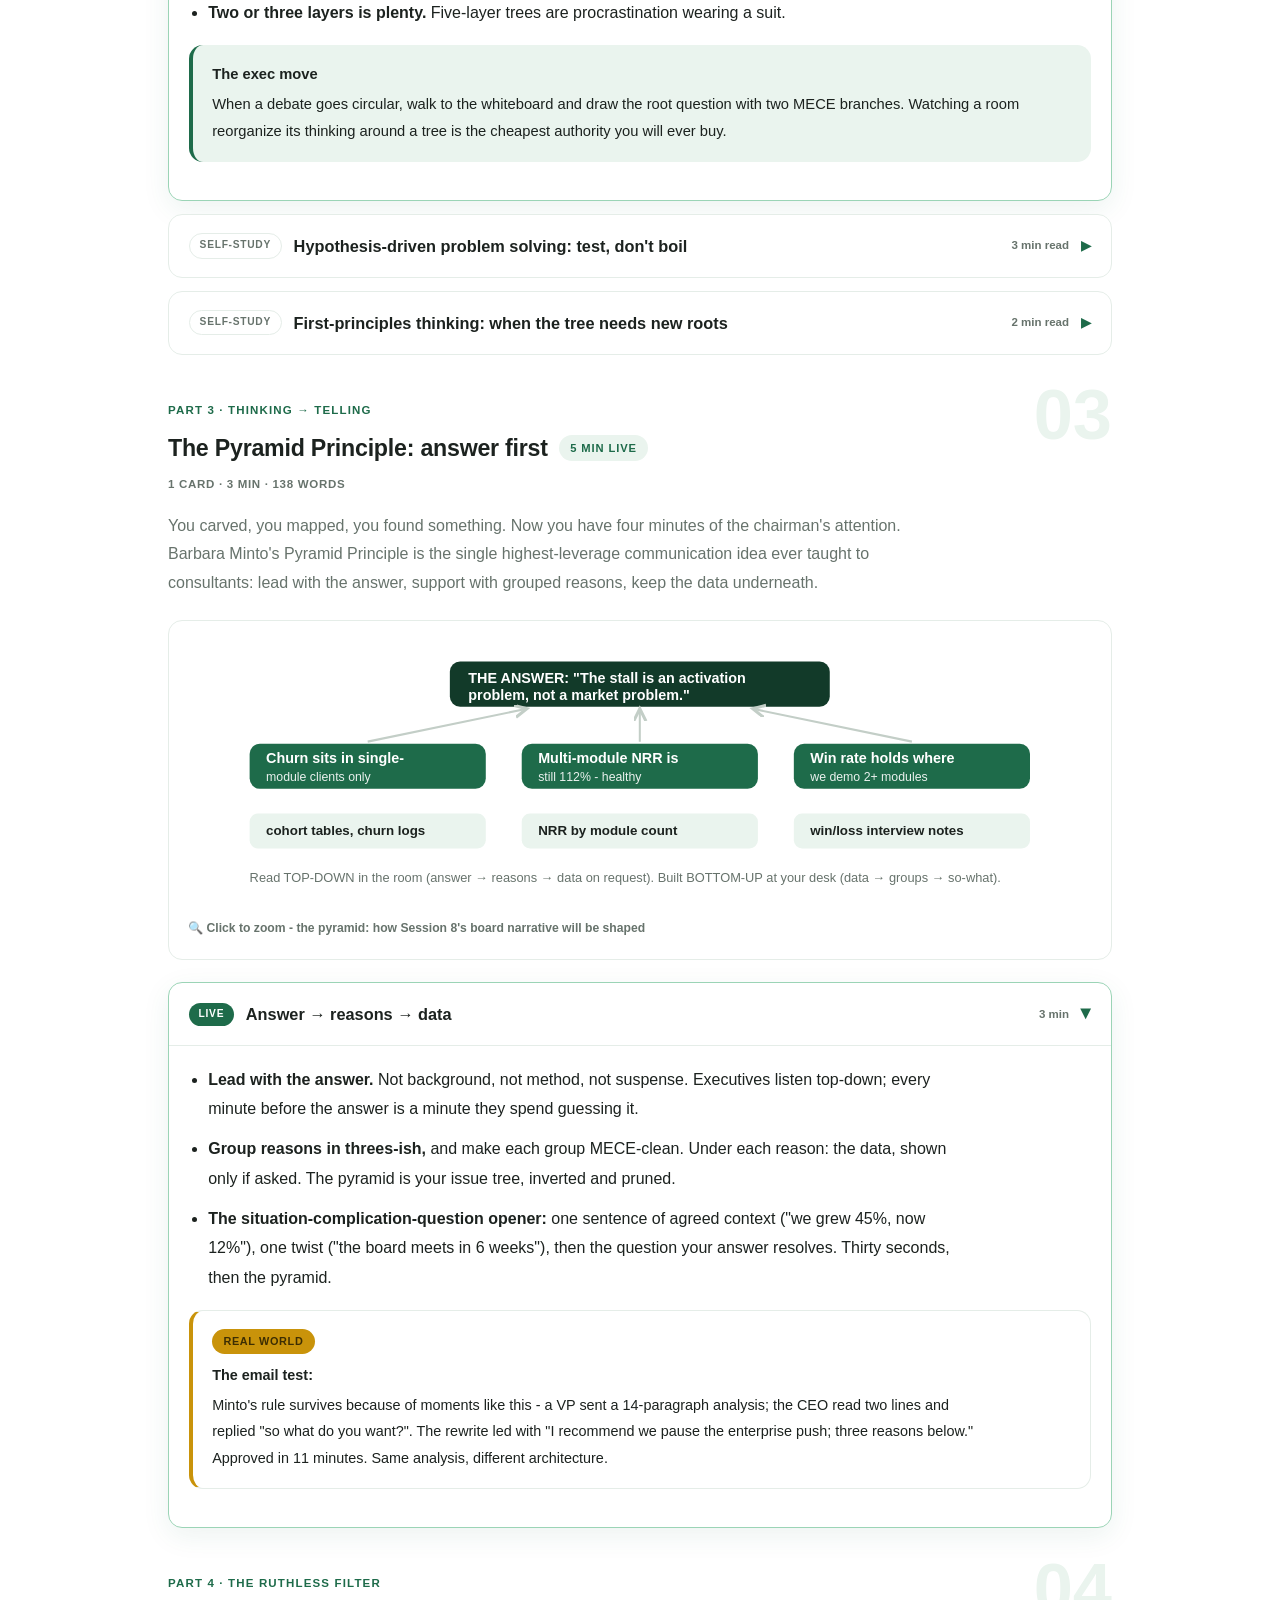
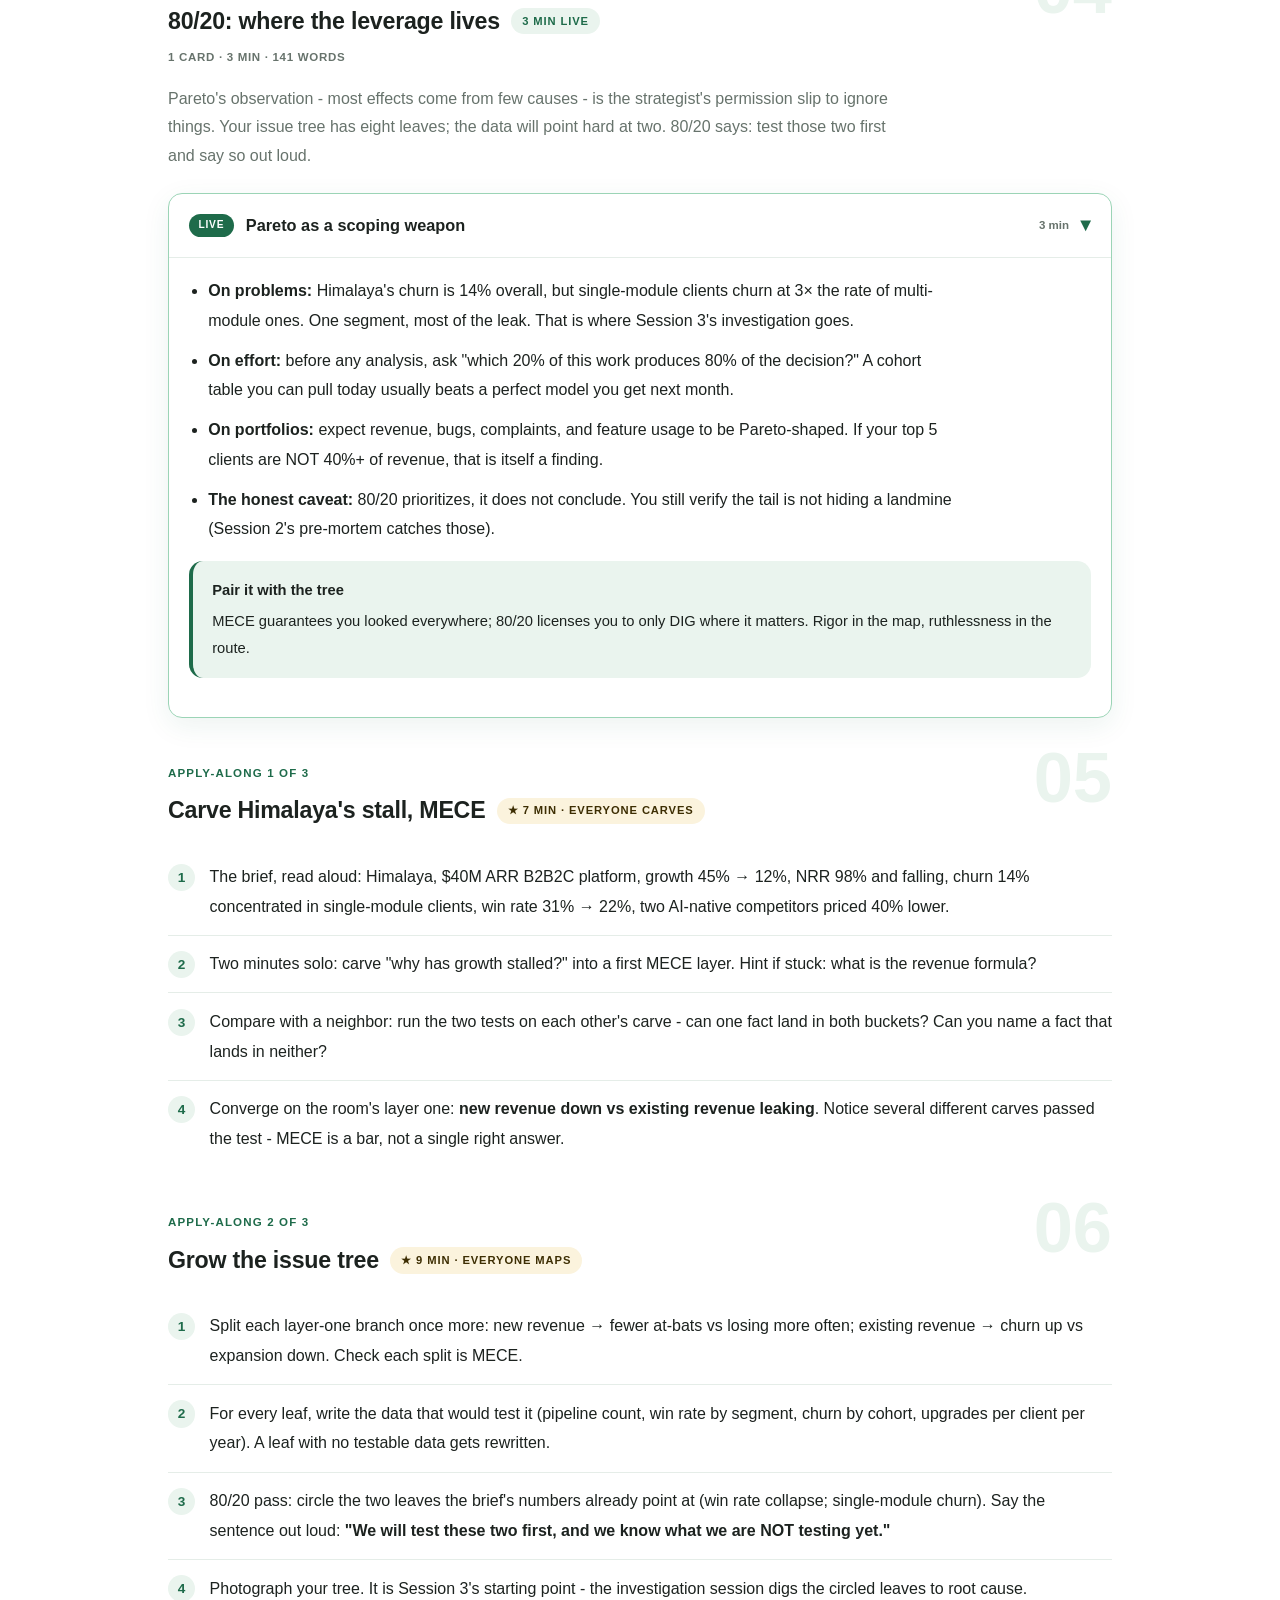
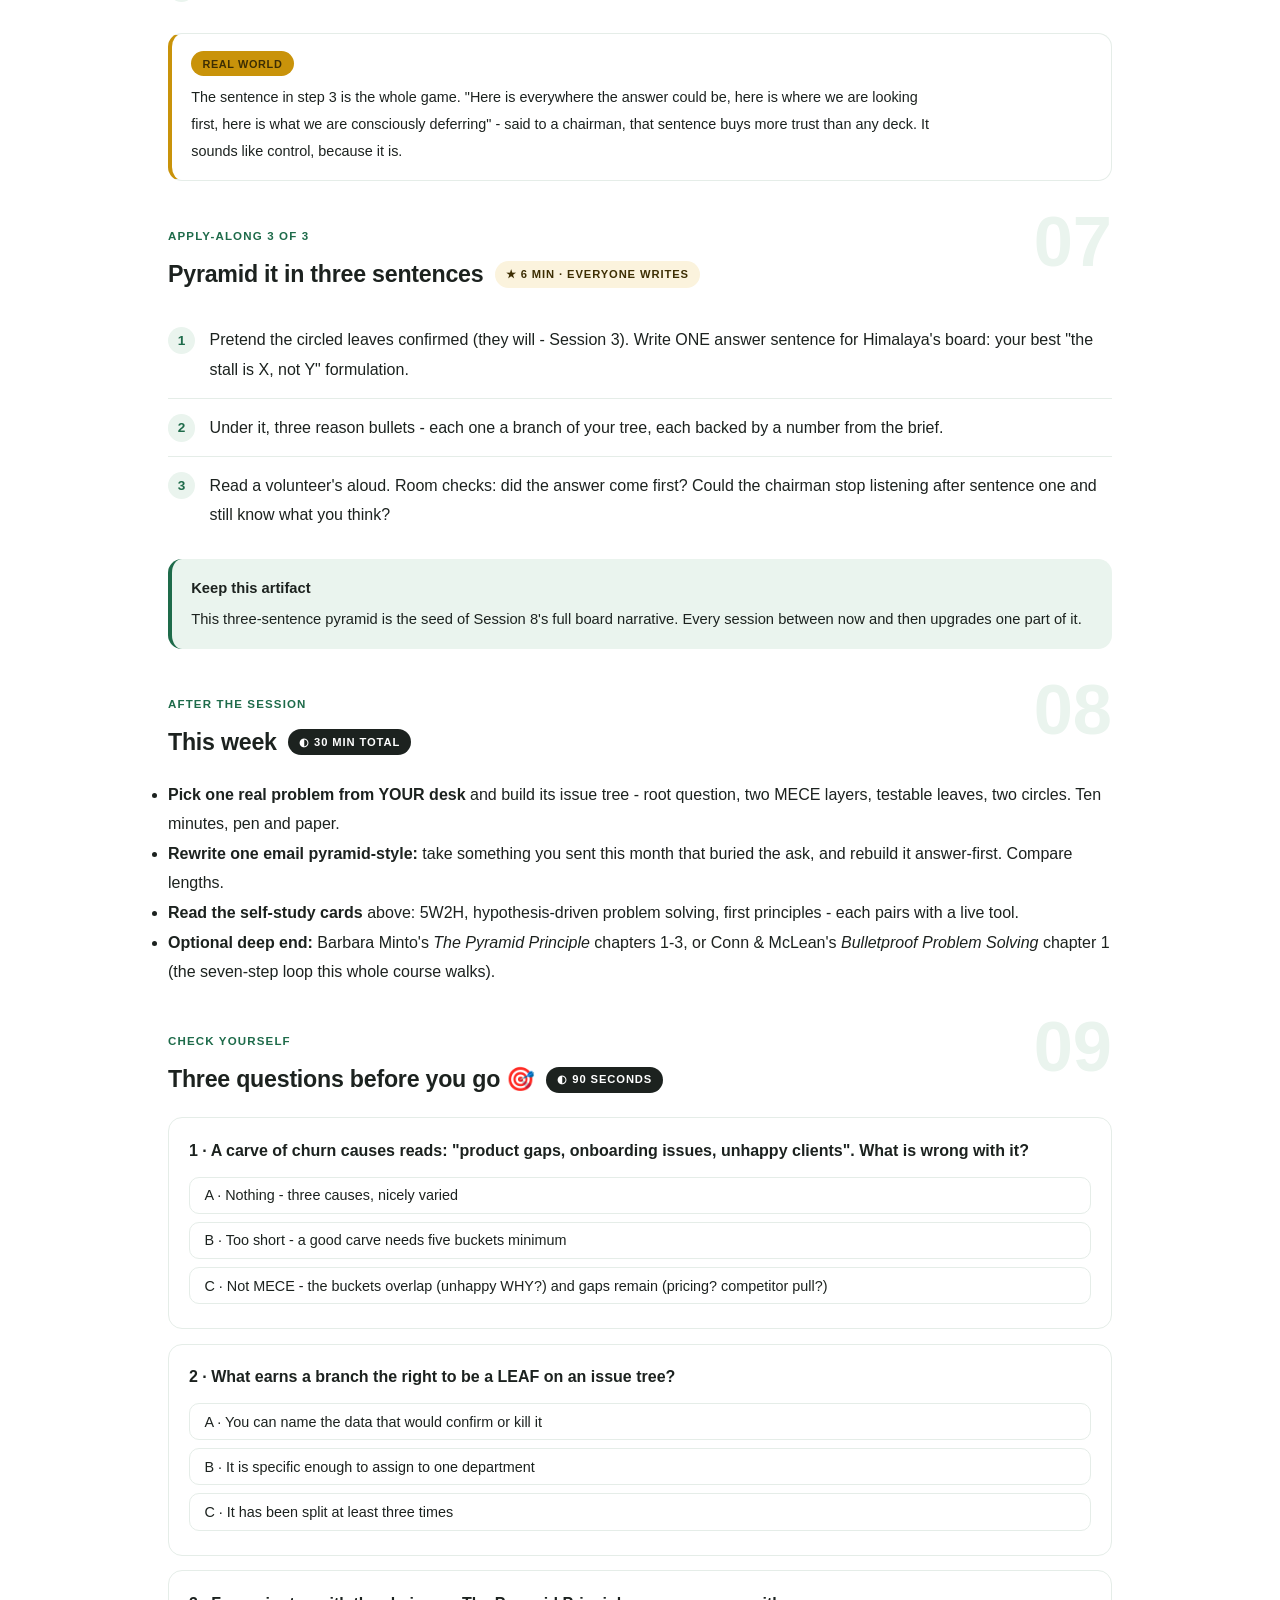
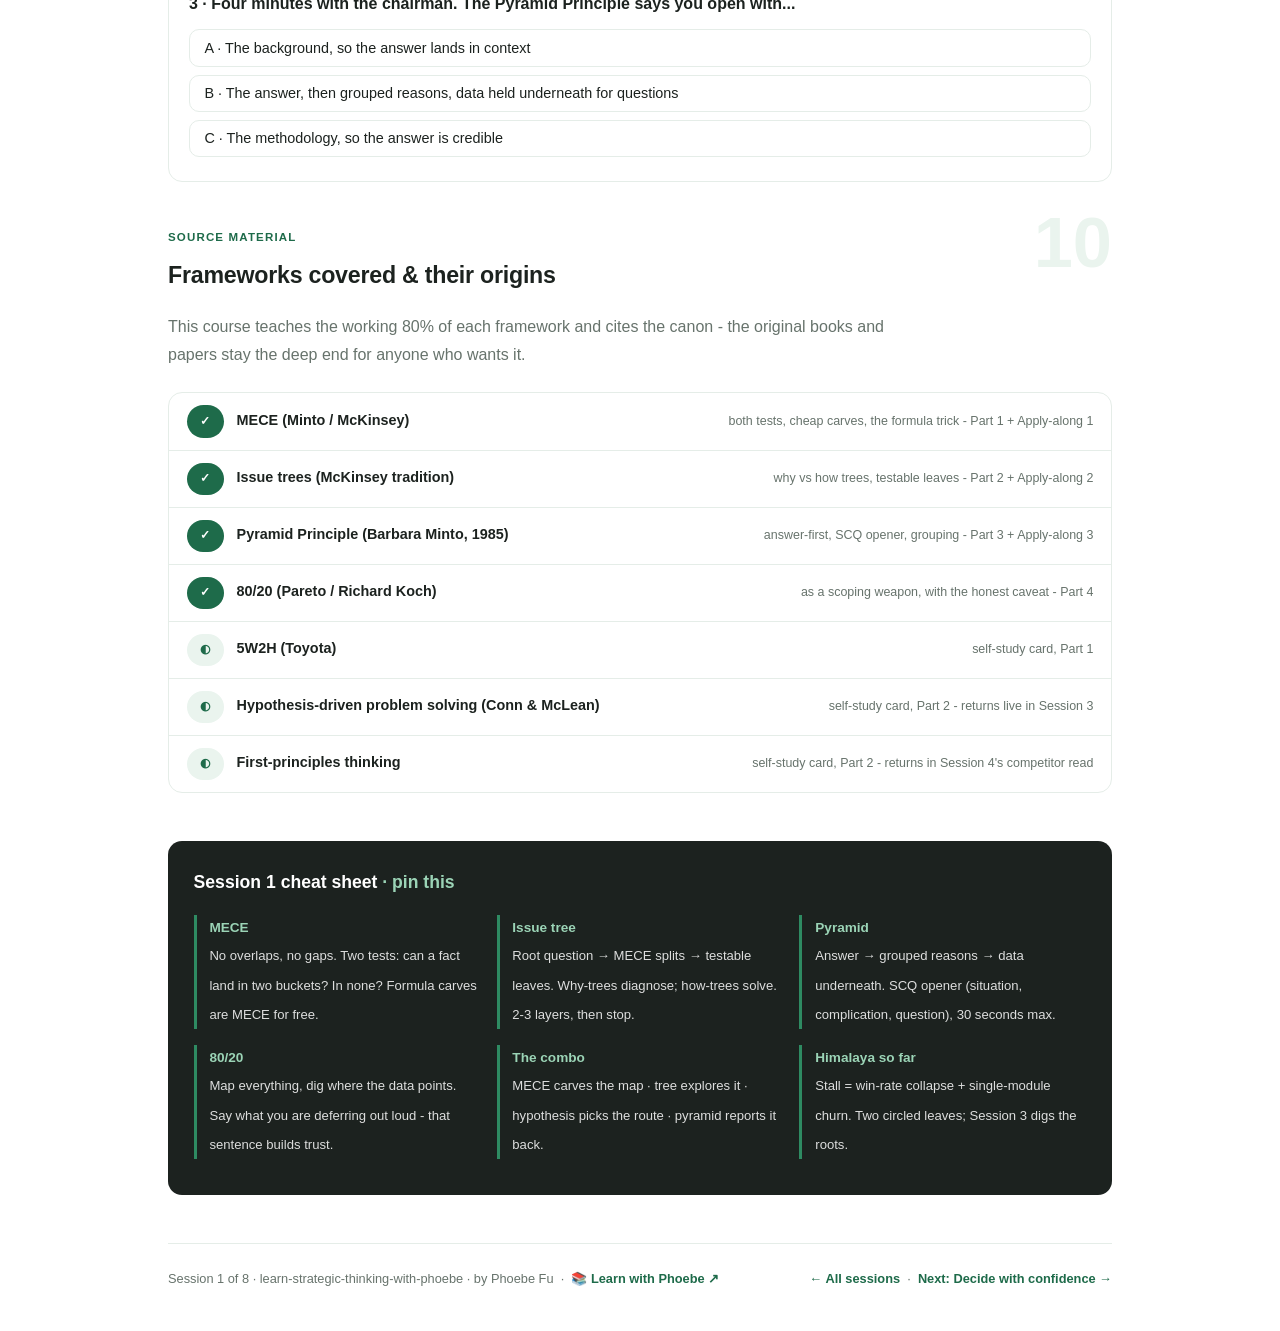
==== commit 7cbd5ed4: "Fix agenda band contrast, which was unreadable estate-wide The .agenda block hardcodes color:#fff on" ====
--- a/courses/01-think-like-a-strategist.html
+++ b/courses/01-think-like-a-strategist.html
@@ -3,8 +3,23 @@
 <head>
 <meta charset="UTF-8">
 <meta name="viewport" content="width=device-width, initial-scale=1.0">
+<!-- social:start -->
+<meta name="description" content="Most managers collect frameworks like souvenirs - a SWOT here, a canvas there - and still walk into the board meeting with opinions instead of structure. This course teaches 50+ thinking...">
+<meta property="og:type" content="article">
+<meta property="og:site_name" content="Learn with Phoebe">
+<meta property="og:title" content="Think like a strategist: structure before answers - learn strategic thinking with phoebe">
+<meta property="og:description" content="Most managers collect frameworks like souvenirs - a SWOT here, a canvas there - and still walk into the board meeting with opinions instead of structure. This course teaches 50+ thinking...">
+<meta property="og:url" content="https://phoebefu6.github.io/learn-strategic-thinking-with-phoebe/courses/01-think-like-a-strategist.html">
+<meta property="og:image" content="https://phoebefu6.github.io/learn-strategic-thinking-with-phoebe/assets/og-cover.png">
+<meta property="og:image:width" content="1200">
+<meta property="og:image:height" content="630">
+<meta name="twitter:card" content="summary_large_image">
+<meta name="twitter:title" content="Think like a strategist: structure before answers - learn strategic thinking with phoebe">
+<meta name="twitter:description" content="Most managers collect frameworks like souvenirs - a SWOT here, a canvas there - and still walk into the board meeting with opinions instead of structure. This course teaches 50+ thinking...">
+<meta name="twitter:image" content="https://phoebefu6.github.io/learn-strategic-thinking-with-phoebe/assets/og-cover.png">
+<!-- social:end -->
 <title>Session 1 · Think like a strategist - learn strategic thinking with phoebe</title>
-<link rel="stylesheet" href="../assets/style.css?v=16">
+<link rel="stylesheet" href="../assets/style.css?v=18">
 </head>
 <body>
 
@@ -453,6 +468,6 @@
 
 </main>
 
-<script src="../assets/app.js?v=16"></script>
+<script src="../assets/app.js?v=17"></script>
 </body>
 </html>
--- a/assets/style.css
+++ b/assets/style.css
@@ -87,9 +87,9 @@
 }
 .agenda span { padding: .45rem .3rem; white-space: nowrap; overflow: hidden; text-overflow: ellipsis; }
 .agenda .a1 { background: var(--indigo-deep); }
-.agenda .a2 { background: var(--indigo-mid); }
+.agenda .a2 { background: #2B825C; color: #fff; }
 .agenda .a3 { background: var(--amber); color: var(--amber-ink); }
-.agenda .a4 { background: var(--indigo-soft); }
+.agenda .a4 { background: var(--indigo-soft); color: var(--ink); }
 
 /* ---------- toolbar ---------- */
 .toolbar {
@@ -734,7 +734,8 @@
   /* long inline code tokens and nowrap chips are the two things that still
      forced the page sideways below 640px: let them break rather than push
      the layout. Inside the media query only - desktop is untouched. */
-  :not(pre) > code, .prompt-box span, code span { overflow-wrap: anywhere; word-break: break-word; }
+  :not(pre) > code, .prompt-box span, code span,
+  p span, li span, td span { overflow-wrap: anywhere; word-break: break-word; }
   .chip, .syn-chip, .pill, .mode, .tag { white-space: normal; max-width: 100%; }
 
   /* the agenda bar truncated its own labels into nonsense - stack it */
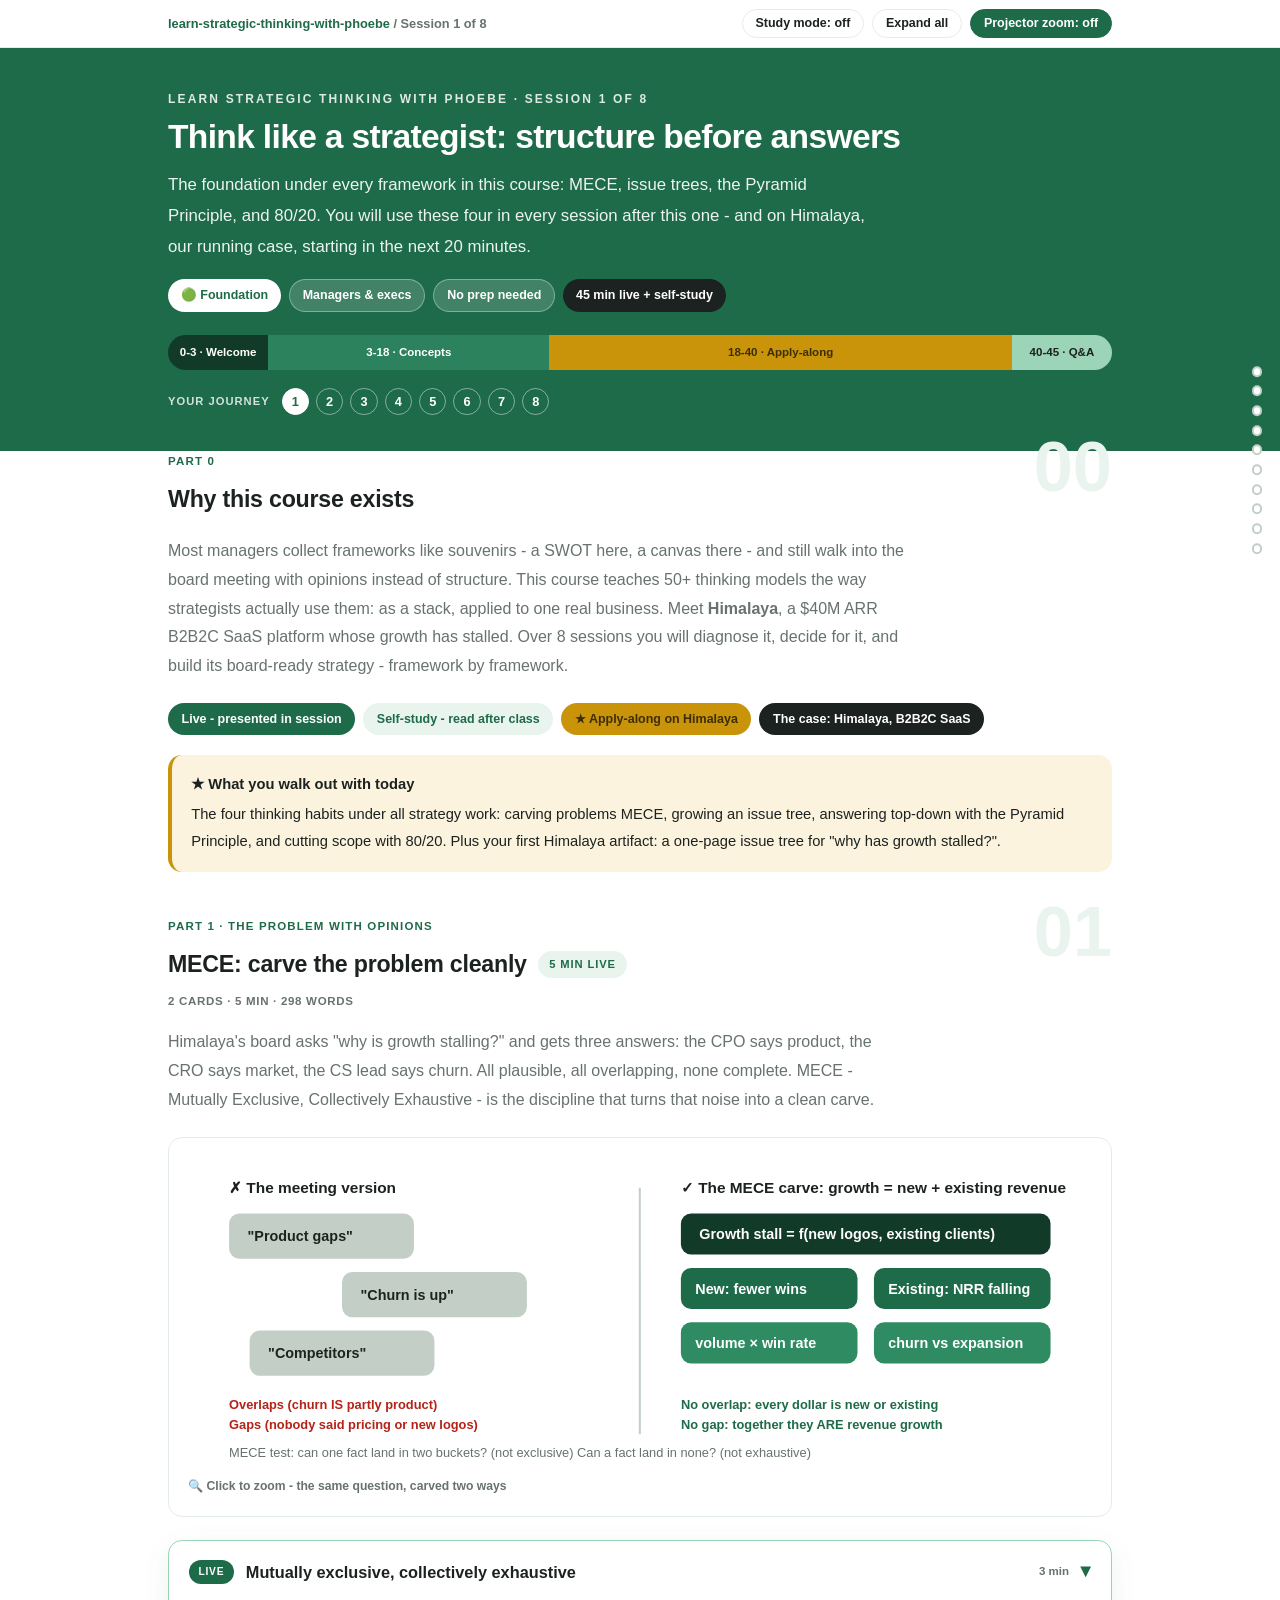
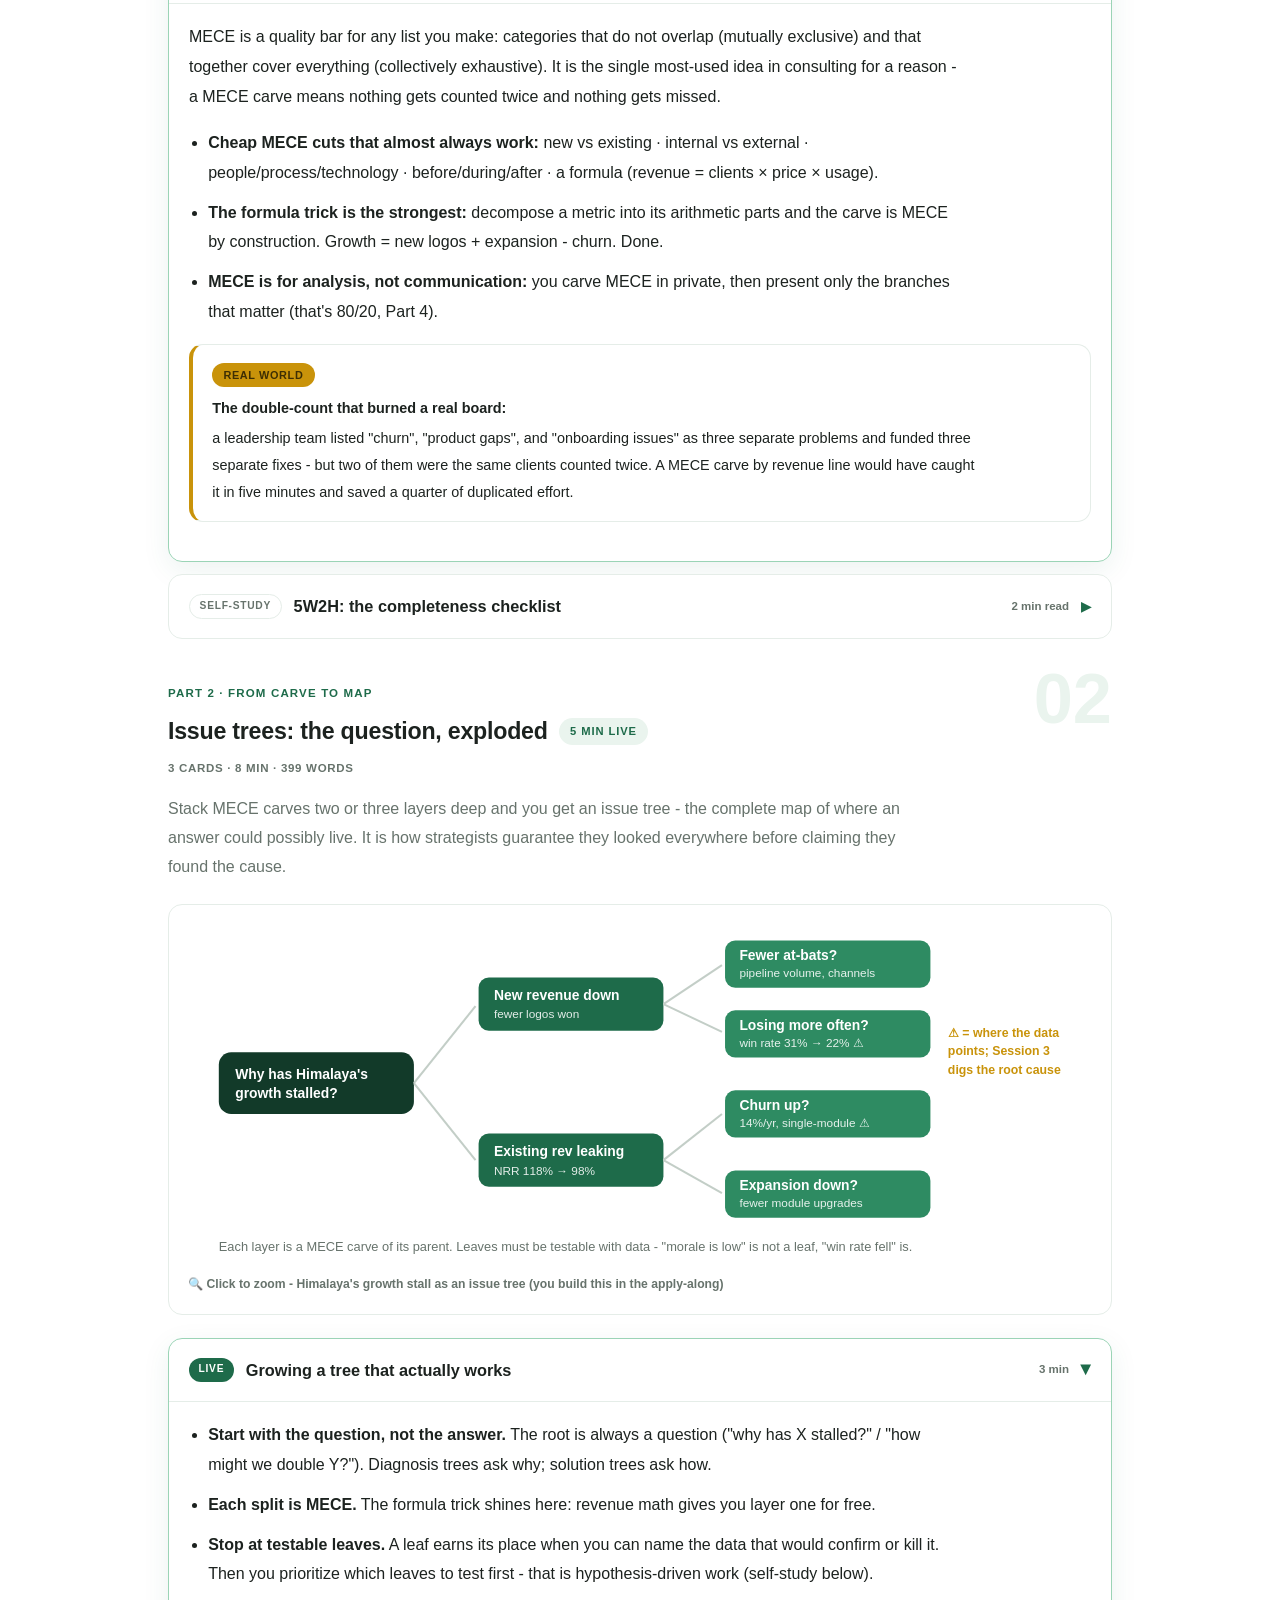
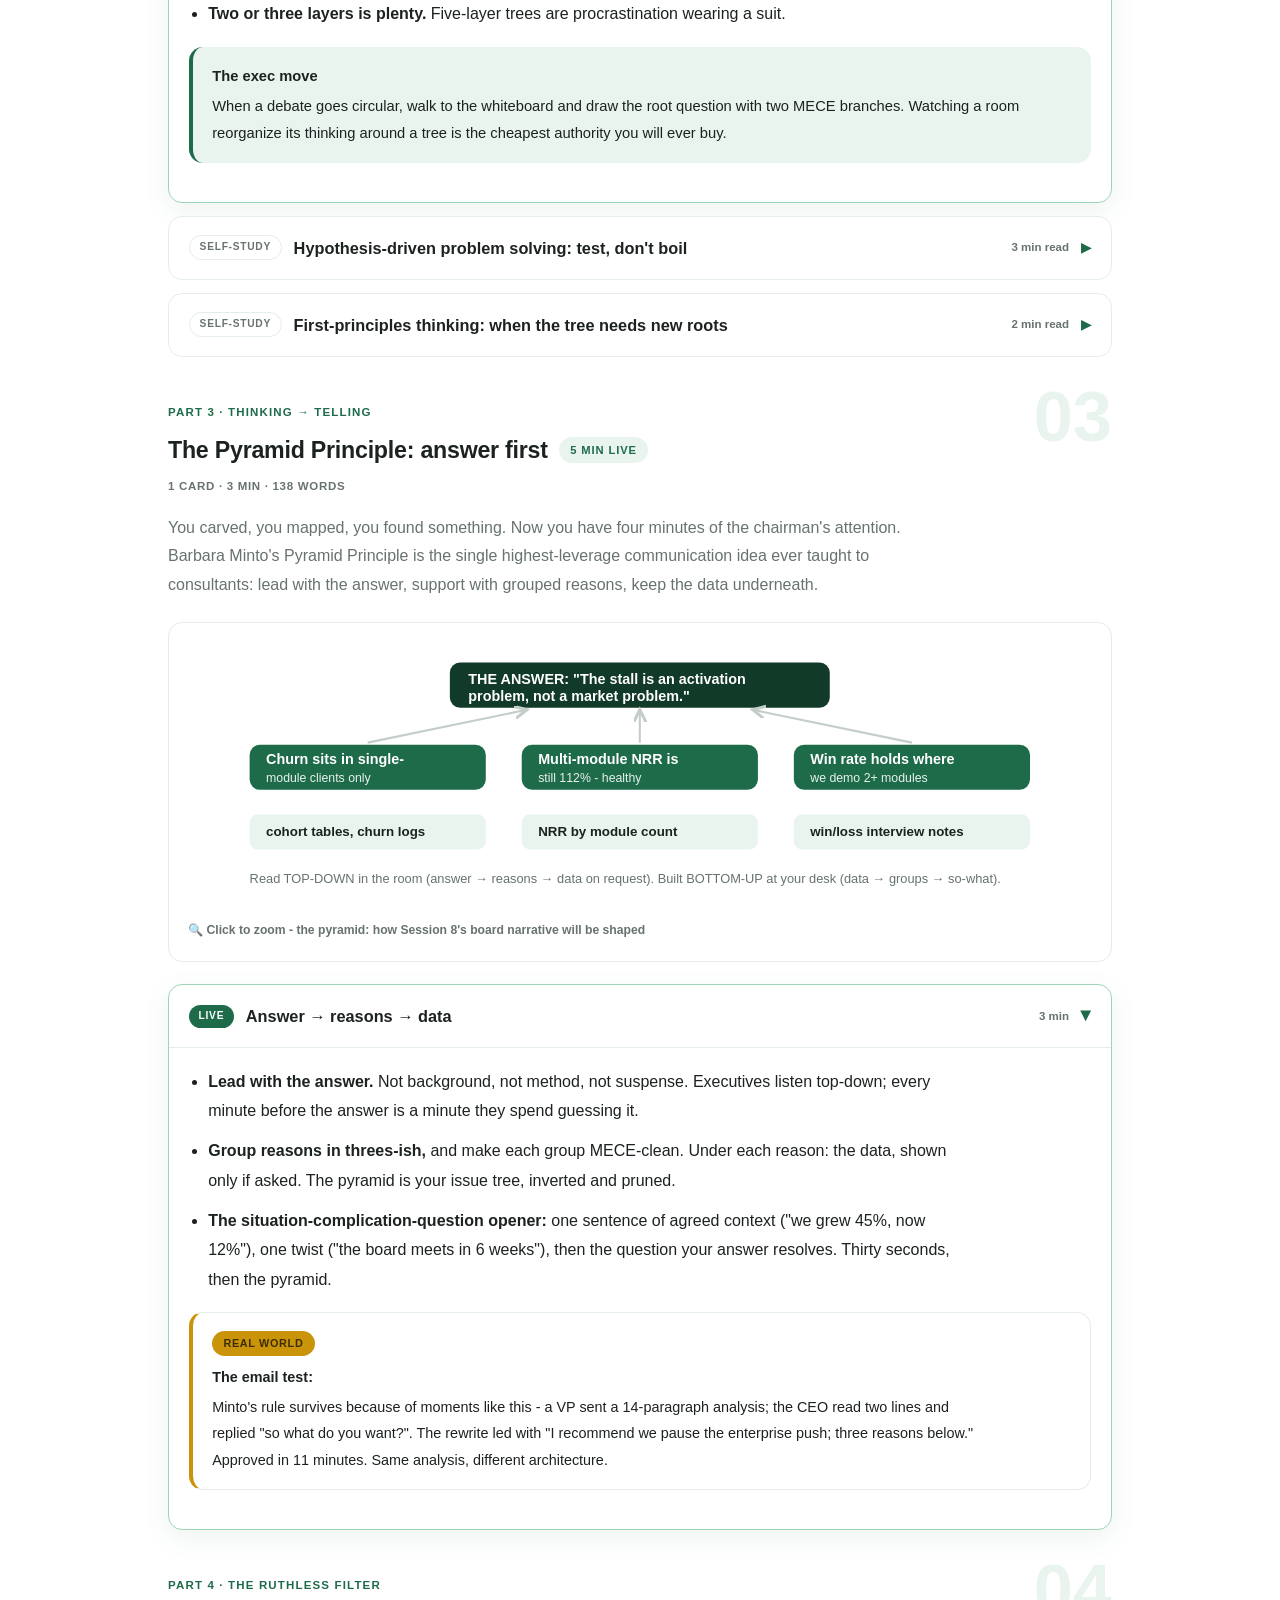
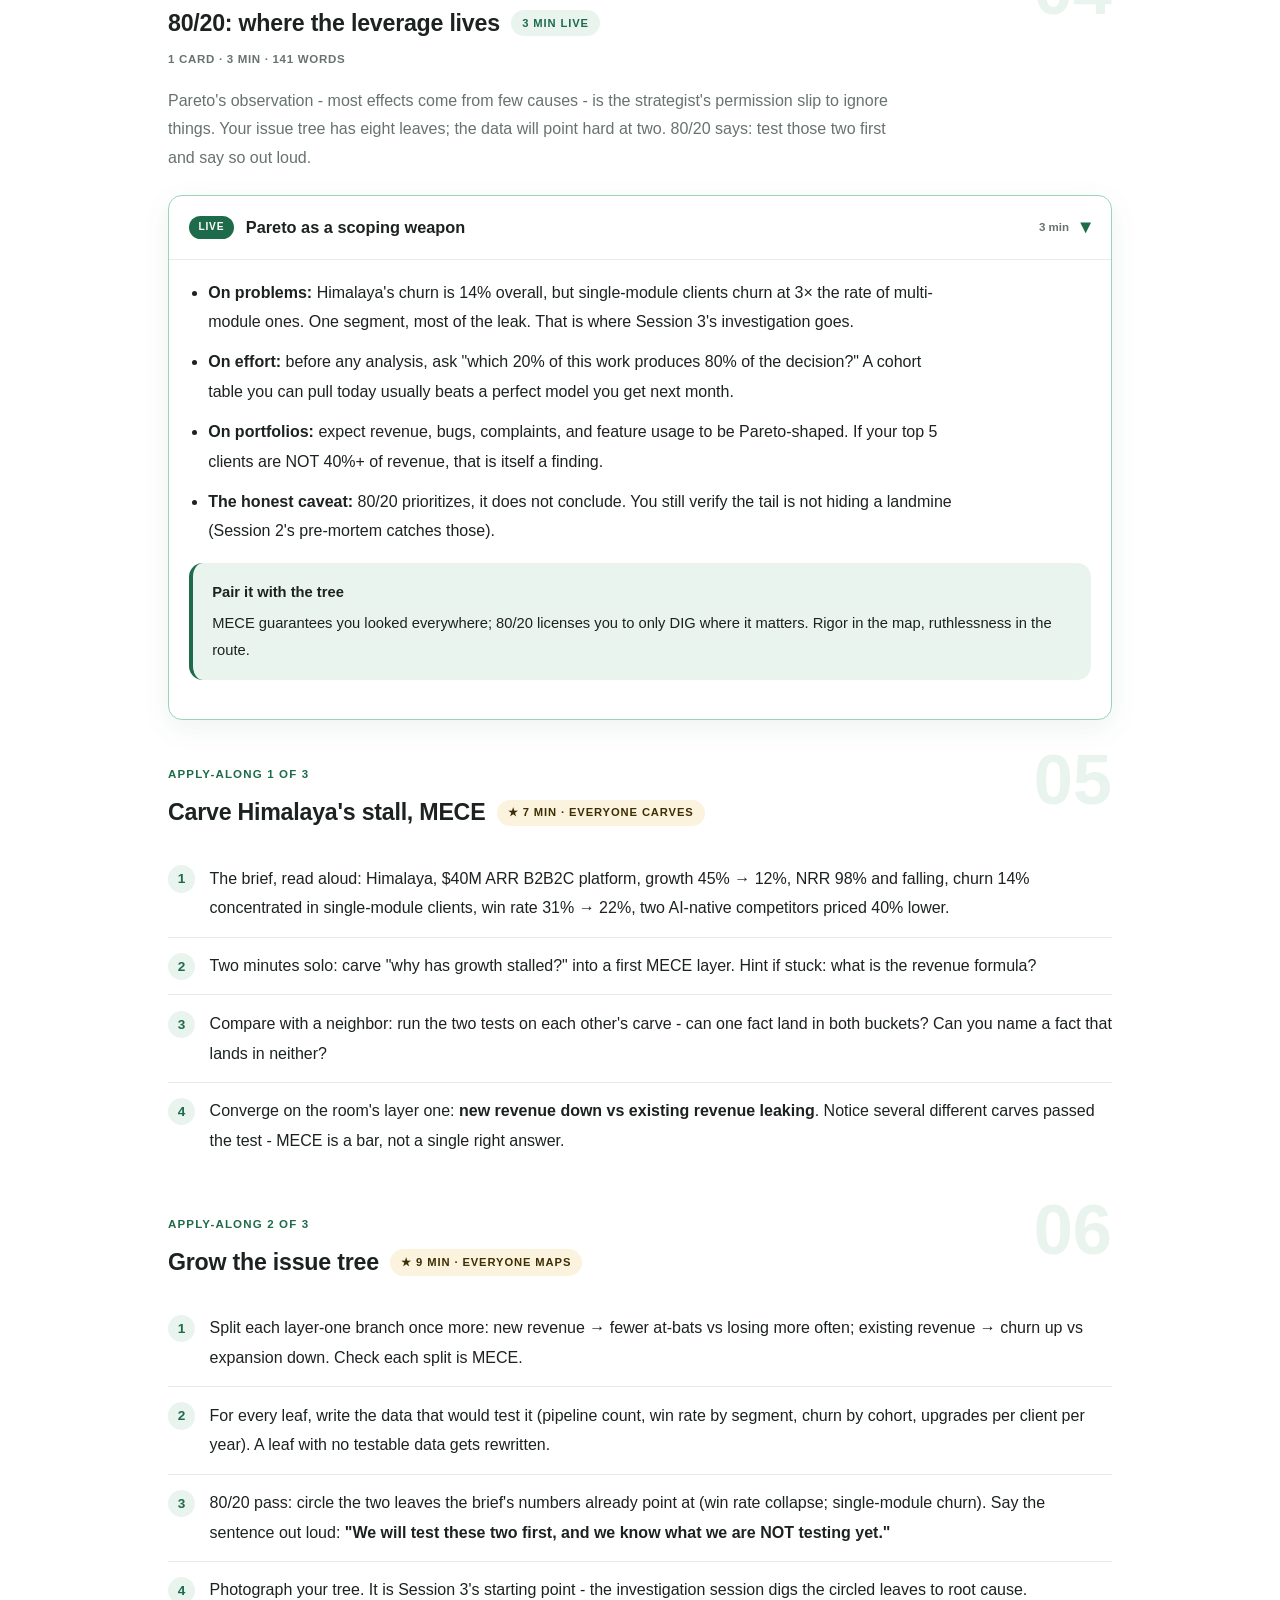
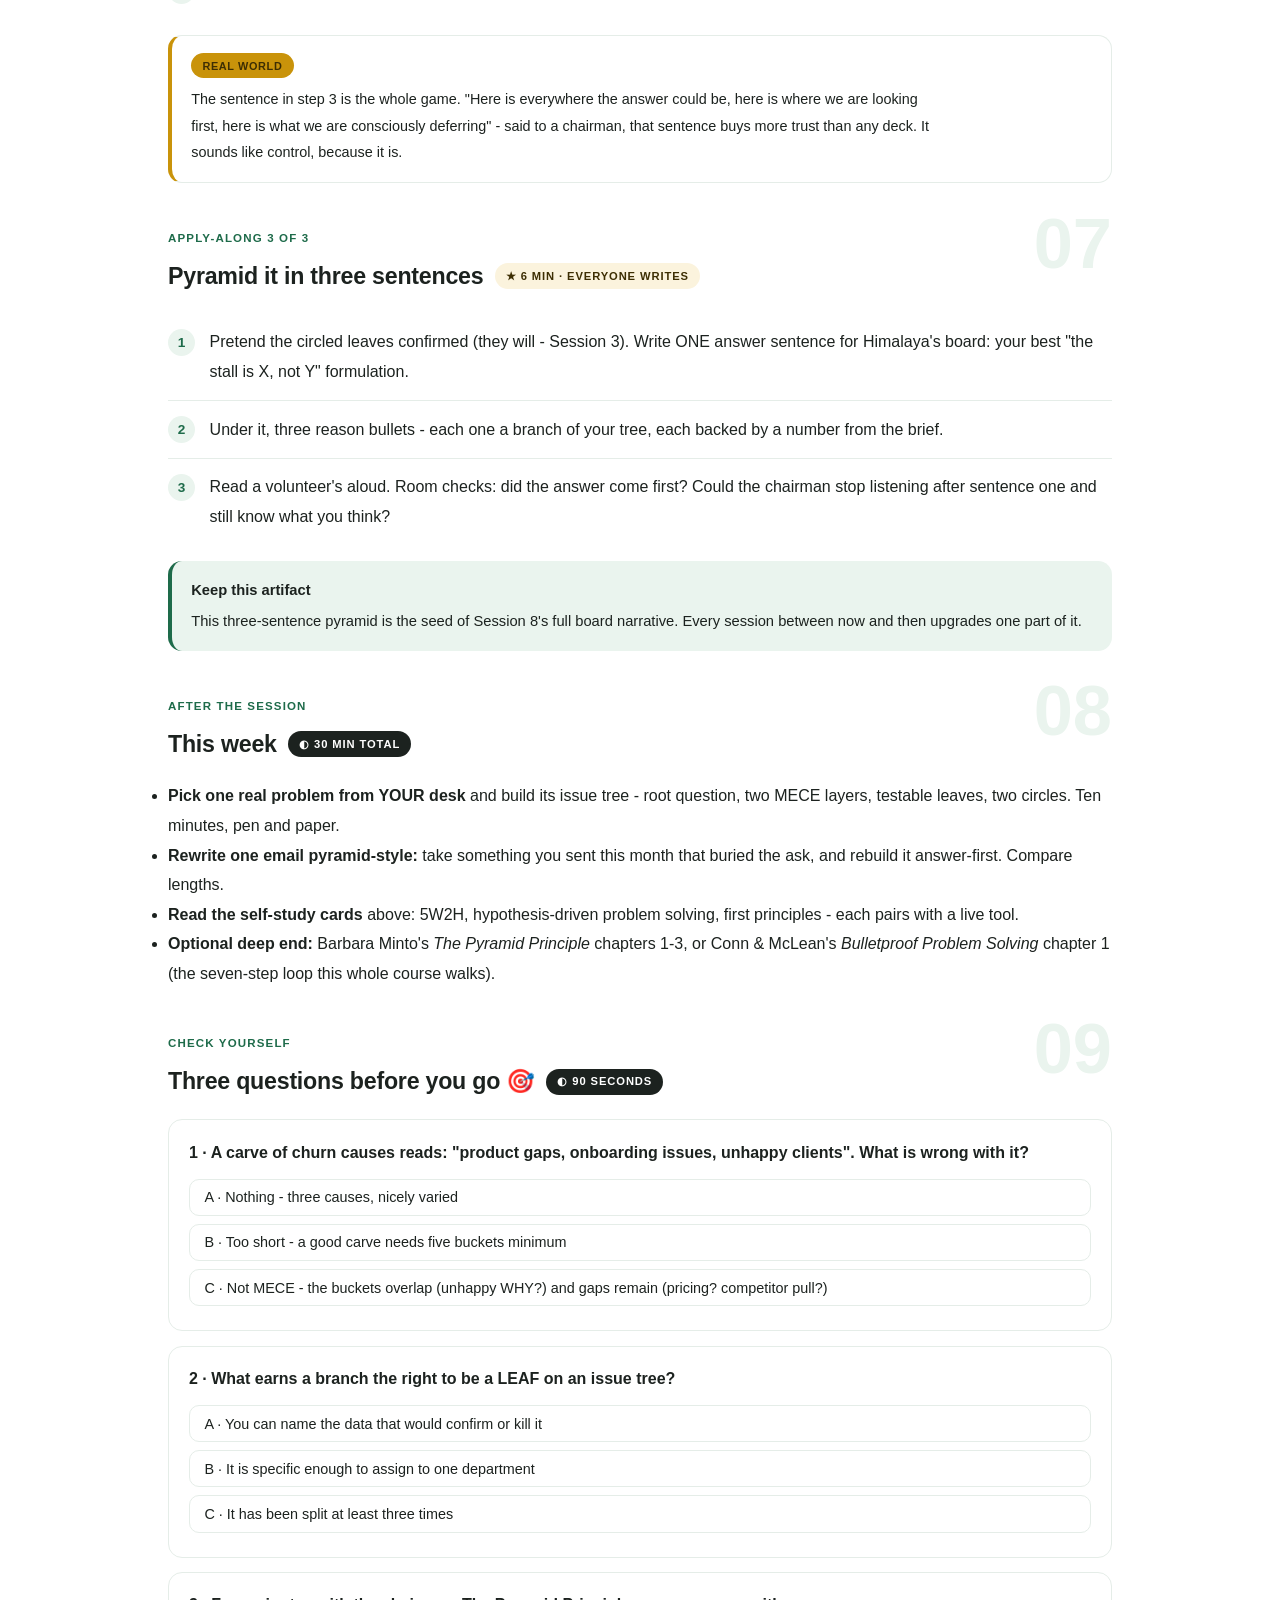
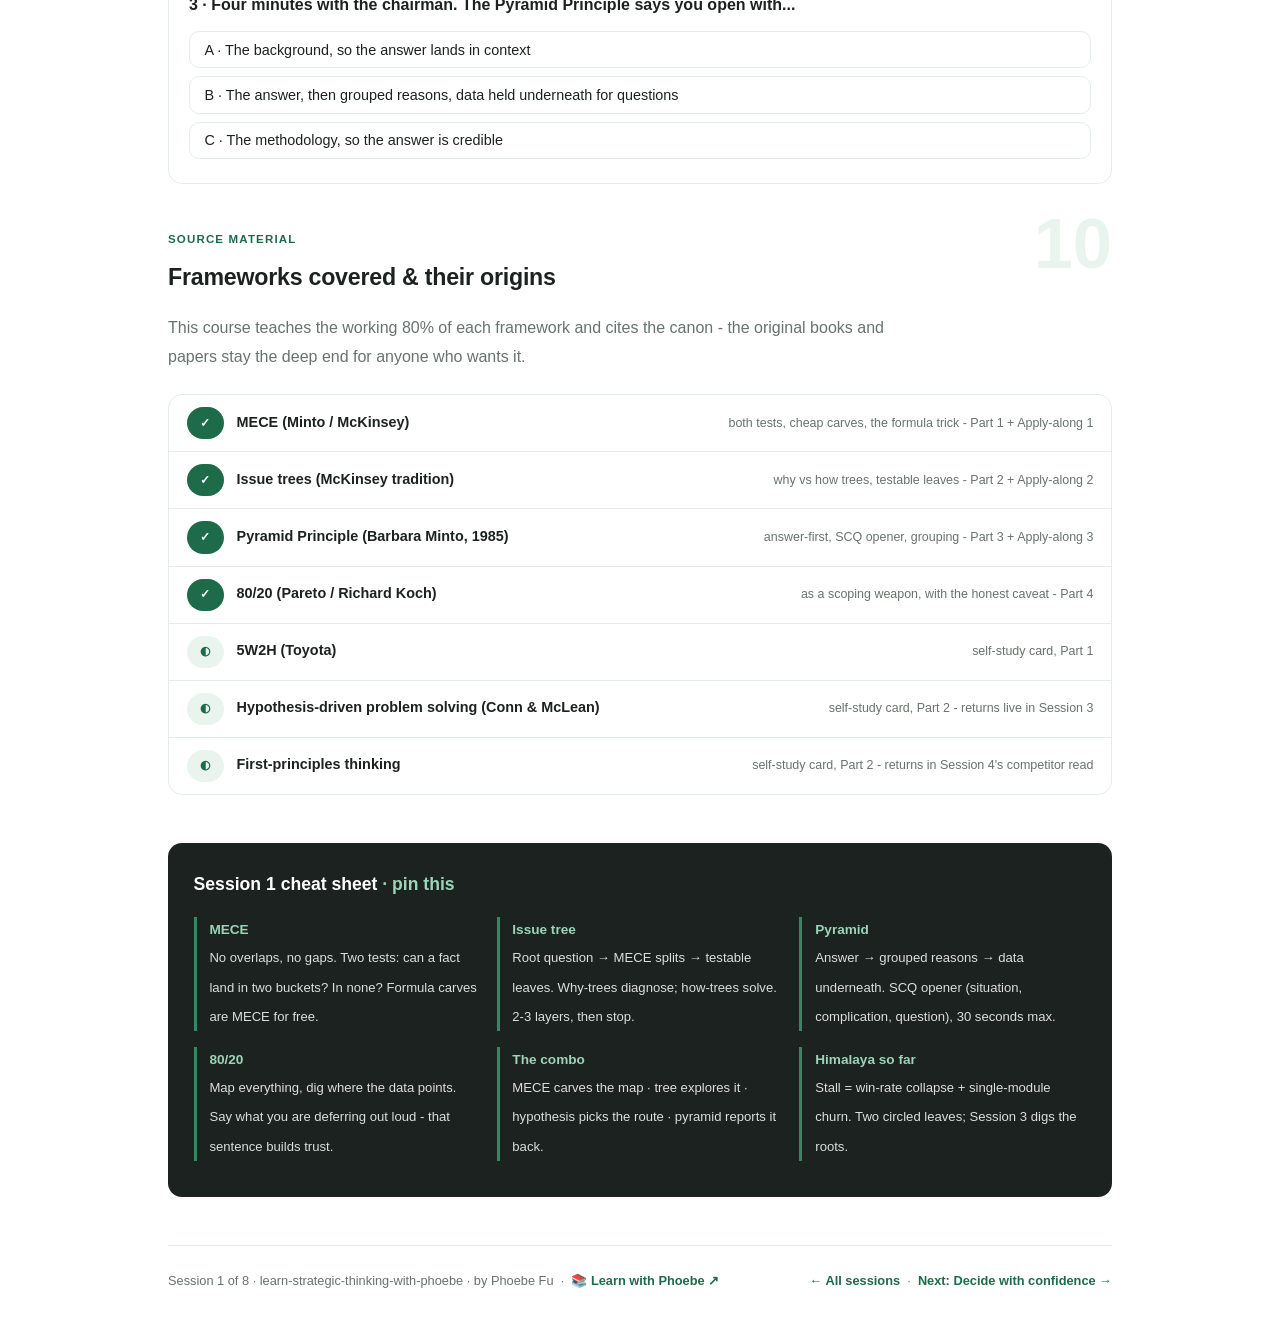
==== commit 2c05daf5: "Layout: code boxes stack under step text; toolbar is one row Shared-template defect, live estate-wid" ====
--- a/courses/01-think-like-a-strategist.html
+++ b/courses/01-think-like-a-strategist.html
@@ -19,7 +19,7 @@
 <meta name="twitter:image" content="https://phoebefu6.github.io/learn-strategic-thinking-with-phoebe/assets/og-cover.png">
 <!-- social:end -->
 <title>Session 1 · Think like a strategist - learn strategic thinking with phoebe</title>
-<link rel="stylesheet" href="../assets/style.css?v=18">
+<link rel="stylesheet" href="../assets/style.css?v=20">
 </head>
 <body>
 
--- a/assets/style.css
+++ b/assets/style.css
@@ -101,8 +101,9 @@
   border-bottom: 1px solid var(--hairline);
   padding: .55rem 0;
 }
-.toolbar .wrap { display: flex; align-items: center; gap: .6rem; }
-.toolbar .crumb { font-size: .8rem; color: var(--muted); font-weight: 600; margin-right: auto; }
+.toolbar .wrap { display: flex; align-items: center; gap: .5rem; flex-wrap: nowrap; }
+.toolbar .crumb { font-size: .8rem; color: var(--muted); font-weight: 600; margin-right: auto; min-width: 0; white-space: nowrap; overflow: hidden; text-overflow: ellipsis; }
+.toolbar .btn { white-space: nowrap; flex: none; padding: .38rem .8rem; font-size: .78rem; line-height: 1.2; }
 .toolbar .crumb a { color: var(--indigo); text-decoration: none; }
 .btn {
   border: 1px solid var(--hairline);
@@ -302,11 +303,15 @@
 /* ---------- demo steps ---------- */
 .steps { counter-reset: step; margin: .6rem 0 1rem; }
 .step {
-  display: flex;
-  gap: .9rem;
+  display: grid;
+  grid-template-columns: max-content minmax(0, 1fr);
+  column-gap: .9rem;
+  row-gap: .2rem;
   padding: .85rem 0;
   border-bottom: .5px solid var(--hairline);
 }
+.step > * { grid-column: 2; min-width: 0; }
+.step > .prompt-box { margin: .8rem 0 .4rem; }
 .step:last-child { border-bottom: none; }
 .step::before {
   counter-increment: step;
@@ -727,7 +732,10 @@
   /* 44px tap targets */
   details.card summary { min-height: 44px; }
   .qopt { min-height: 44px; display: flex; align-items: center; padding: .7rem .9rem; }
-  .toolbar .btn, .pagefoot a { min-height: 44px; display: inline-flex; align-items: center; }
+  .toolbar .btn, .pagefoot a { min-height: 44px; display: inline-flex; align-items: center; justify-content: center; }
+  .toolbar .crumb, .toolbar #zoom-toggle { display: none; }
+  .toolbar .btn { flex: 1 1 0; padding: .3rem .4rem; font-size: .72rem; }
+  table.clean { display: block; overflow-x: auto; -webkit-overflow-scrolling: touch; }
 }
 
 @media (max-width: 640px) {
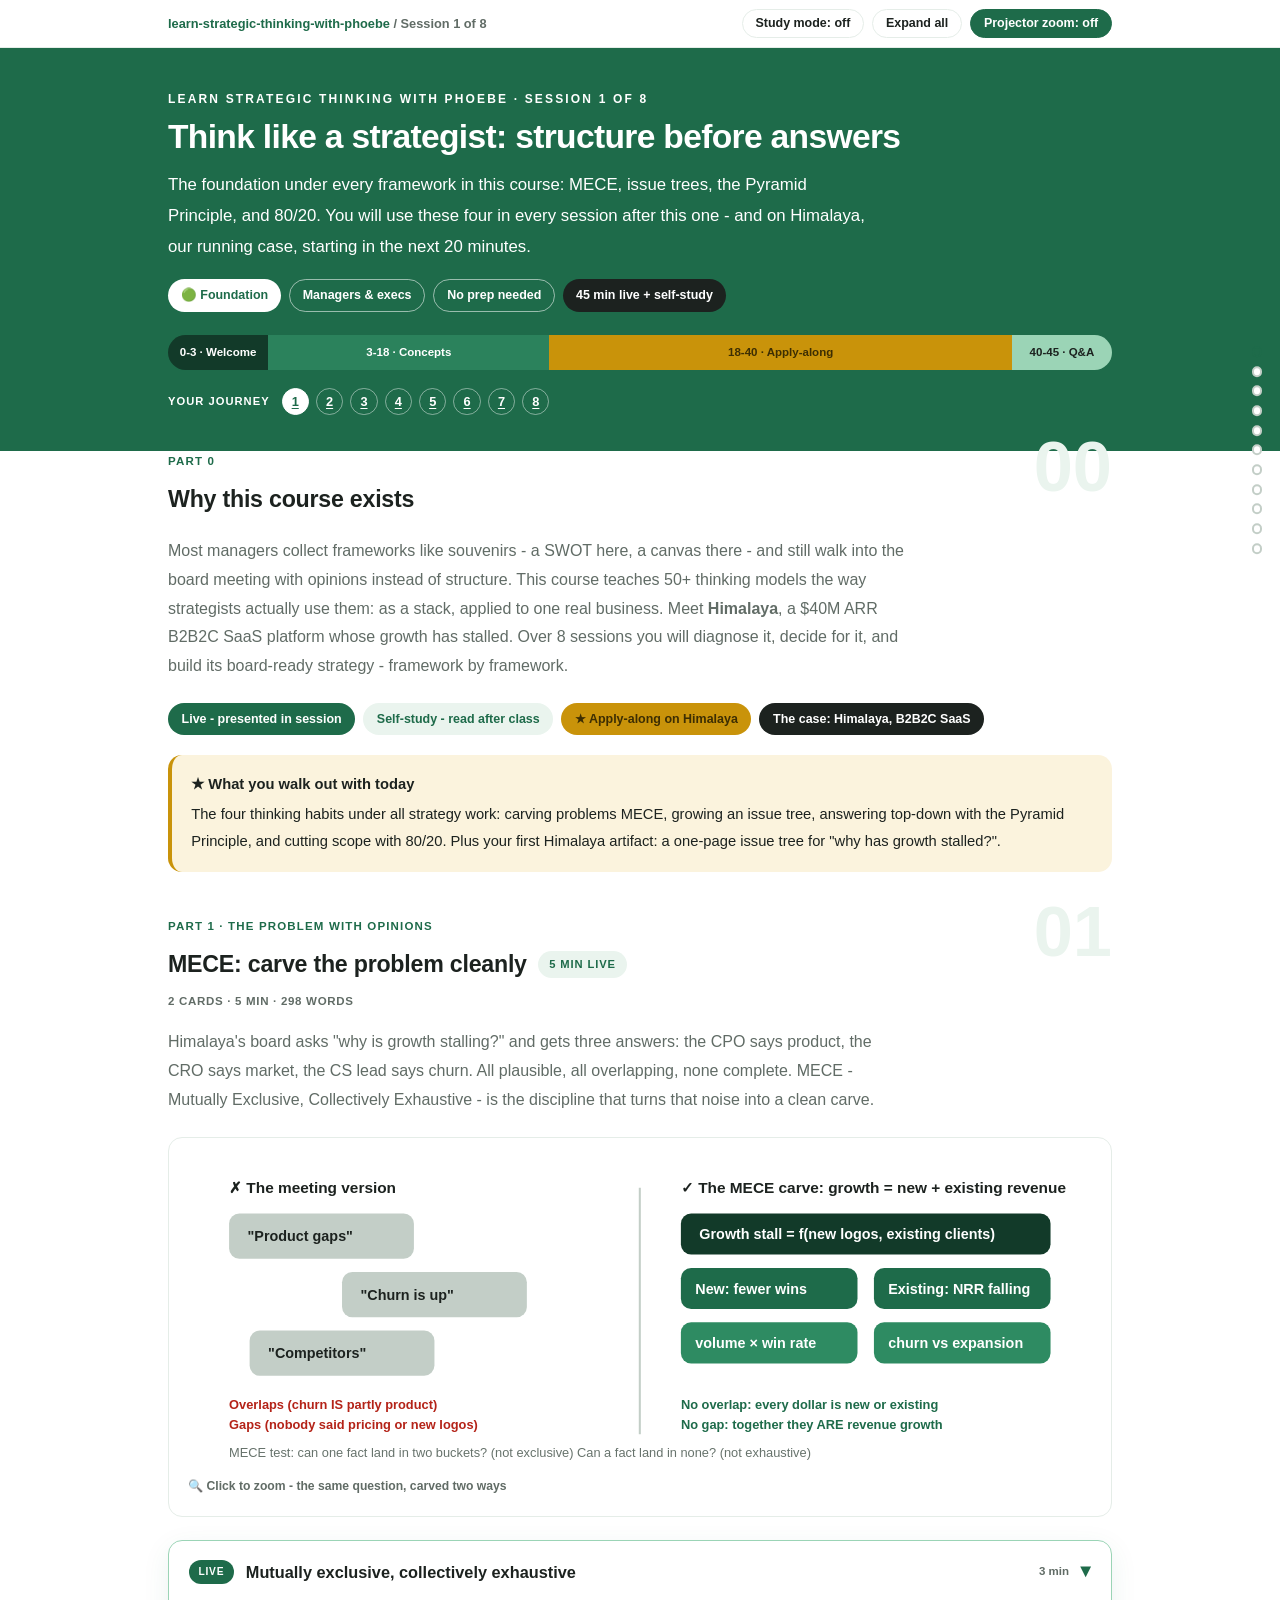
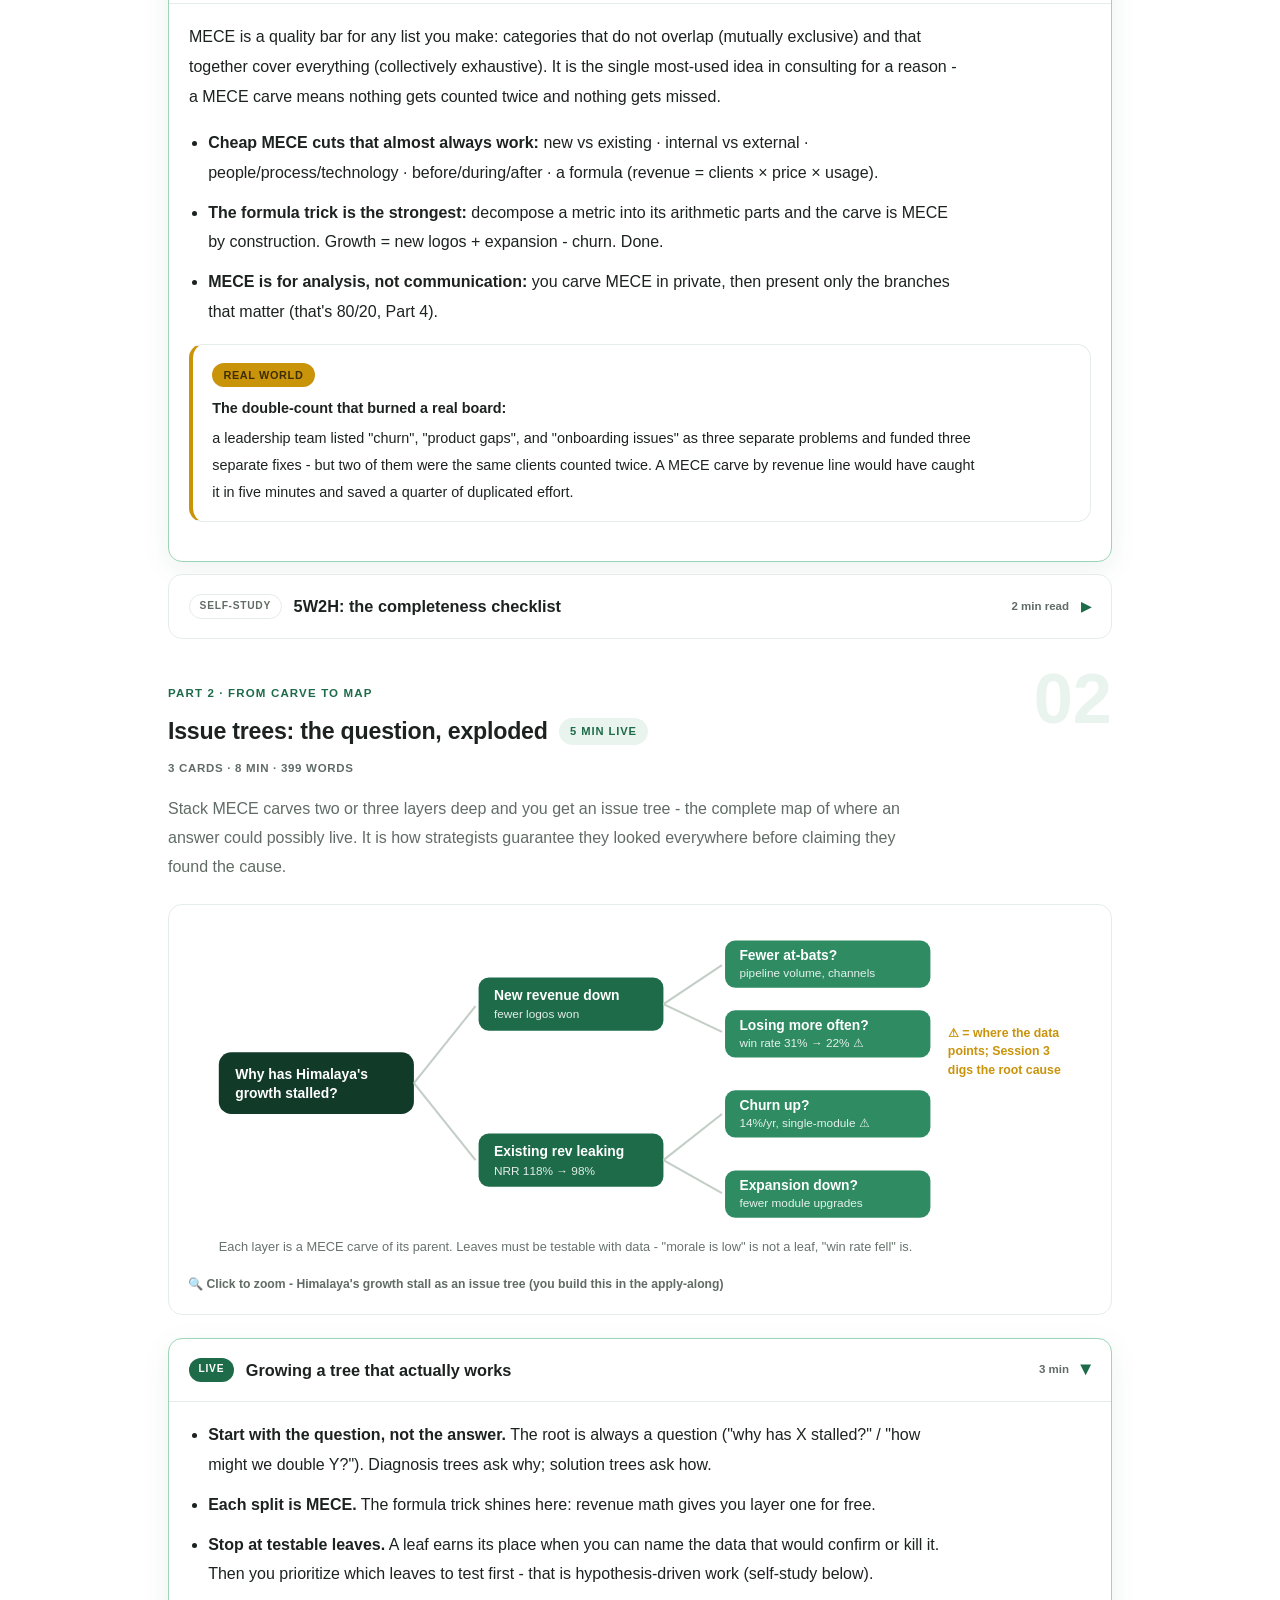
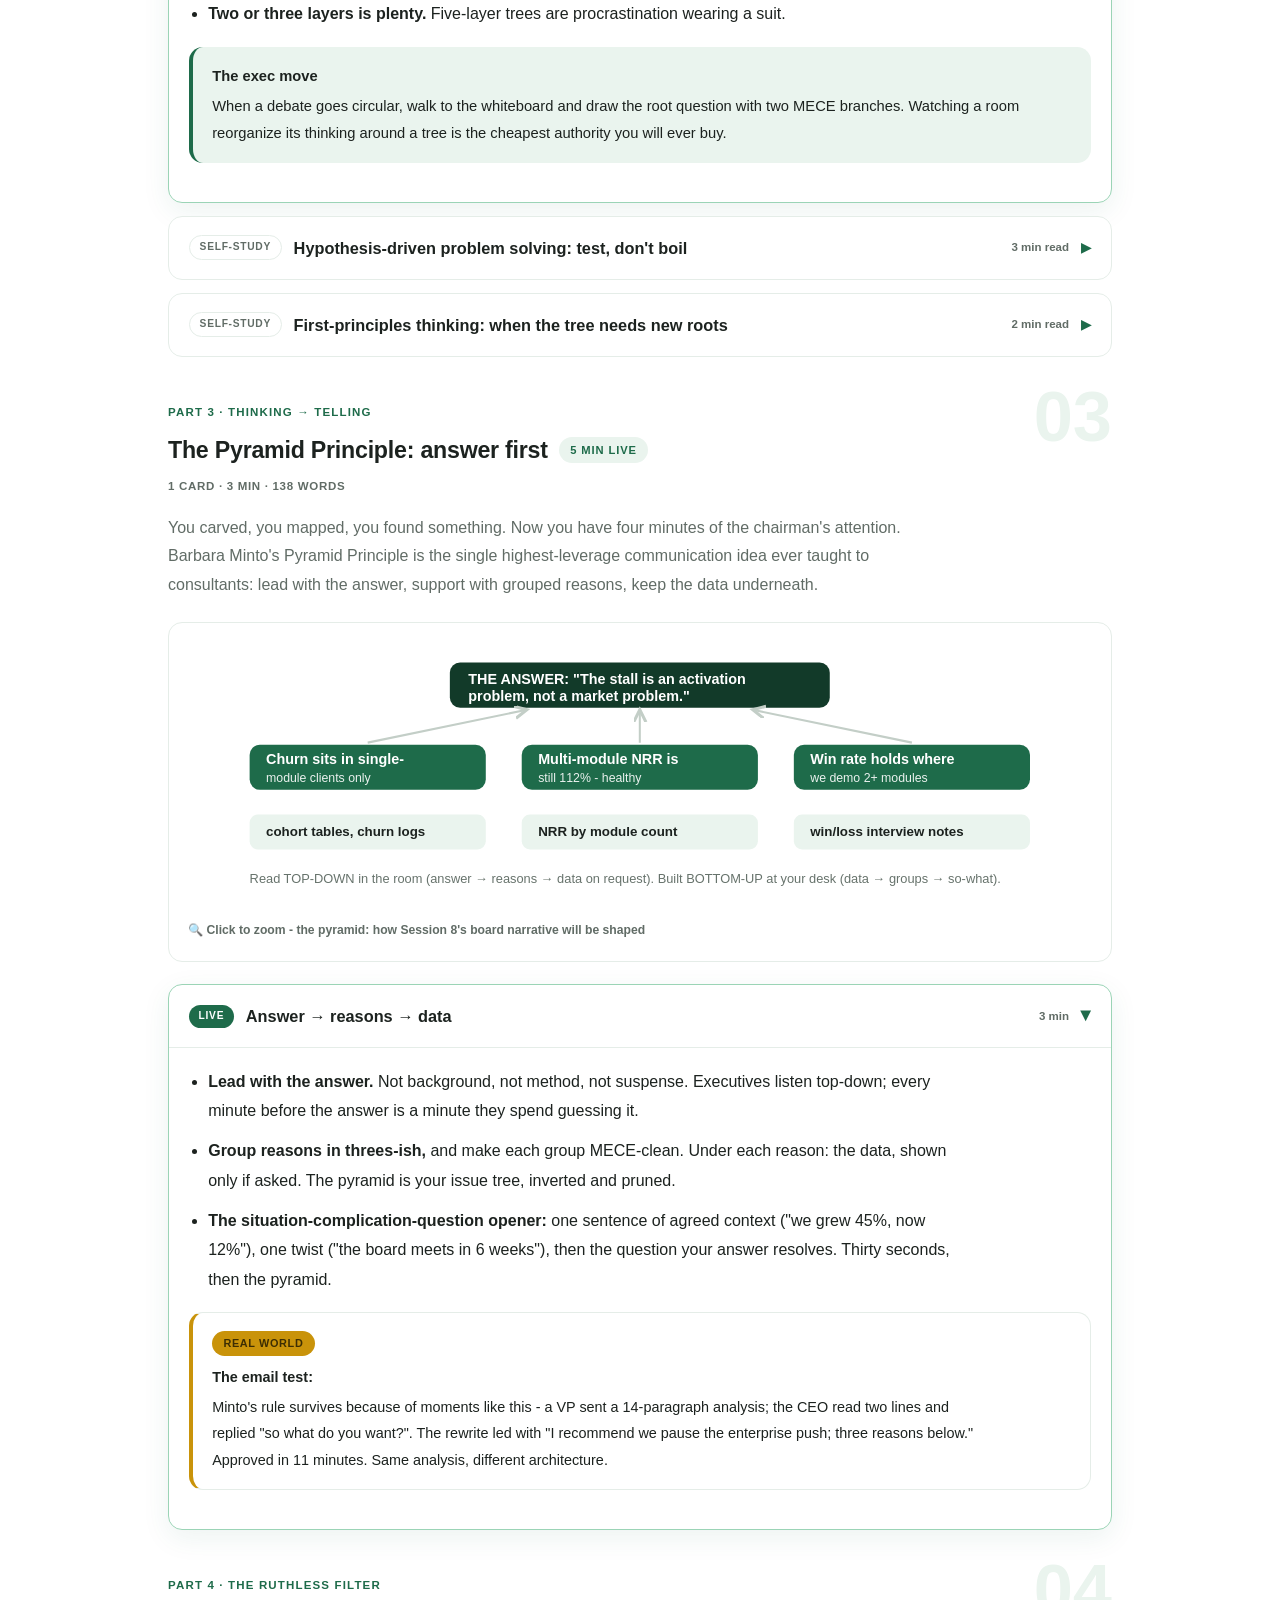
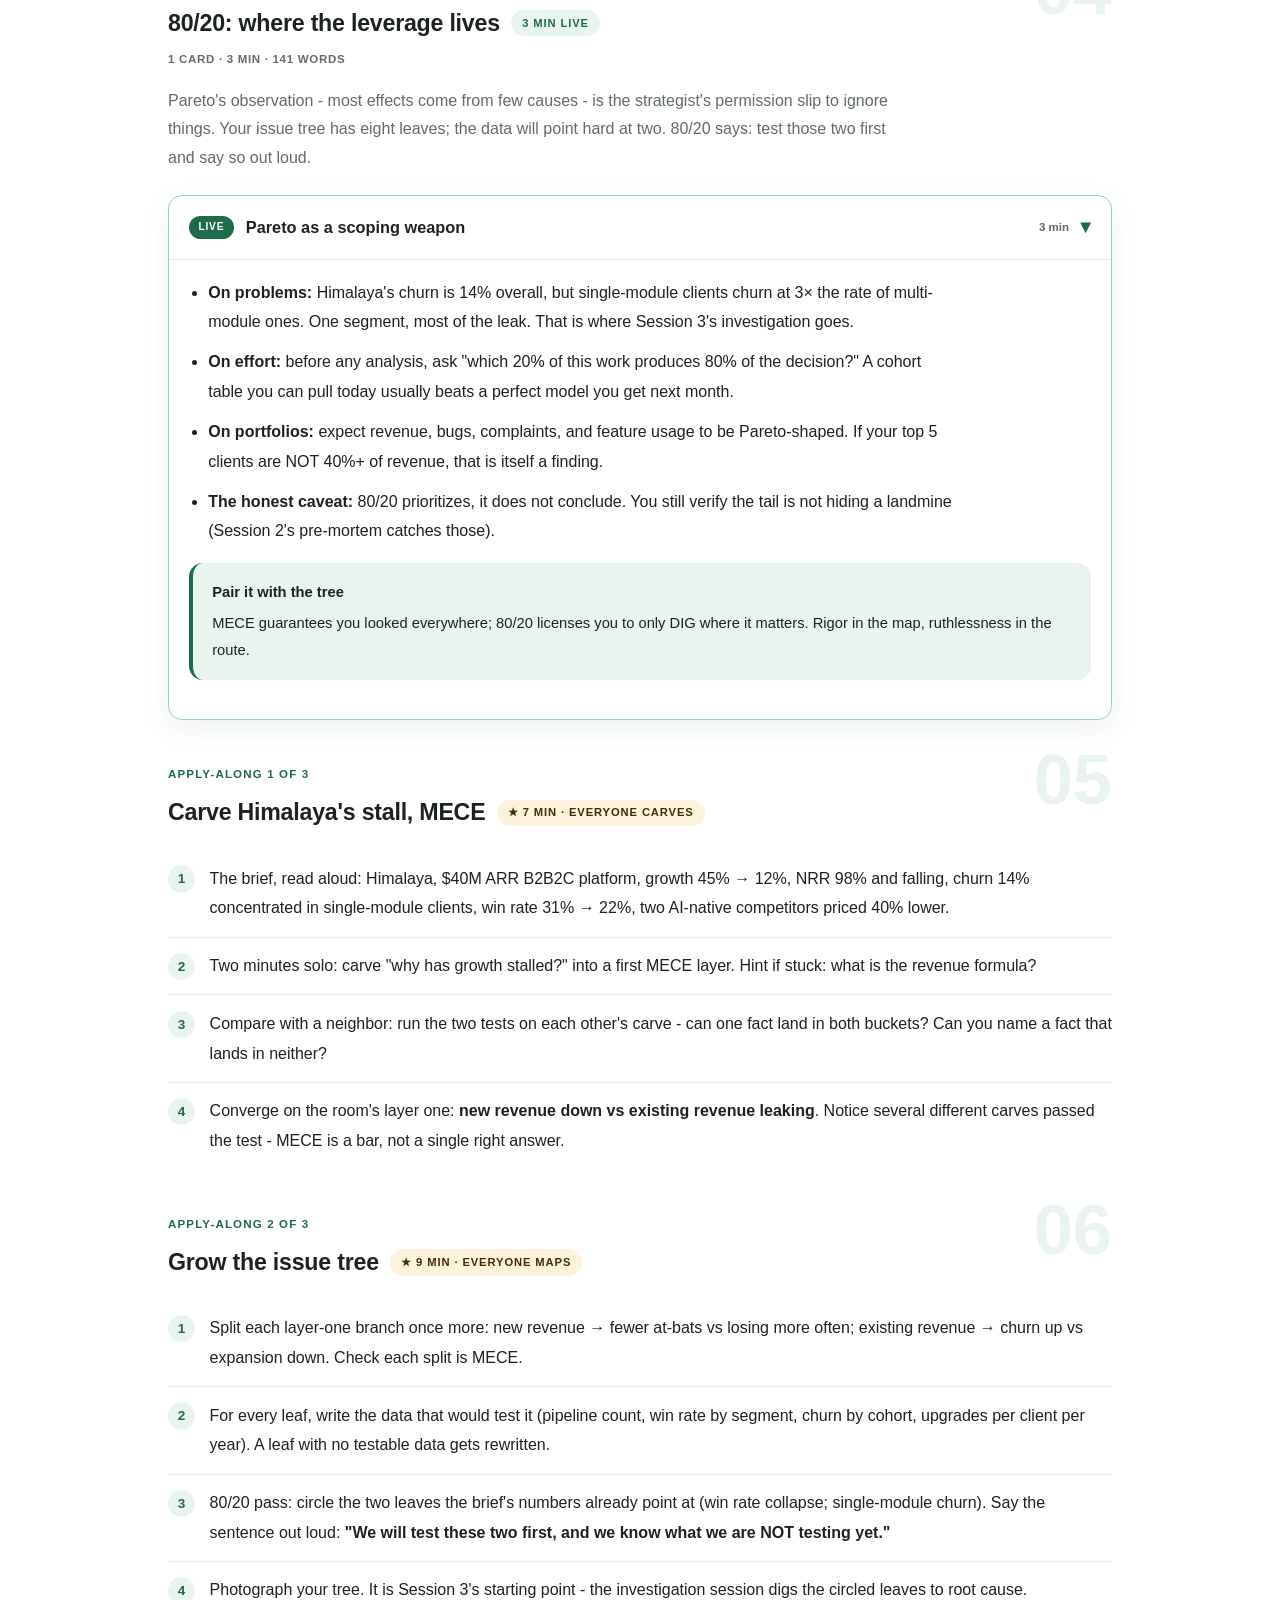
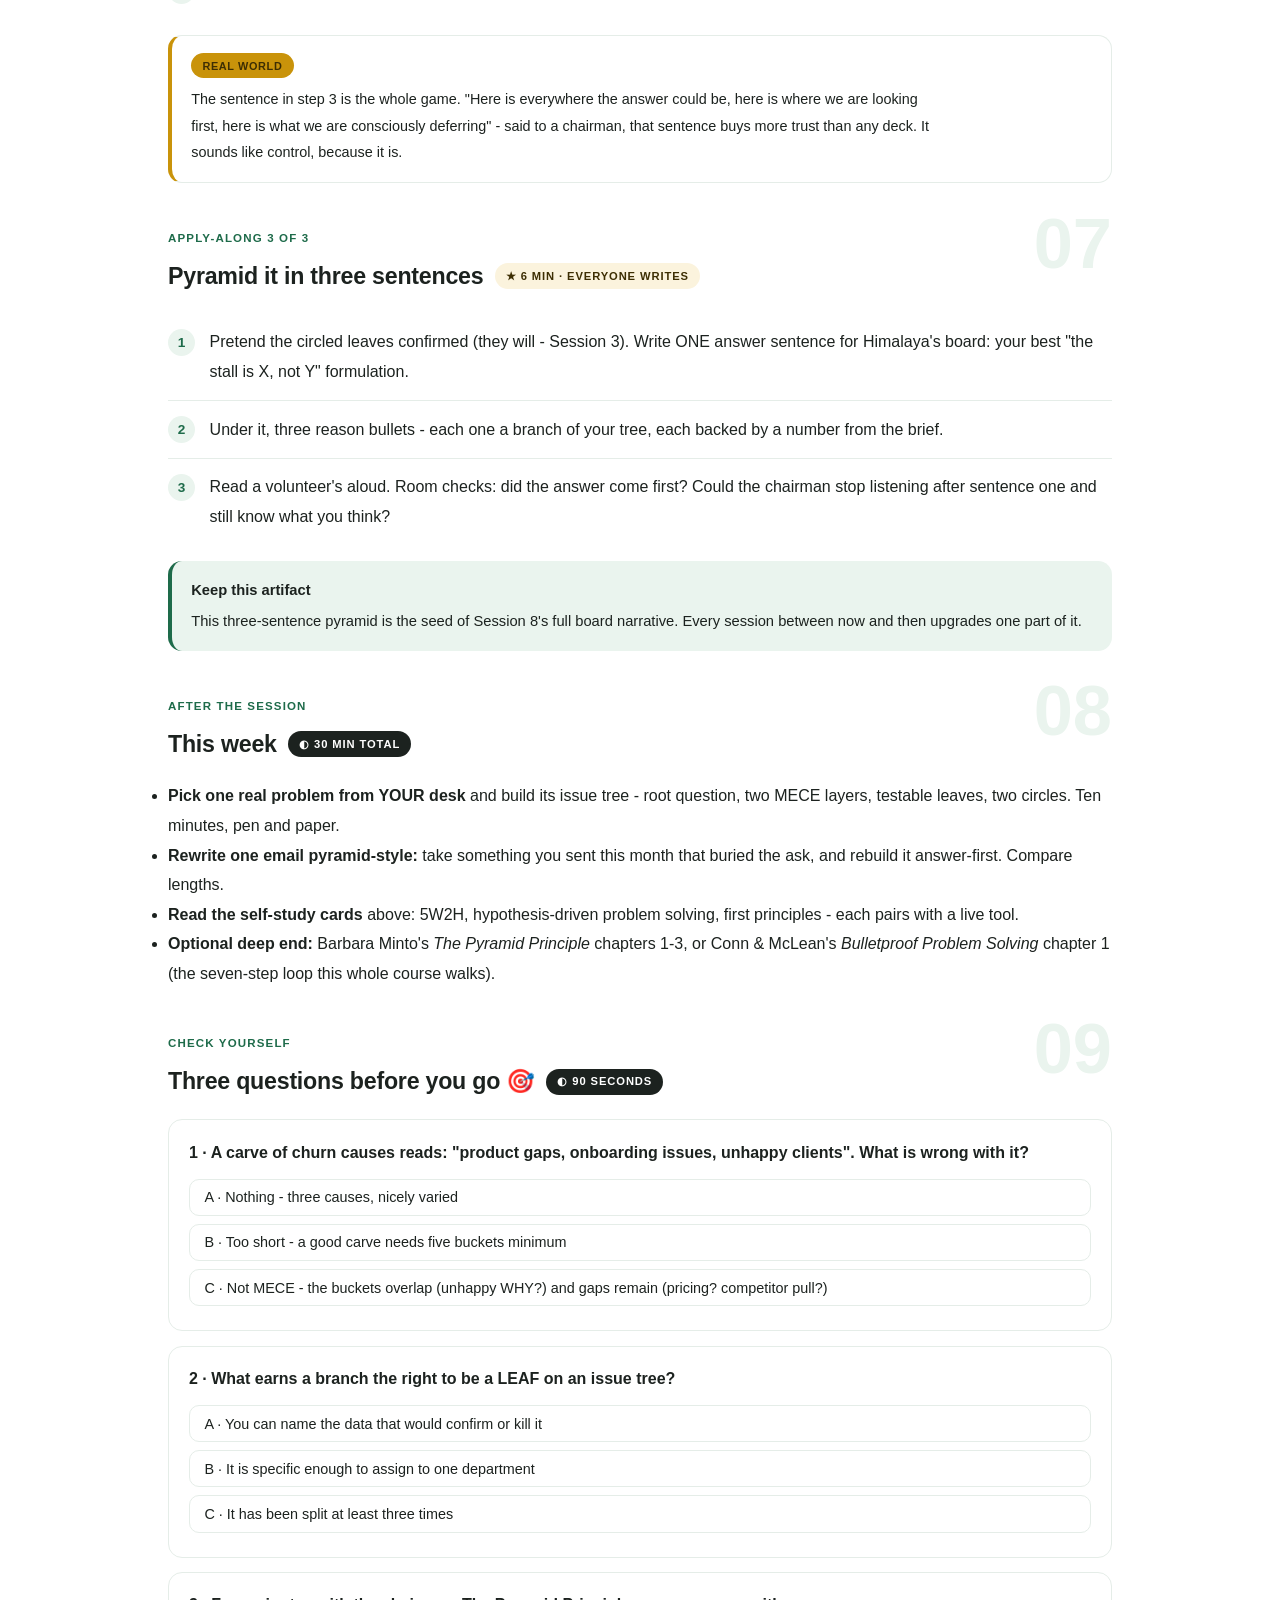
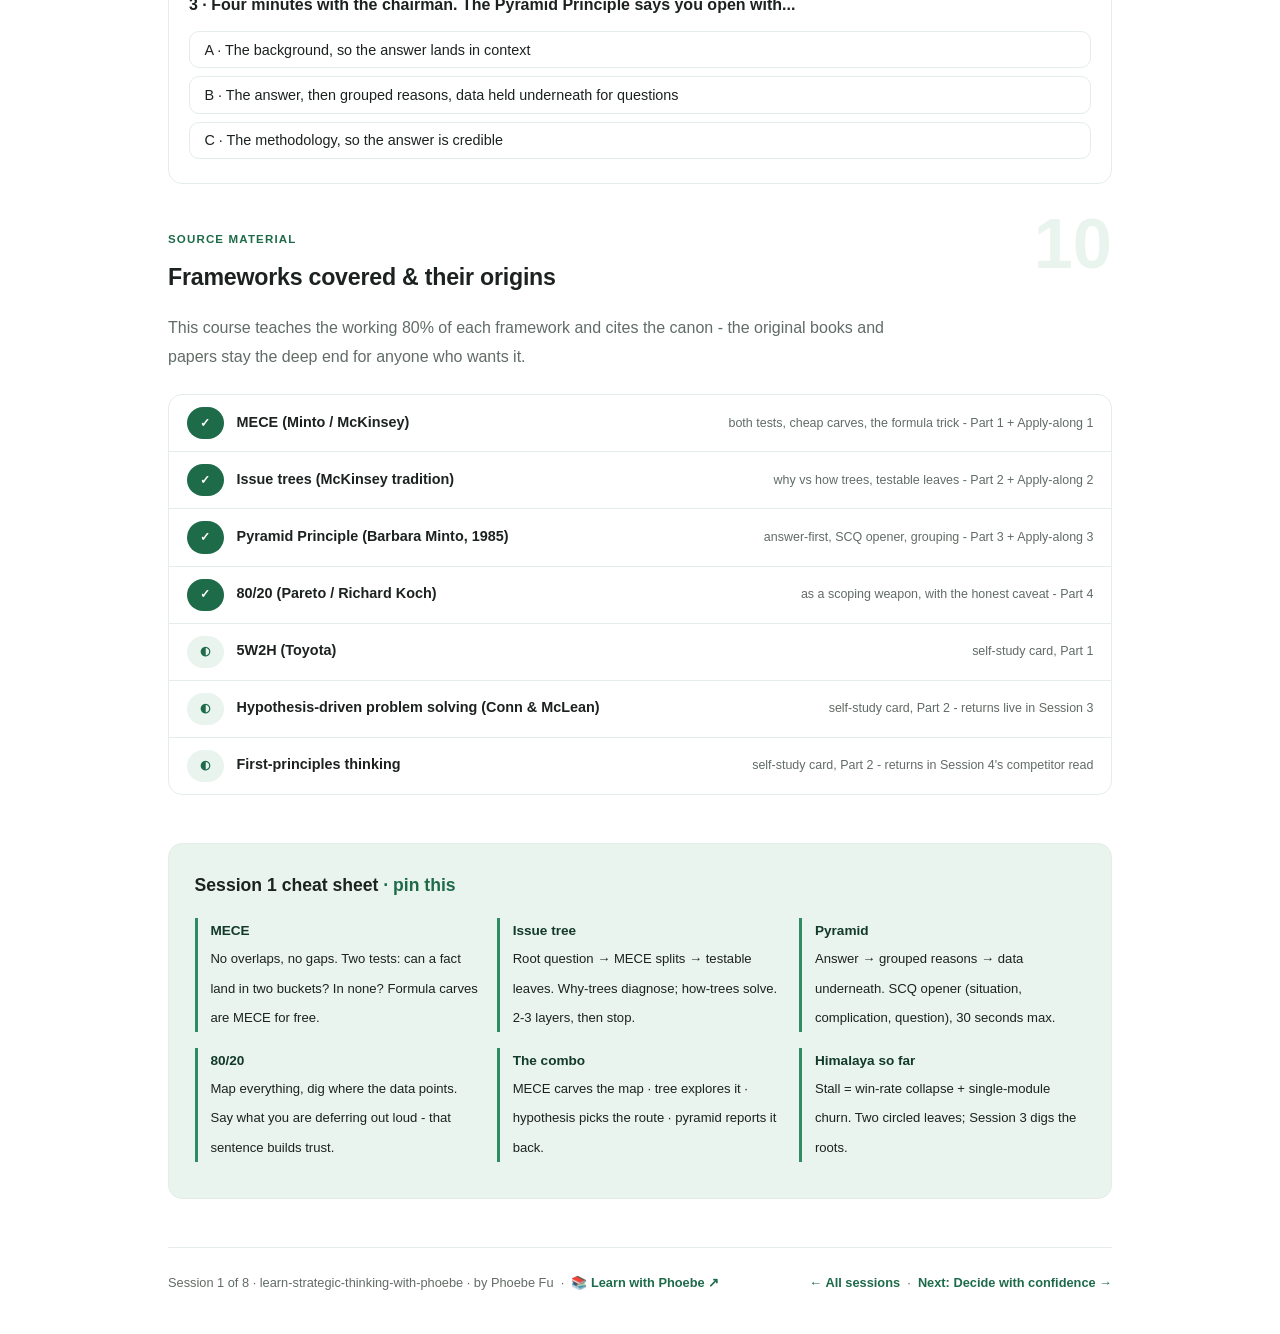
==== commit 8a790d2e: "Light surfaces everywhere: lightbox, cheat panel, code boxes; contrast and phone-width fixes Every d" ====
--- a/courses/01-think-like-a-strategist.html
+++ b/courses/01-think-like-a-strategist.html
@@ -19,7 +19,7 @@
 <meta name="twitter:image" content="https://phoebefu6.github.io/learn-strategic-thinking-with-phoebe/assets/og-cover.png">
 <!-- social:end -->
 <title>Session 1 · Think like a strategist - learn strategic thinking with phoebe</title>
-<link rel="stylesheet" href="../assets/style.css?v=20">
+<link rel="stylesheet" href="../assets/style.css?v=36">
 </head>
 <body>
 
@@ -468,6 +468,6 @@
 
 </main>
 
-<script src="../assets/app.js?v=17"></script>
+<script src="../assets/app.js?v=36"></script>
 </body>
 </html>
--- a/assets/style.css
+++ b/assets/style.css
@@ -8,15 +8,15 @@
   --indigo-soft: #9BD4B6;
   --indigo-50: #EAF4EE;
   --ink: #1C221F;
-  --muted: #67736C;
+  --muted: #616C66;
   --faint: #C3CEC7;
   --hairline: #E5EDE8;
   --amber: #C9930A;
   --amber-ink: #3D2E03;
   --amber-50: #FBF3DD;
   --paper: #FFFFFF;
-  --code-bg: #0F1913;
-  --code-ink: #DAEDE0;
+  --code-bg: #EAF4EE;
+  --code-ink: #1C221F;
   --radius: 14px;
 }
 
@@ -46,7 +46,7 @@
   font-size: .75rem;
   letter-spacing: .18em;
   text-transform: uppercase;
-  opacity: .85;
+  opacity: 1;
   font-weight: 600;
 }
 .masthead h1 {
@@ -57,7 +57,7 @@
   letter-spacing: -.02em;
 }
 .masthead h1 .accent { color: inherit; }
-.masthead .sub { font-size: 1.05rem; opacity: .92; max-width: 44rem; }
+.masthead .sub { font-size: 1.05rem; opacity: 1; max-width: 44rem; }
 
 .chip-row { display: flex; flex-wrap: wrap; gap: .5rem; margin-top: 1.1rem; }
 .chip {
@@ -71,7 +71,7 @@
   white-space: nowrap;
 }
 .chip.level { background: #fff; color: var(--indigo); }
-.chip.audience { background: rgba(255,255,255,.16); color: #fff; border: 1px solid rgba(255,255,255,.35); }
+.chip.audience { background: rgba(255,255,255,.08); color: #fff; border: 1px solid rgba(255,255,255,.35); }
 .chip.time { background: var(--ink); color: #fff; font-variant-numeric: tabular-nums; }
 
 /* ---------- agenda bar ---------- */
@@ -224,7 +224,7 @@
 .pill.light { background: var(--indigo-50); color: var(--indigo); }
 .pill.inkpill { background: var(--ink); color: #fff; }
 .pill.amber, .pill.peach { background: var(--amber); color: var(--amber-ink); }
-.pill.bare { color: var(--faint); }
+.pill.bare { color: var(--muted); }
 
 /* ---------- 4D grid ---------- */
 .grid-2 { display: grid; grid-template-columns: repeat(auto-fit, minmax(15rem, 1fr)); gap: .8rem; margin: .5rem 0 1rem; }
@@ -253,10 +253,11 @@
 table.clean td:first-child { font-weight: 600; }
 
 /* ---------- prompt boxes ---------- */
-.prompt-box {
+.prompt-box{
   position: relative;
-  background: var(--code-bg);
-  color: var(--code-ink);
+  background: #EAF4EE;
+  border: 1px solid #E5EDE8;
+  color: #1C221F;
   border-radius: var(--radius);
   padding: 1.1rem 1.2rem;
   margin: 1rem 0 1.2rem;
@@ -266,12 +267,12 @@
   white-space: pre-wrap;
   word-break: break-word;
 }
-.prompt-box .label {
+.prompt-box .label{
   position: absolute;
   top: -0.7rem;
   left: 1rem;
-  background: var(--indigo);
-  color: #fff;
+  background: #1E6B4A;
+  color: #FFFFFF;
   font-family: "Inter", -apple-system, sans-serif;
   font-size: .68rem;
   font-weight: 700;
@@ -282,13 +283,13 @@
 }
 .prompt-box.bad .label { background: var(--faint); color: var(--ink); }
 .prompt-box.good .label { background: var(--amber); color: var(--amber-ink); }
-.copy-btn {
+.copy-btn{
   position: absolute;
   top: .7rem;
   right: .7rem;
-  background: rgba(255,255,255,.1);
-  border: 1px solid rgba(255,255,255,.25);
-  color: #fff;
+  background: #FFFFFF;
+  border: 1px solid #E5EDE8;
+  color: #1C221F;
   border-radius: 999px;
   padding: .25rem .8rem;
   font-size: .72rem;
@@ -297,7 +298,7 @@
   font-family: "Inter", -apple-system, sans-serif;
   transition: background .15s ease;
 }
-.copy-btn:hover { background: rgba(255,255,255,.22); }
+.copy-btn:hover { background: #E5EDE8; }
 .copy-btn.copied { background: var(--amber); border-color: var(--amber); color: var(--amber-ink); }
 
 /* ---------- demo steps ---------- */
@@ -387,11 +388,11 @@
   gap: .4rem;
 }
 
-.lightbox {
+.lightbox{
   position: fixed;
   inset: 0;
   z-index: 100;
-  background: rgba(28,34,31,.9);
+  background: rgba(255,255,255,.97);
   display: none;
   align-items: center;
   justify-content: center;
@@ -399,8 +400,10 @@
   cursor: zoom-out;
 }
 .lightbox.open { display: flex; }
-.lightbox .inner {
+.lightbox .inner{
   background: #fff;
+  border: 1px solid #E5EDE8;
+  box-shadow: 0 10px 40px rgba(28,34,31,.14);
   border-radius: var(--radius);
   padding: 2rem;
   max-width: 94vw;
@@ -408,13 +411,12 @@
   overflow: auto;
 }
 .lightbox .inner svg, .lightbox .inner img { width: min(88vw, 70rem); height: auto; }
-.lightbox .close-hint {
+.lightbox .close-hint{
   position: fixed;
   top: 1rem; right: 1.4rem;
-  color: #fff;
+  color: #1C221F;
   font-size: .8rem;
   font-weight: 600;
-  opacity: .8;
 }
 
 /* ---------- courses covered ---------- */
@@ -433,19 +435,20 @@
 .covered-row .note { margin-left: auto; color: var(--muted); font-size: .78rem; text-align: right; }
 
 /* ---------- cheat sheet footer ---------- */
-.cheat {
-  background: var(--ink);
-  color: #fff;
+.cheat{
+  background: #EAF4EE;
+  border: 1px solid #E5EDE8;
+  color: #1C221F;
   border-radius: var(--radius);
   padding: 1.6rem 1.6rem 1.3rem;
   margin-top: 3rem;
 }
 .cheat h3 { font-size: 1.1rem; margin-bottom: 1rem; }
-.cheat h3 span { color: var(--indigo-soft); }
+.cheat h3 span { color: #1E6B4A; }
 .cheat .grid-2 { gap: 1rem; }
 .cheat .cheat-item { border-left: 3px solid var(--indigo-mid); padding-left: .8rem; }
-.cheat .cheat-item b { display: block; font-size: .85rem; color: var(--indigo-soft); }
-.cheat .cheat-item span { font-size: .82rem; opacity: .85; }
+.cheat .cheat-item b { display: block; font-size: .85rem; color: #123A29; }
+.cheat .cheat-item span { font-size: .82rem; color: #1C221F; }
 
 footer.pagefoot {
   border-top: 1px solid var(--hairline);
@@ -540,7 +543,7 @@
   margin-top: 1.1rem;
   flex-wrap: wrap;
 }
-.journey .jlabel { font-size: .7rem; font-weight: 700; text-transform: uppercase; letter-spacing: .09em; opacity: .8; margin-right: .3rem; }
+.journey .jlabel { font-size: .7rem; font-weight: 700; text-transform: uppercase; letter-spacing: .09em; opacity: 1; margin-right: .3rem; }
 .journey a {
   width: 1.7rem; height: 1.7rem;
   border-radius: 999px;
@@ -775,3 +778,28 @@
   color: var(--pv-flag);
 }
 /* === /LWP-PATCH === */
+
+/* layout-patch-3: phone-width overflow (2026-10-10) */
+.sql-bar { flex-wrap: wrap; }
+@media (max-width: 480px) {
+  .covered-row { flex-wrap: wrap; }
+  .covered-row .note { margin-left: 0; text-align: left; flex-basis: 100%; }
+  details.card summary { flex-wrap: wrap; }
+  details.card summary .mini { white-space: normal; }
+  .wk, .sqlbox, .prompt-box, pre { max-width: 100%; overflow-x: auto; }
+  .mono, code, strong, .note { overflow-wrap: anywhere; }
+  select, input[type=range], label { max-width: 100%; }
+  canvas, svg, img { max-width: 100%; height: auto; }
+  .tree-kids, .tree-node-wrap, .tree-node, .rb-night, .al-row, .gd-field, .tl-row, .sl-row { max-width: 100%; overflow-x: auto; }
+  .tl-cols, .sl-cols, .bb-cols, .ev-cols, [class$="-cols"] { grid-template-columns: 1fr !important; display: grid; }
+  .tl-cols > *, .sl-cols > *, [class$="-cols"] > * { min-width: 0; max-width: 100%; }
+  .mono { white-space: normal; }
+  .er-w, .bb-lab, .tl-lev, .sl-lev { max-width: 100%; white-space: normal; }
+}
+/* contrast-patch-2b */
+.cheat a { color: var(--indigo-deep, var(--ink)); }
+.chip.audience { background: transparent; border-color: rgba(255,255,255,.55); }
+.masthead a, .masthead .sub a { color: #fff; text-decoration: underline; text-underline-offset: 2px; }
+.prompt-box b, .prompt-box strong { color: var(--indigo-deep, var(--ink)); }
+.prompt-box span, .prompt-box em, .prompt-box i { color: inherit; }
+.pp-stamp i { color: var(--ink); }
